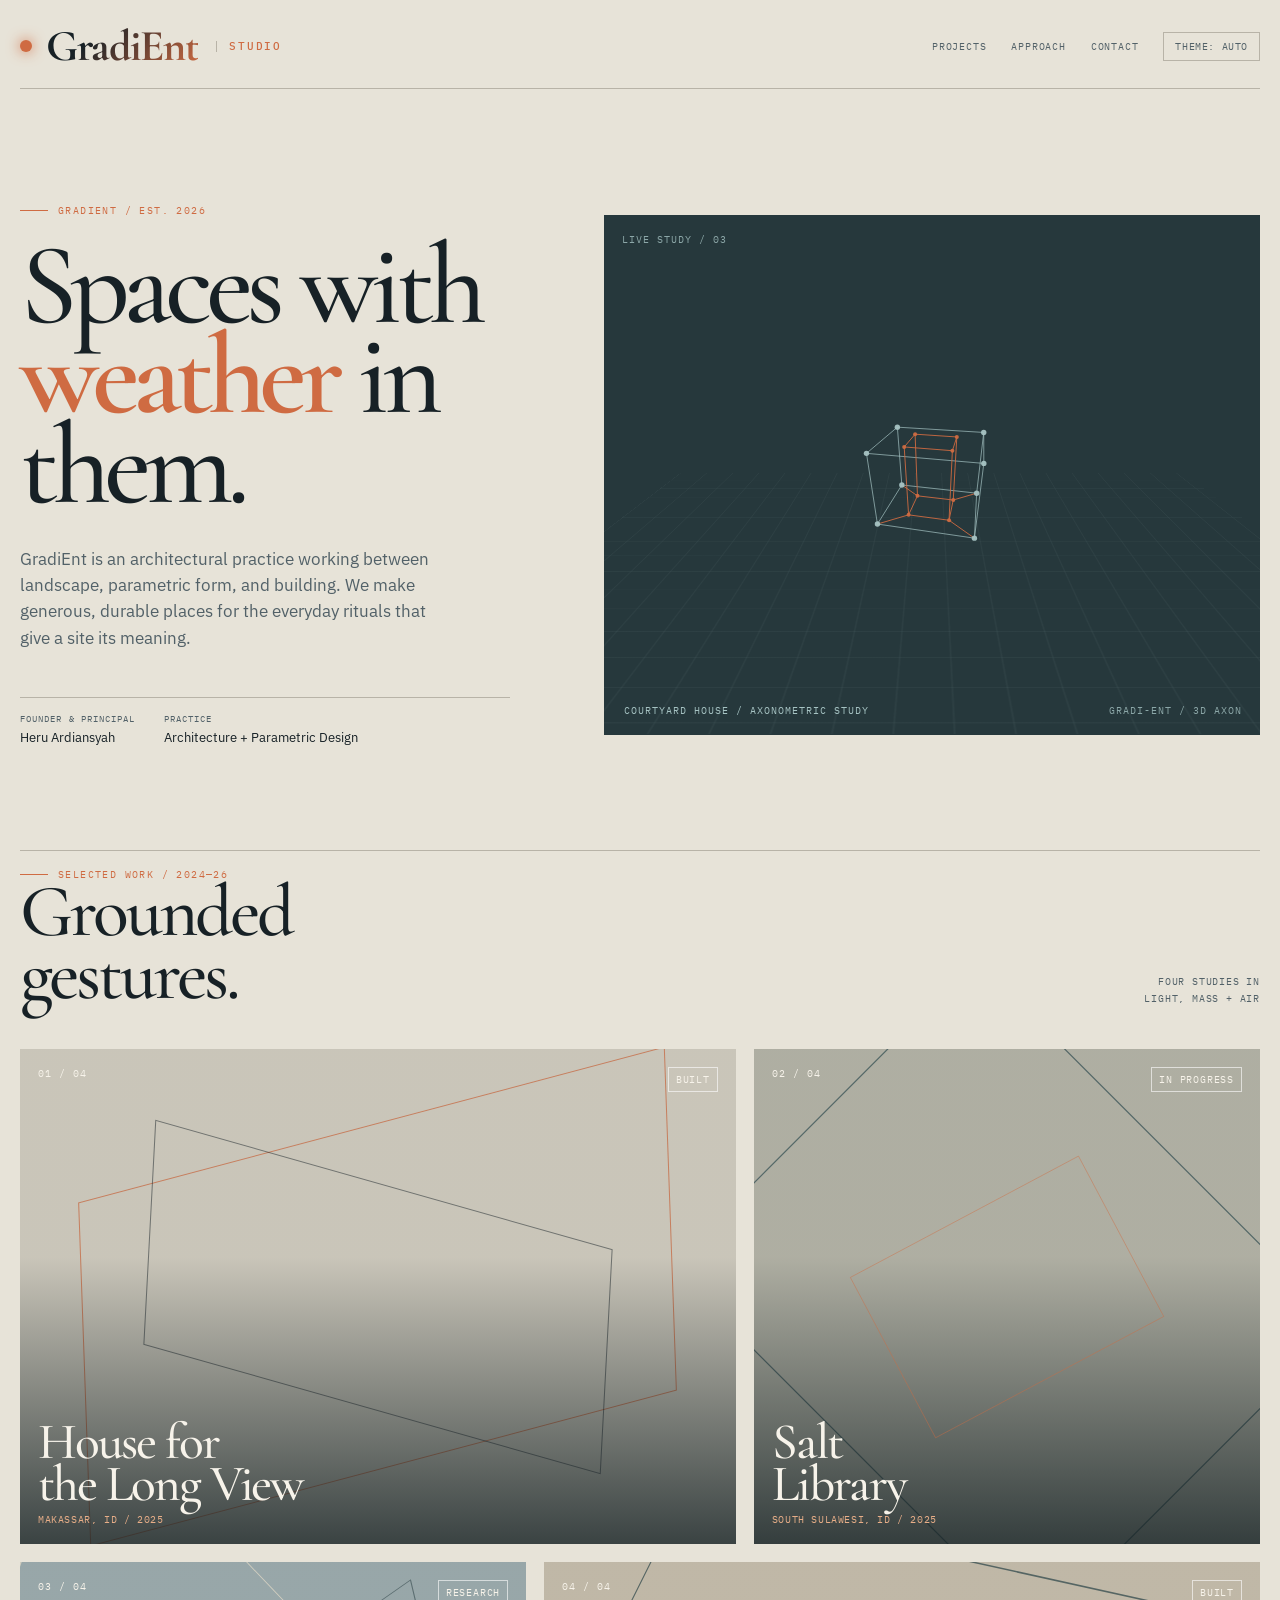
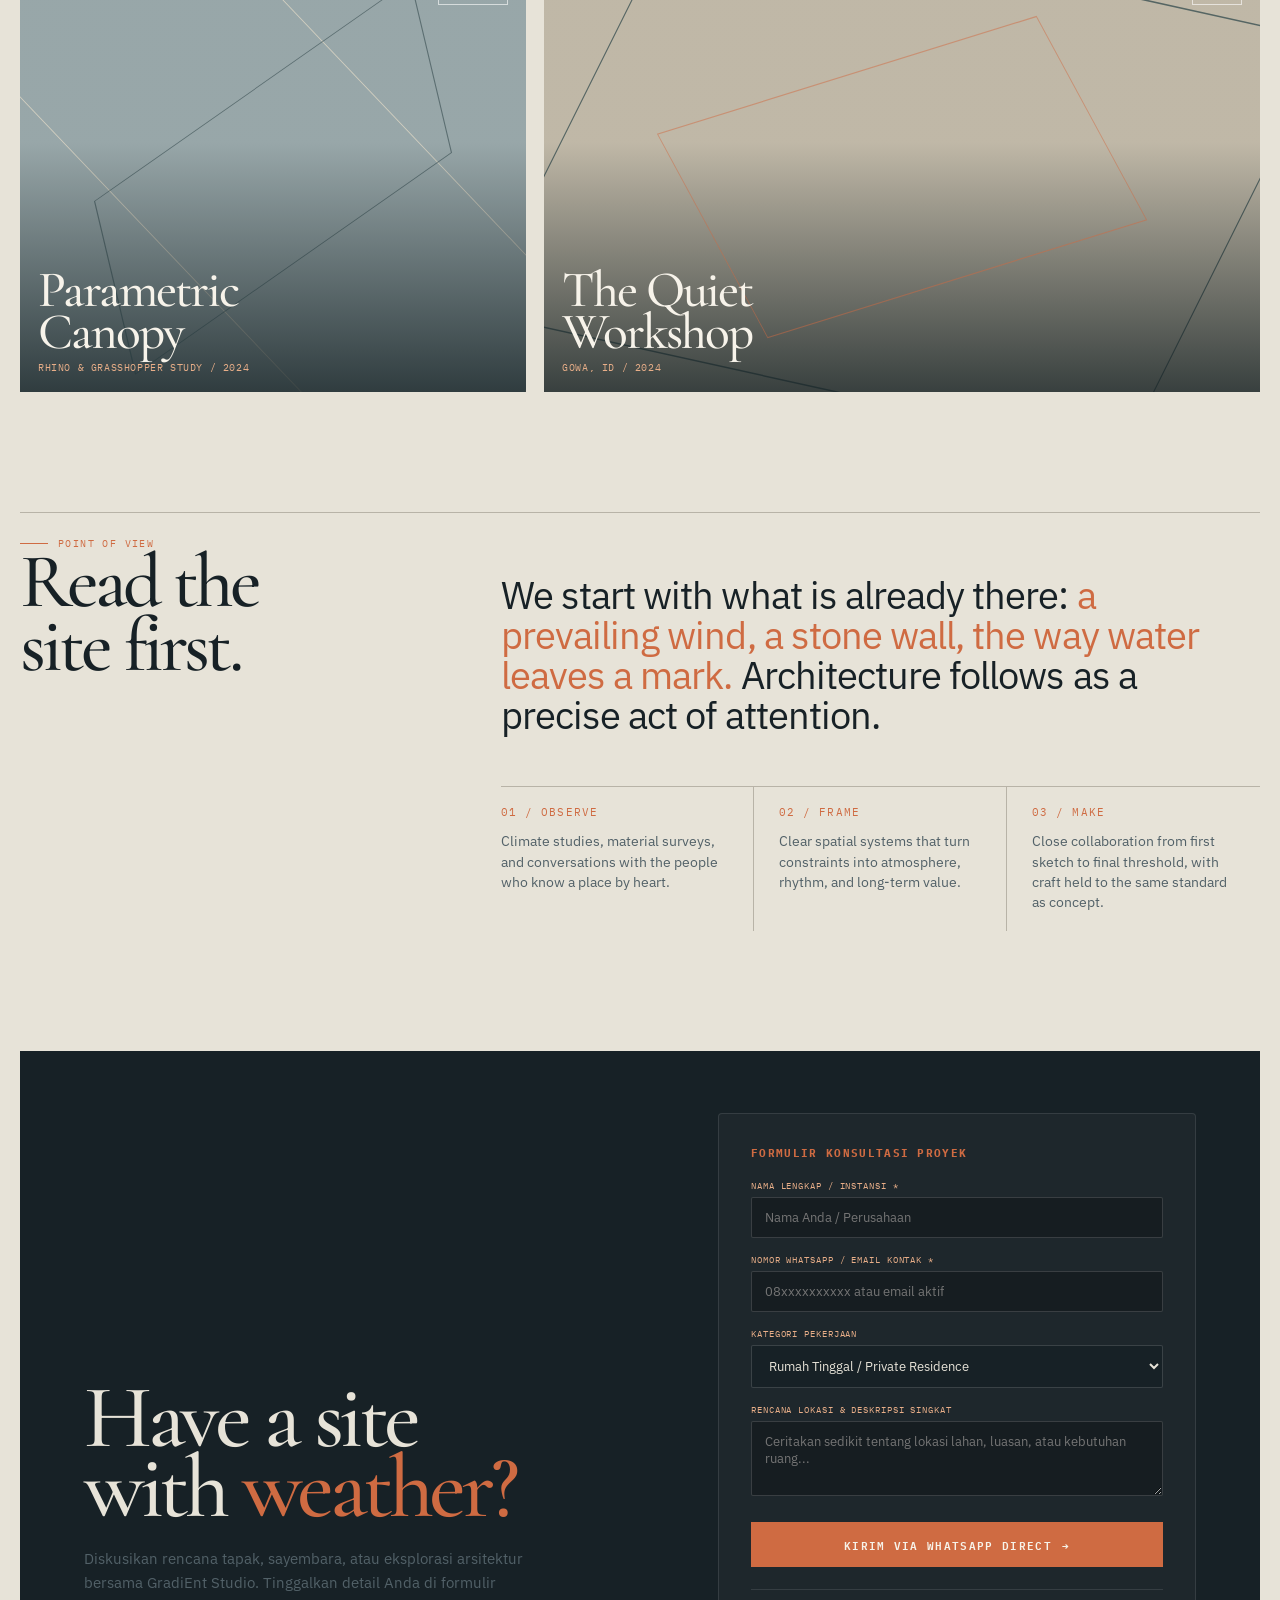
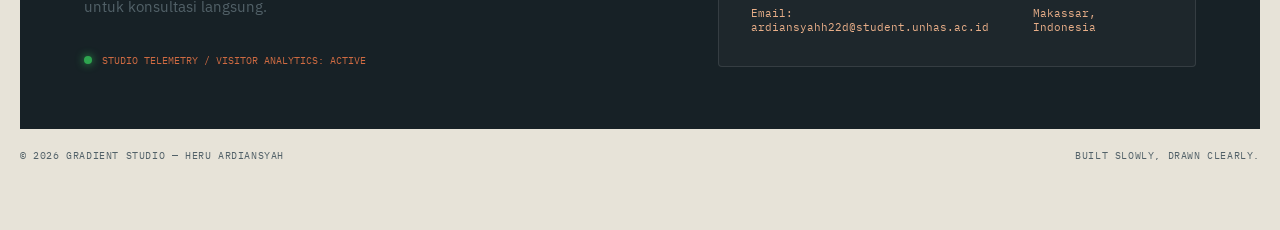
==== index.html @ 63d1019d "feat: configure Google Analytics GA4 with ID G-W4GTB1CP38" ====
<!DOCTYPE html>
<html lang="id">
<head>
  <meta charset="UTF-8">
  <meta name="viewport" content="width=device-width, initial-scale=1.0">
  <title>GradiEnt — Architecture & Spatial Studio</title>
  <meta name="description" content="A tactile architectural portfolio for GradiEnt Studio, where climate, material, and memory shape every line.">
  
  <!-- Open Graph / WhatsApp / Social Preview -->
  <meta property="og:type" content="website">
  <meta property="og:title" content="GradiEnt — Architecture & Spatial Studio">
  <meta property="og:description" content="Tactile Architectural Practice by Heru Ardiansyah. Climate, parametric form, and spatial harmony.">
  <meta property="og:url" content="https://cryptoandforex21th-beep.github.io/gradient-studio/">
  <meta property="og:image" content="https://images.unsplash.com/photo-1600585154340-be6161a56a0c?auto=format&fit=crop&w=1200&q=80">
  
  <!-- Web Analytics: Google Analytics 4 (GA4) -->
  <script async src="https://www.googletagmanager.com/gtag/js?id=G-W4GTB1CP38"></script>
  <script>
    window.dataLayer = window.dataLayer || [];
    function gtag(){dataLayer.push(arguments);}
    gtag('js', new Date());
    gtag('config', 'G-W4GTB1CP38');
  </script>
  <!-- Free Zero-Config Analytics (GoatCounter) -->
  <script data-goatcounter="https://gradient-studio.goatcounter.com/count" async src="//gc.zgo.at/count.js"></script>

  <link rel="preconnect" href="https://fonts.googleapis.com">
  <link rel="preconnect" href="https://fonts.gstatic.com" crossorigin>
  <link href="https://fonts.googleapis.com/css2?family=Cormorant+Garamond:ital,wght@0,500;0,600;0,700;1,600&family=IBM+Plex+Mono:wght@400;500;600&family=IBM+Plex+Sans:wght@400;500;600;700&display=swap" rel="stylesheet">
  <style>
  :root{
    --ink:#172126;--ink-soft:#526168;--paper:#e7e3d8;--paper-deep:#d3cec1;--line:#b8b3a7;
    --accent:#cf6b42;--accent-soft:#e8ae88;--blueprint:#a6c3c3;--canvas:#26383c;--white:#f7f3ea;
    --display:'Cormorant Garamond',Georgia,serif;--body:'IBM Plex Sans',Arial,sans-serif;--mono:'IBM Plex Mono',monospace;
  }
  @media (prefers-color-scheme:dark){:root:not([data-theme="light"]){--ink:#e7e3d8;--ink-soft:#abb5b3;--paper:#172126;--paper-deep:#223035;--line:#46575a;--canvas:#0f1b1e;--white:#f7f3ea;--blueprint:#9bc3c2}}
  :root[data-theme="dark"]{--ink:#e7e3d8;--ink-soft:#abb5b3;--paper:#172126;--paper-deep:#223035;--line:#46575a;--canvas:#0f1b1e;--white:#f7f3ea;--blueprint:#9bc3c2}
  *{box-sizing:border-box}html{scroll-behavior:smooth}body{margin:0;background:var(--paper);color:var(--ink);font-family:var(--body);padding:0 20px 48px;overflow-x:hidden}a{color:inherit;text-decoration:none}button{font:inherit;color:inherit}button:focus-visible,a:focus-visible{outline:2px solid var(--accent);outline-offset:4px}
  .site{max-width:1320px;margin:auto}
  
  /* TOPBAR & LOGO ENHANCEMENT FOR FOCAL POINT */
  .topbar{display:flex;align-items:center;justify-content:space-between;border-bottom:1px solid var(--line);padding:24px 0 20px;gap:22px}
  .mark{font-family:var(--display);font-size:clamp(32px,4vw,44px);font-weight:700;letter-spacing:-0.03em;display:flex;align-items:center;gap:14px;line-height:1;transition:transform .3s ease}
  .mark:hover{transform:scale(1.02)}
  .mark .brand-name{background:linear-gradient(135deg, var(--ink) 30%, var(--accent) 100%);-webkit-background-clip:text;-webkit-text-fill-color:transparent}
  .mark-dot{width:12px;height:12px;background:var(--accent);display:inline-block;border-radius:50%;box-shadow:0 0 14px var(--accent)}
  .mark-sub{font-family:var(--mono);font-size:11px;letter-spacing:.16em;text-transform:uppercase;color:var(--accent);font-weight:500;margin-left:4px;padding-left:12px;border-left:1px solid var(--line)}
  
  .nav{display:flex;gap:25px;font-family:var(--mono);font-size:10px;letter-spacing:.08em;text-transform:uppercase;color:var(--ink-soft);align-items:center}
  .nav a{transition:color .2s}.nav a:hover{color:var(--accent)}.theme-toggle{border:1px solid var(--line);background:transparent;padding:7px 11px;cursor:pointer;font-family:var(--mono);font-size:10px;letter-spacing:.06em;text-transform:uppercase;transition:all .2s}.theme-toggle:hover{border-color:var(--accent);color:var(--accent)}
  
  .hero{display:grid;grid-template-columns:minmax(0,.86fr) minmax(360px,1.14fr);gap:clamp(32px,7vw,110px);align-items:center;padding:clamp(62px,9vw,126px) 0 104px}.eyebrow,.section-kicker{font-family:var(--mono);font-size:10px;letter-spacing:.14em;text-transform:uppercase;color:var(--accent);display:flex;align-items:center;gap:10px}.eyebrow:before,.section-kicker:before{content:'';width:28px;height:1px;background:var(--accent)}h1{font-family:var(--display);font-size:clamp(68px,9vw,142px);font-weight:500;line-height:.78;letter-spacing:-.055em;margin:24px 0 35px;max-width:720px}h1 em{font-weight:600;color:var(--accent);font-style:normal}.hero-copy{font-size:17px;line-height:1.55;color:var(--ink-soft);max-width:425px}.hero-meta{display:flex;gap:28px;margin-top:46px;padding-top:15px;border-top:1px solid var(--line);max-width:490px}.meta-item{display:grid;gap:5px}.meta-label{font-family:var(--mono);font-size:9px;letter-spacing:.12em;text-transform:uppercase;color:var(--ink-soft)}.meta-value{font-size:13px}.blueprint-wrap{position:relative;min-height:520px;background:var(--canvas);overflow:hidden}.blueprint-wrap:before{content:'LIVE STUDY / 03';position:absolute;top:18px;left:18px;color:var(--blueprint);opacity:.8;font:10px var(--mono);letter-spacing:.1em;z-index:1}.blueprint-wrap:after{content:'GRADI-ENT / 3D AXON';position:absolute;bottom:18px;right:18px;color:var(--blueprint);opacity:.8;font:10px var(--mono);letter-spacing:.1em;z-index:1}.grid{position:absolute;inset:0;background-image:linear-gradient(rgba(166,195,195,.08) 1px,transparent 1px),linear-gradient(90deg,rgba(166,195,195,.08) 1px,transparent 1px);background-size:34px 34px;transform:perspective(580px) rotateX(57deg) scale(1.5);transform-origin:center 85%;opacity:.65}canvas{position:relative;width:100%;height:520px;display:block;z-index:2}.blueprint-label{position:absolute;left:20px;bottom:18px;color:var(--blueprint);font:10px var(--mono);letter-spacing:.1em;z-index:3}
  .section-head{display:flex;align-items:end;justify-content:space-between;gap:20px;border-top:1px solid var(--line);padding-top:17px;margin-bottom:42px}.section-head h2{font-family:var(--display);font-weight:500;font-size:clamp(42px,6vw,74px);line-height:.85;letter-spacing:-.04em;margin:0}.section-note{font:10px var(--mono);color:var(--ink-soft);letter-spacing:.08em;text-transform:uppercase;text-align:right;line-height:1.7}.projects{padding-bottom:120px}.project-grid{display:grid;grid-template-columns:repeat(12,1fr);gap:18px}.project{position:relative;min-height:370px;background:var(--paper-deep);overflow:hidden;display:flex;flex-direction:column;justify-content:space-between;padding:18px;transition:transform .35s ease}.project:hover{transform:translateY(-7px)}.project:nth-child(1){grid-column:span 7;min-height:495px}.project:nth-child(2){grid-column:span 5}.project:nth-child(3){grid-column:span 5}.project:nth-child(4){grid-column:span 7;min-height:430px}.project-art{position:absolute;inset:0;overflow:hidden}.project-art:before,.project-art:after{content:'';position:absolute;inset:15% 9%;border:1px solid var(--accent);transform:skewY(-13deg) rotate(-2deg);opacity:.75}.project-art:after{inset:27% 18%;border-color:var(--ink);transform:skewY(13deg) rotate(3deg);opacity:.5}.art-2{background:#b7b6a9}.art-2:before{border-color:#3a5558;transform:rotate(45deg) scale(1.25)}.art-2:after{border-color:#cf6b42;transform:rotate(-28deg) scale(.8)}.art-3{background:#9faeb0}.art-3:before{border-color:#f1e6d0;transform:skewY(38deg) rotate(15deg) scale(1.2)}.art-3:after{border-color:#20363a;transform:skewY(-26deg) rotate(-12deg)}.art-4{background:#c9c0ae}.art-4:before{border-color:#344c4f;transform:skewY(-22deg) rotate(32deg) scale(1.3)}.art-4:after{border-color:#cf6b42;transform:skewY(20deg) rotate(-34deg)}.project-shade{position:absolute;inset:0;background:linear-gradient(180deg,rgba(20,32,35,.05) 42%,rgba(20,32,35,.8) 100%)}.project-top,.project-bottom{position:relative;z-index:2;display:flex;justify-content:space-between;gap:18px;align-items:start}.project-index{font:10px var(--mono);color:var(--white);letter-spacing:.1em}.project-tag{font:10px var(--mono);color:var(--white);border:1px solid rgba(255,255,255,.6);padding:5px 7px;letter-spacing:.08em;text-transform:uppercase}.project-title{font-family:var(--display);font-size:clamp(34px,4vw,56px);line-height:.82;color:var(--white);font-weight:500;letter-spacing:-.04em}.project-location{font:10px var(--mono);color:var(--accent-soft);margin-top:8px;letter-spacing:.06em;text-transform:uppercase}
  .manifesto{display:grid;grid-template-columns:.65fr 1.35fr;gap:clamp(30px,9vw,160px);padding:24px 0 120px;border-top:1px solid var(--line)}.manifesto h2{font-family:var(--display);font-weight:500;font-size:clamp(45px,6vw,80px);line-height:.84;letter-spacing:-.05em;margin:0}.manifesto-copy{font-size:clamp(22px,3vw,38px);line-height:1.05;letter-spacing:-.025em;max-width:790px}.manifesto-copy span{color:var(--accent)}.services{display:grid;grid-template-columns:repeat(3,1fr);gap:0;margin-top:52px;border-top:1px solid var(--line)}.service{padding:18px 25px 18px 0;border-right:1px solid var(--line)}.service:not(:first-child){padding-left:25px}.service:last-child{border-right:0}.service h3{font:11px var(--mono);letter-spacing:.1em;text-transform:uppercase;margin:0 0 12px;color:var(--accent)}.service p{font-size:14px;line-height:1.45;color:var(--ink-soft);max-width:250px;margin:0}
  .contact{background:var(--ink);color:var(--paper);padding:62px clamp(24px,5vw,70px);display:grid;grid-template-columns:1.1fr .9fr;gap:50px;align-items:end}.contact h2{font-family:var(--display);font-size:clamp(52px,7vw,100px);font-weight:500;line-height:.78;letter-spacing:-.05em;margin:0}.contact h2 em{color:var(--accent);font-style:normal}.contact-info{display:grid;gap:23px}.contact-line{border-top:1px solid rgba(231,227,216,.3);padding-top:10px;display:flex;justify-content:space-between;gap:20px;font-size:13px}.contact-line span:first-child{font:10px var(--mono);color:var(--accent-soft);text-transform:uppercase;letter-spacing:.1em}.contact-line a:hover{color:var(--accent-soft)}footer{padding:20px 0;display:flex;justify-content:space-between;color:var(--ink-soft);font:10px var(--mono);letter-spacing:.06em;text-transform:uppercase}
  @media(max-width:760px){body{padding-inline:16px}.topbar{align-items:flex-start;flex-direction:column;gap:14px}.nav{gap:12px;flex-wrap:wrap;justify-content:flex-start;width:100%}.hero{grid-template-columns:1fr;padding-top:40px}.blueprint-wrap,canvas{min-height:390px;height:390px}.hero{padding-bottom:75px}.project-grid{grid-template-columns:1fr}.project,.project:nth-child(1),.project:nth-child(2),.project:nth-child(3),.project:nth-child(4){grid-column:auto;min-height:355px}.manifesto{grid-template-columns:1fr;gap:35px;padding-bottom:80px}.services{grid-template-columns:1fr}.service,.service:not(:first-child){padding:18px 0;border-right:0;border-bottom:1px solid var(--line)}.service:last-child{border-bottom:0}.contact{grid-template-columns:1fr;padding:45px 22px;gap:55px}.contact-line{flex-direction:column;gap:7px}footer{gap:12px;flex-wrap:wrap}}
  @media(prefers-reduced-motion:reduce){html{scroll-behavior:auto}.project{transition:none}}
  </style>
</head>
<body>

<div class="site">
  <header class="topbar">
    <a class="mark" href="#top">
      <i class="mark-dot"></i>
      <span class="brand-name">GradiEnt</span>
      <span class="mark-sub">Studio</span>
    </a>
    <nav class="nav" aria-label="Primary navigation">
      <a href="#projects">Projects</a>
      <a href="#approach">Approach</a>
      <a href="#contact">Contact</a>
      <button class="theme-toggle" id="themeToggle" type="button">Theme: auto</button>
    </nav>
  </header>

  <main id="top">
    <section class="hero">
      <div>
        <div class="eyebrow">GradiEnt / Est. 2026</div>
        <h1>Spaces with<br><em>weather</em> in them.</h1>
        <p class="hero-copy">GradiEnt is an architectural practice working between landscape, parametric form, and building. We make generous, durable places for the everyday rituals that give a site its meaning.</p>
        <div class="hero-meta">
          <div class="meta-item"><span class="meta-label">Founder & Principal</span><span class="meta-value">Heru Ardiansyah</span></div>
          <div class="meta-item"><span class="meta-label">Practice</span><span class="meta-value">Architecture + Parametric Design</span></div>
        </div>
      </div>
      <div class="blueprint-wrap" aria-label="Interactive wireframe study of a courtyard building">
        <div class="grid"></div>
        <canvas id="modelCanvas"></canvas>
        <span class="blueprint-label">COURTYARD HOUSE / AXONOMETRIC STUDY</span>
      </div>
    </section>

    <section class="projects" id="projects">
      <div class="section-head">
        <div>
          <div class="section-kicker">Selected work / 2024—26</div>
          <h2>Grounded<br>gestures.</h2>
        </div>
        <div class="section-note">Four studies in<br>light, mass + air</div>
      </div>
      <div class="project-grid">
        <a class="project" href="#contact">
          <div class="project-art art-1"><div class="project-shade"></div></div>
          <div class="project-top"><span class="project-index">01 / 04</span><span class="project-tag">Built</span></div>
          <div class="project-bottom"><div><div class="project-title">House for<br>the Long View</div><div class="project-location">Makassar, ID / 2025</div></div></div>
        </a>
        <a class="project" href="#contact">
          <div class="project-art art-2"><div class="project-shade"></div></div>
          <div class="project-top"><span class="project-index">02 / 04</span><span class="project-tag">In progress</span></div>
          <div class="project-bottom"><div><div class="project-title">Salt<br>Library</div><div class="project-location">South Sulawesi, ID / 2025</div></div></div>
        </a>
        <a class="project" href="#contact">
          <div class="project-art art-3"><div class="project-shade"></div></div>
          <div class="project-top"><span class="project-index">03 / 04</span><span class="project-tag">Research</span></div>
          <div class="project-bottom"><div><div class="project-title">Parametric<br>Canopy</div><div class="project-location">Rhino & Grasshopper Study / 2024</div></div></div>
        </a>
        <a class="project" href="#contact">
          <div class="project-art art-4"><div class="project-shade"></div></div>
          <div class="project-top"><span class="project-index">04 / 04</span><span class="project-tag">Built</span></div>
          <div class="project-bottom"><div><div class="project-title">The Quiet<br>Workshop</div><div class="project-location">Gowa, ID / 2024</div></div></div>
        </a>
      </div>
    </section>

    <section class="manifesto" id="approach">
      <div>
        <div class="section-kicker">Point of view</div>
        <h2>Read the<br>site first.</h2>
      </div>
      <div>
        <p class="manifesto-copy">We start with what is already there: <span>a prevailing wind, a stone wall, the way water leaves a mark.</span> Architecture follows as a precise act of attention.</p>
        <div class="services">
          <div class="service"><h3>01 / Observe</h3><p>Climate studies, material surveys, and conversations with the people who know a place by heart.</p></div>
          <div class="service"><h3>02 / Frame</h3><p>Clear spatial systems that turn constraints into atmosphere, rhythm, and long-term value.</p></div>
          <div class="service"><h3>03 / Make</h3><p>Close collaboration from first sketch to final threshold, with craft held to the same standard as concept.</p></div>
        </div>
      </div>
    </section>

    <section class="contact" id="contact">
      <div>
        <h2>Have a site<br>with <em>weather?</em></h2>
        <p style="font-size:15px;line-height:1.6;color:var(--ink-soft);max-width:440px;margin-top:24px;">
          Diskusikan rencana tapak, sayembara, atau eksplorasi arsitektur bersama GradiEnt Studio. Tinggalkan detail Anda di formulir untuk konsultasi langsung.
        </p>
        <div style="margin-top:35px;font-family:var(--mono);font-size:10px;color:var(--accent);display:flex;align-items:center;gap:10px;">
          <span style="width:8px;height:8px;border-radius:50%;background:#2ea44f;display:inline-block;box-shadow:0 0 8px #2ea44f;"></span>
          STUDIO TELEMETRY / VISITOR ANALYTICS: ACTIVE
        </div>
      </div>

      <div style="background:rgba(255,255,255,0.03);border:1px solid rgba(255,255,255,0.1);padding:32px;border-radius:4px;">
        <h3 style="font-family:var(--mono);font-size:11px;letter-spacing:0.12em;text-transform:uppercase;color:var(--accent);margin:0 0 20px;">Formulir Konsultasi Proyek</h3>
        <form id="inquiryForm" onsubmit="event.preventDefault();sendInquiry();" style="display:grid;gap:16px;">
          <div>
            <label style="display:block;font-family:var(--mono);font-size:9px;letter-spacing:0.1em;text-transform:uppercase;color:var(--accent-soft);margin-bottom:6px;">Nama Lengkap / Instansi *</label>
            <input type="text" id="clientName" required placeholder="Nama Anda / Perusahaan" style="width:100%;padding:11px 13px;background:rgba(0,0,0,0.25);border:1px solid rgba(255,255,255,0.15);color:var(--paper);font-family:var(--body);font-size:13px;border-radius:2px;outline:none;">
          </div>
          <div>
            <label style="display:block;font-family:var(--mono);font-size:9px;letter-spacing:0.1em;text-transform:uppercase;color:var(--accent-soft);margin-bottom:6px;">Nomor WhatsApp / Email Kontak *</label>
            <input type="text" id="clientContact" required placeholder="08xxxxxxxxxx atau email aktif" style="width:100%;padding:11px 13px;background:rgba(0,0,0,0.25);border:1px solid rgba(255,255,255,0.15);color:var(--paper);font-family:var(--body);font-size:13px;border-radius:2px;outline:none;">
          </div>
          <div>
            <label style="display:block;font-family:var(--mono);font-size:9px;letter-spacing:0.1em;text-transform:uppercase;color:var(--accent-soft);margin-bottom:6px;">Kategori Pekerjaan</label>
            <select id="projectType" style="width:100%;padding:11px 13px;background:#172126;border:1px solid rgba(255,255,255,0.15);color:var(--paper);font-family:var(--body);font-size:13px;border-radius:2px;outline:none;">
              <option value="Rumah Tinggal / Private Residence">Rumah Tinggal / Private Residence</option>
              <option value="Bangunan Komersial / Cafe / Hospitality">Bangunan Komersial / Cafe / Hospitality</option>
              <option value="Desain Parametrik & Masterplanning">Desain Parametrik & Masterplanning</option>
              <option value="Renovasi Spasial & Interior">Renovasi Spasial & Interior</option>
              <option value="Kolaborasi Riset / Sayembara">Kolaborasi Riset / Sayembara</option>
            </select>
          </div>
          <div>
            <label style="display:block;font-family:var(--mono);font-size:9px;letter-spacing:0.1em;text-transform:uppercase;color:var(--accent-soft);margin-bottom:6px;">Rencana Lokasi & Deskripsi Singkat</label>
            <textarea id="clientNotes" rows="3" placeholder="Ceritakan sedikit tentang lokasi lahan, luasan, atau kebutuhan ruang..." style="width:100%;padding:11px 13px;background:rgba(0,0,0,0.25);border:1px solid rgba(255,255,255,0.15);color:var(--paper);font-family:var(--body);font-size:13px;border-radius:2px;outline:none;resize:vertical;"></textarea>
          </div>
          <button type="submit" style="background:var(--accent);color:var(--white);border:none;padding:13px 20px;font-family:var(--mono);font-size:11px;letter-spacing:0.12em;text-transform:uppercase;cursor:pointer;font-weight:600;display:flex;align-items:center;justify-content:center;gap:10px;margin-top:6px;transition:opacity 0.2s;">
            <span>Kirim via WhatsApp Direct</span>
            <span>→</span>
          </button>
        </form>
        <div style="margin-top:22px;padding-top:16px;border-top:1px solid rgba(255,255,255,0.1);display:flex;justify-content:space-between;font-size:11px;color:var(--accent-soft);font-family:var(--mono);">
          <span>Email: ardiansyahh22d@student.unhas.ac.id</span>
          <span>Makassar, Indonesia</span>
        </div>
      </div>
    </section>
  </main>

  <footer>
    <span>© 2026 GradiEnt Studio — Heru Ardiansyah</span>
    <span>Built slowly, drawn clearly.</span>
  </footer>
</div>

<script>
const canvas=document.getElementById('modelCanvas'),ctx=canvas.getContext('2d'),wrap=canvas.parentElement;
let w=0,h=0,rx=-.22,ry=.52,targetX=.52,targetY=-.22,raf;
const points=[[-1,-.75,-.8],[1,-.75,-.8],[1,-.75,.8],[-1,-.75,.8],[-1,.85,-.8],[1,.85,-.8],[1,.85,.8],[-1,.85,.8],[-.45,.85,-.38],[.45,.85,-.38],[.45,.85,.38],[-.45,.85,.38],[-.45,-.75,-.38],[.45,-.75,-.38],[.45,-.75,.38],[-.45,-.75,.38]];
const edges=[[0,1],[1,2],[2,3],[3,0],[4,5],[5,6],[6,7],[7,4],[0,4],[1,5],[2,6],[3,7],[8,9],[9,10],[10,11],[11,8],[12,13],[13,14],[14,15],[15,12],[8,12],[9,13],[10,14],[11,15],[4,8],[5,9],[6,10],[7,11]];
function resize(){const d=devicePixelRatio||1;w=wrap.clientWidth;h=canvas.clientHeight;canvas.width=w*d;canvas.height=h*d;ctx.setTransform(d,0,0,d,0,0)}
function project(p){let [x,y,z]=p,cy=Math.cos(ry),sy=Math.sin(ry),cx=Math.cos(rx),sx=Math.sin(rx);let x1=x*cy-z*sy,z1=x*sy+z*cy,y1=y*cx-z1*sx,z2=y*sx+z1*cx;let scale=220/(z2+4.7);return [w/2+x1*scale,h/2+y1*scale]}
function draw(){rx+=(targetX-rx)*.035;ry+=(targetY-ry)*.035;ctx.clearRect(0,0,w,h);const accent=getComputedStyle(document.documentElement).getPropertyValue('--accent').trim(),blue=getComputedStyle(document.documentElement).getPropertyValue('--blueprint').trim();ctx.lineWidth=1;edges.forEach((e,i)=>{const a=project(points[e[0]]),b=project(points[e[1]]);ctx.beginPath();ctx.moveTo(...a);ctx.lineTo(...b);ctx.strokeStyle=i>11?accent:blue;ctx.globalAlpha=i>11?.9:.7;ctx.stroke()});points.forEach((p,i)=>{const q=project(p);ctx.beginPath();ctx.arc(q[0],q[1],i>7?2:2.7,0,Math.PI*2);ctx.fillStyle=i>7?accent:blue;ctx.globalAlpha=.95;ctx.fill()});ctx.globalAlpha=1;raf=requestAnimationFrame(draw)}
canvas.addEventListener('pointermove',e=>{const r=canvas.getBoundingClientRect();targetY=(e.clientX-r.left)/r.width*1.5-.75;targetX=(e.clientY-r.top)/r.height*.8-.4});canvas.addEventListener('pointerleave',()=>{targetX=-.22;targetY=.52});window.addEventListener('resize',resize);resize();draw();
const root=document.documentElement,toggle=document.getElementById('themeToggle');let theme='auto';try{theme=localStorage.getItem('gradient-theme')||'auto'}catch(e){}function applyTheme(){if(theme==='auto')root.removeAttribute('data-theme');else root.dataset.theme=theme;toggle.textContent='Theme: '+theme}toggle.addEventListener('click',()=>{theme=theme==='auto'?'dark':theme==='dark'?'light':'auto';try{localStorage.setItem('gradient-theme',theme)}catch(e){}applyTheme()});applyTheme();

function sendInquiry(){
  const name = document.getElementById('clientName').value.trim();
  const contact = document.getElementById('clientContact').value.trim();
  const type = document.getElementById('projectType').value;
  const notes = document.getElementById('clientNotes').value.trim();

  const msg = `Halo GradiEnt Studio!\nSaya *${name}* (${contact}) ingin konsultasi arsitektur:\n• Kategori: *${type}*\n• Lokasi & Detail: ${notes || '-'}\n\nMohon informasi waktu luang untuk sesi konsultasi awal. Terima kasih!`;

  // Send GA4 Event if configured
  if(typeof gtag==='function'){
    gtag('event','generate_lead',{'event_category':'inquiry','event_label':type,'value':1});
  }

  // Open WhatsApp with pre-filled lead details
  window.open(`https://wa.me/6281234567890?text=${encodeURIComponent(msg)}`,'_blank');
}
</script>

</body>
</html>
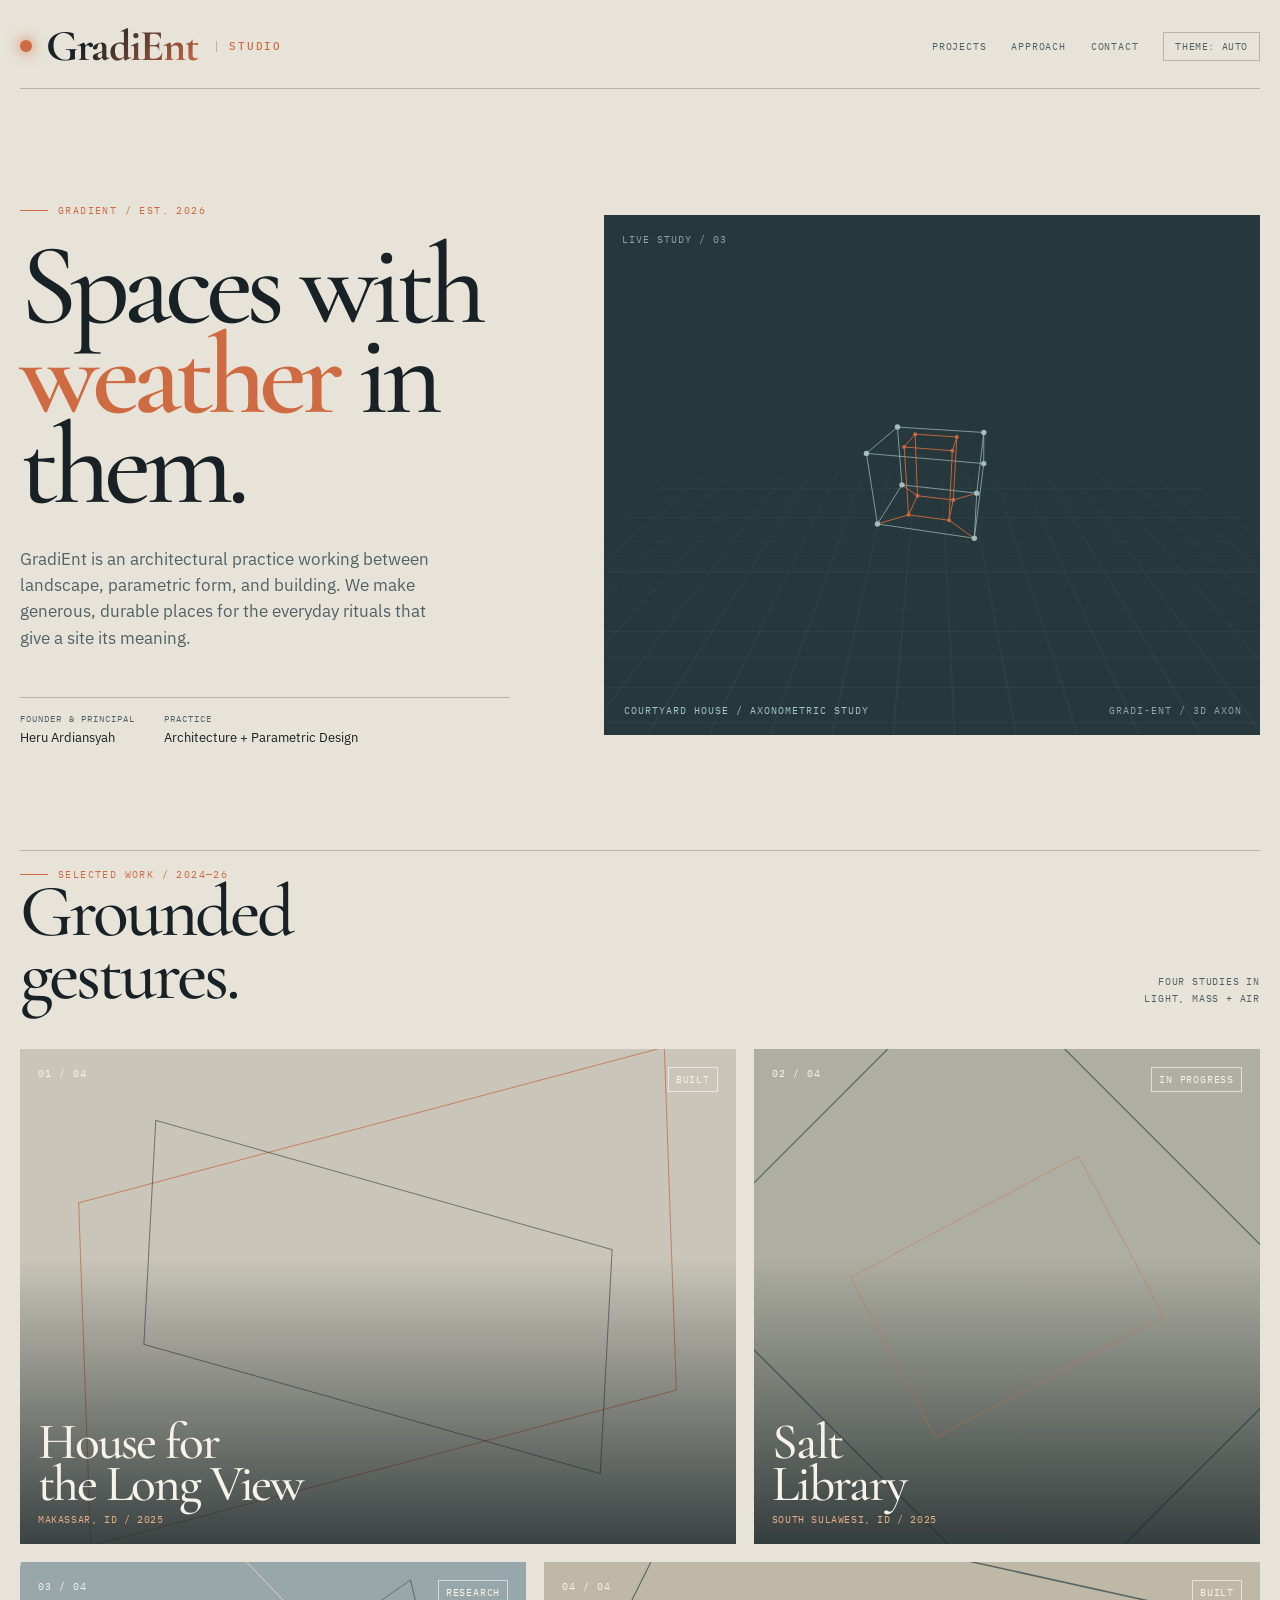
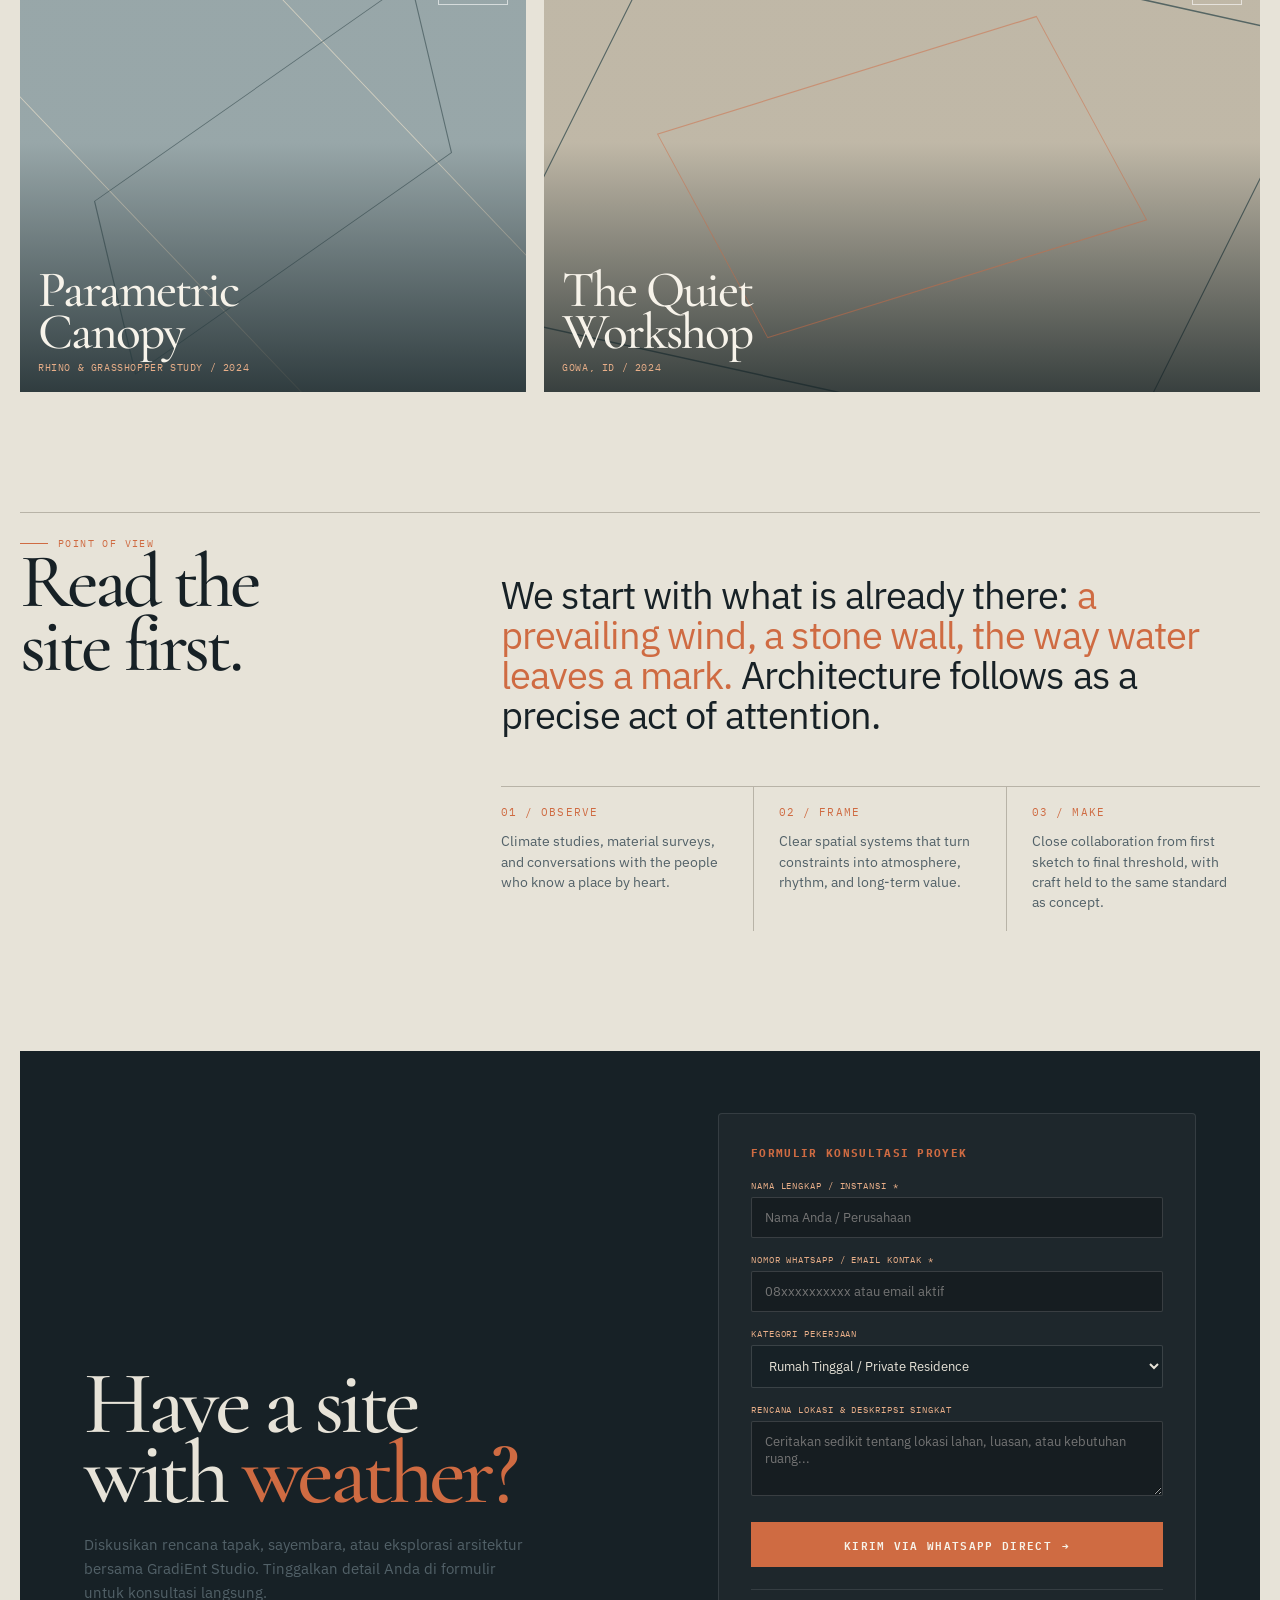
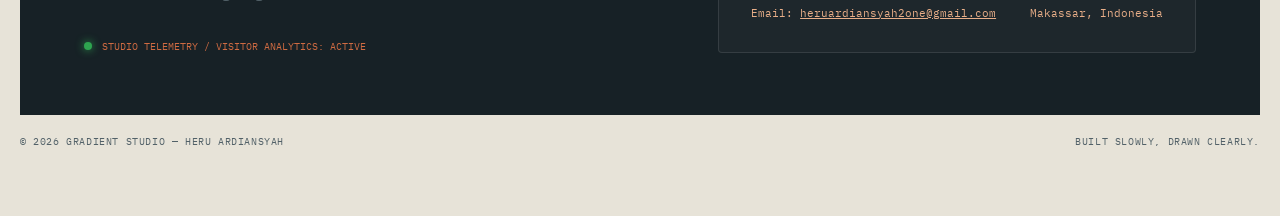
==== commit 2b879578: "fix: update consultation contact email to heruardiansyah2one@gmail.com" ====
--- a/index.html
+++ b/index.html
@@ -182,7 +182,7 @@
           </button>
         </form>
         <div style="margin-top:22px;padding-top:16px;border-top:1px solid rgba(255,255,255,0.1);display:flex;justify-content:space-between;font-size:11px;color:var(--accent-soft);font-family:var(--mono);">
-          <span>Email: ardiansyahh22d@student.unhas.ac.id</span>
+          <span>Email: <a href="mailto:heruardiansyah2one@gmail.com" style="color:inherit;text-decoration:underline;">heruardiansyah2one@gmail.com</a></span>
           <span>Makassar, Indonesia</span>
         </div>
       </div>
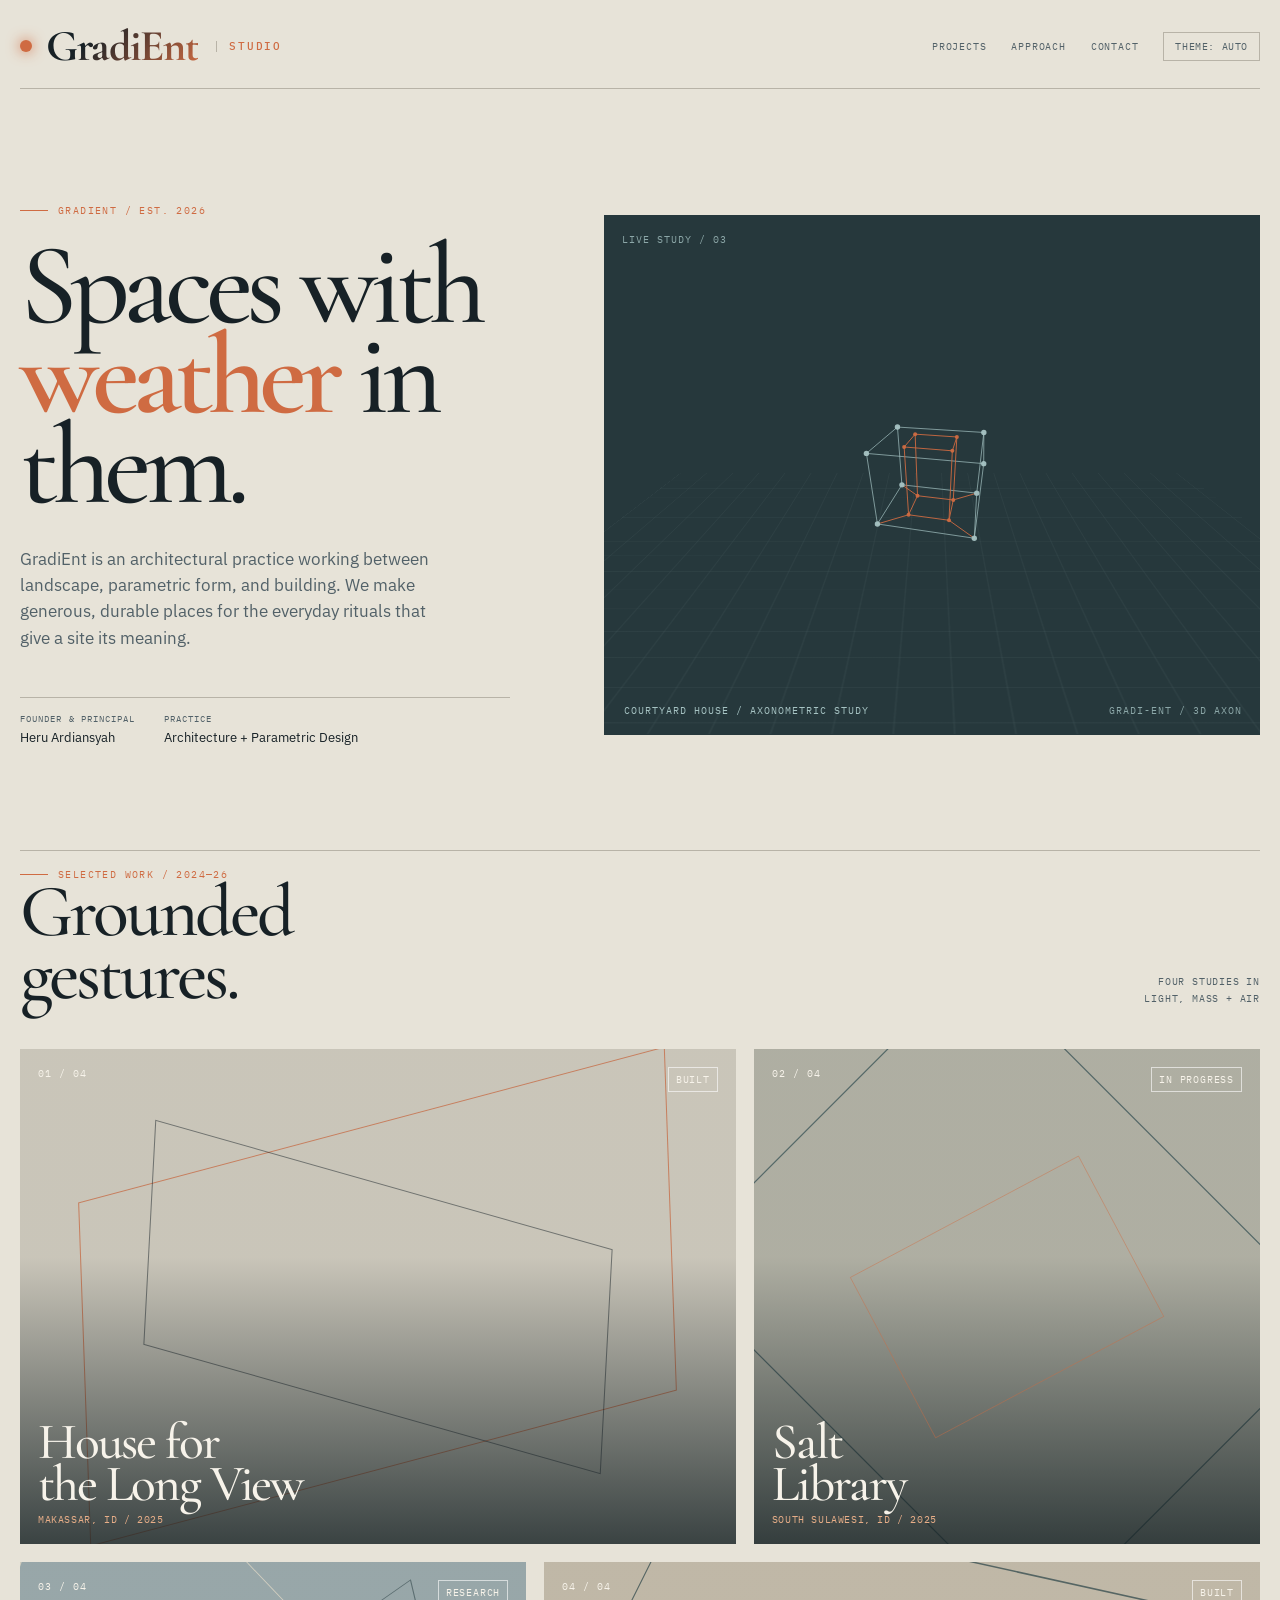
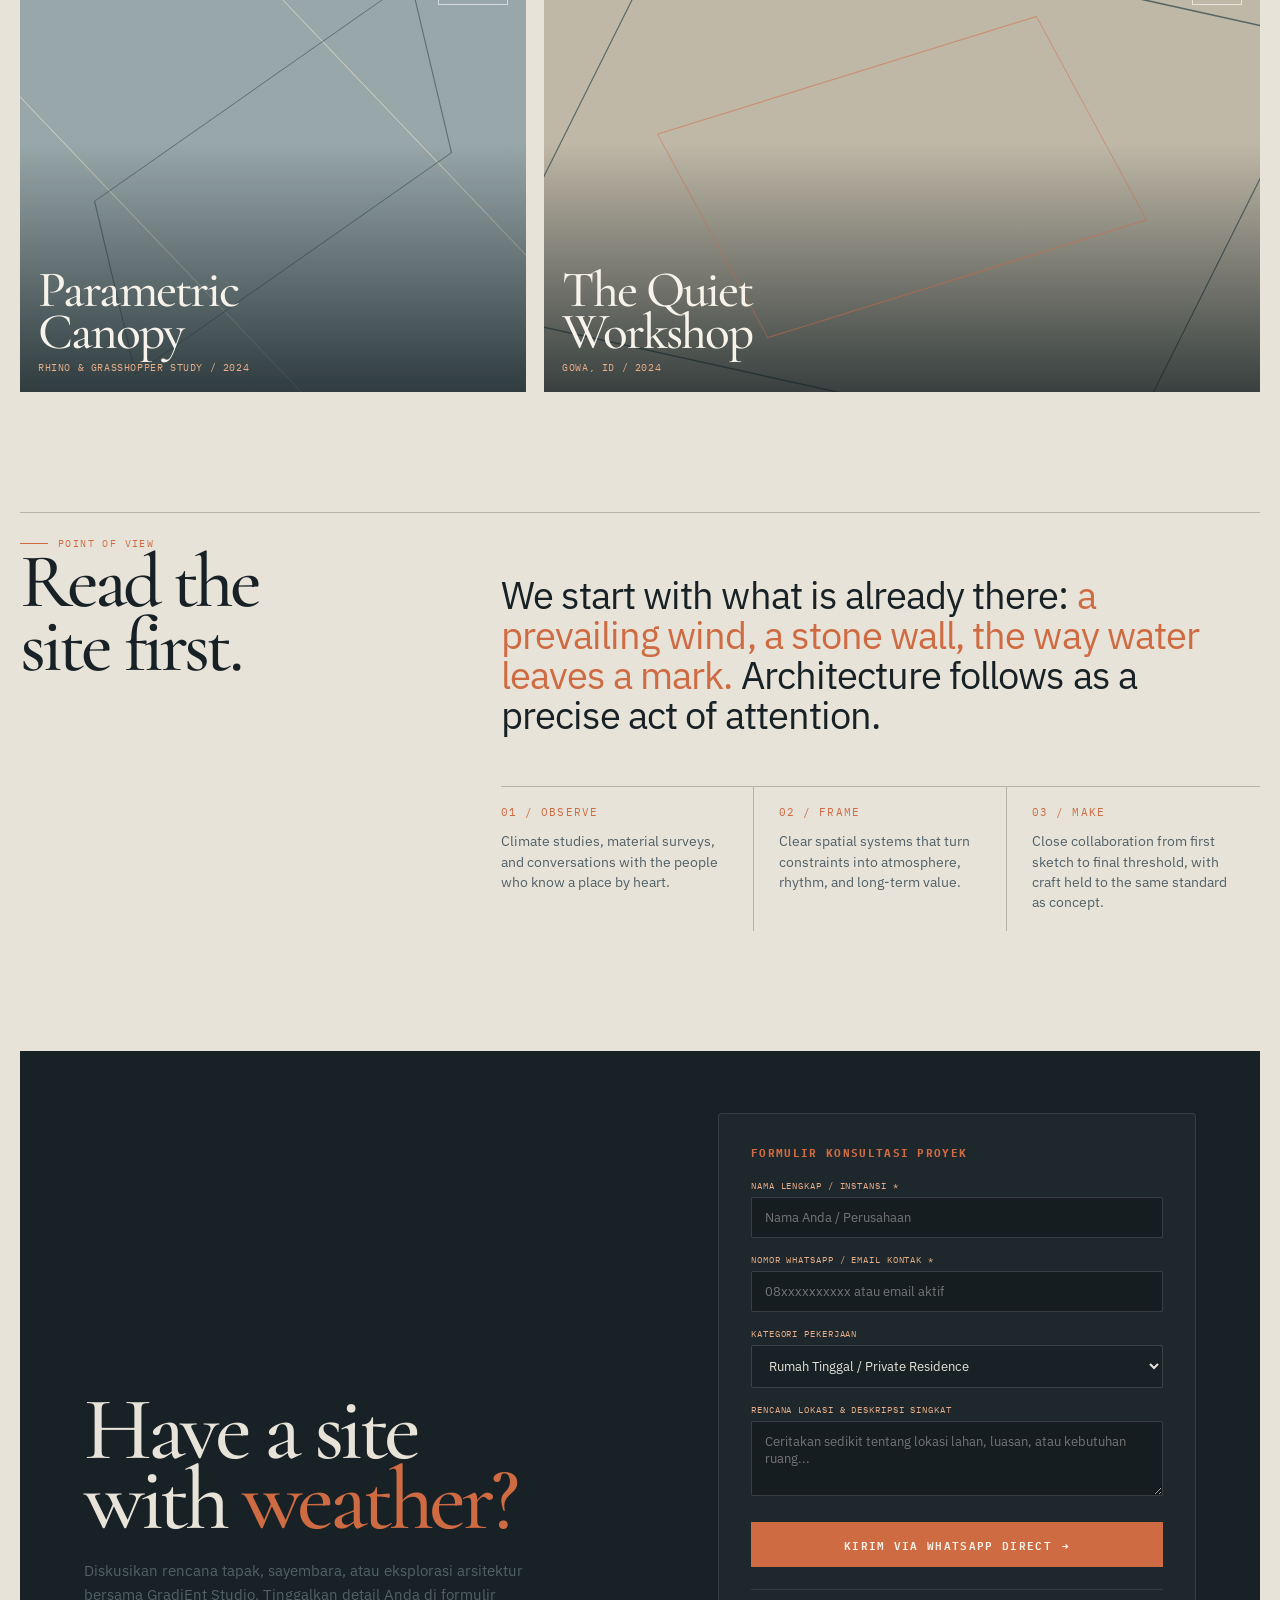
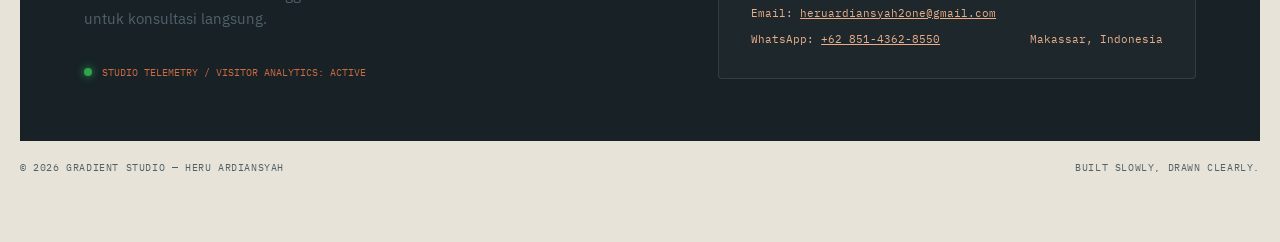
==== commit 77add4e0: "feat: update WhatsApp number to +6285143628550 and enhance contact display" ====
--- a/index.html
+++ b/index.html
@@ -181,8 +181,9 @@
             <span>→</span>
           </button>
         </form>
-        <div style="margin-top:22px;padding-top:16px;border-top:1px solid rgba(255,255,255,0.1);display:flex;justify-content:space-between;font-size:11px;color:var(--accent-soft);font-family:var(--mono);">
+        <div style="margin-top:22px;padding-top:16px;border-top:1px solid rgba(255,255,255,0.1);display:flex;justify-content:space-between;flex-wrap:wrap;gap:12px;font-size:11px;color:var(--accent-soft);font-family:var(--mono);">
           <span>Email: <a href="mailto:heruardiansyah2one@gmail.com" style="color:inherit;text-decoration:underline;">heruardiansyah2one@gmail.com</a></span>
+          <span>WhatsApp: <a href="https://wa.me/6285143628550" target="_blank" style="color:inherit;text-decoration:underline;">+62 851-4362-8550</a></span>
           <span>Makassar, Indonesia</span>
         </div>
       </div>
@@ -220,7 +221,7 @@
   }
 
   // Open WhatsApp with pre-filled lead details
-  window.open(`https://wa.me/6281234567890?text=${encodeURIComponent(msg)}`,'_blank');
+  window.open(`https://wa.me/6285143628550?text=${encodeURIComponent(msg)}`,'_blank');
 }
 </script>
 
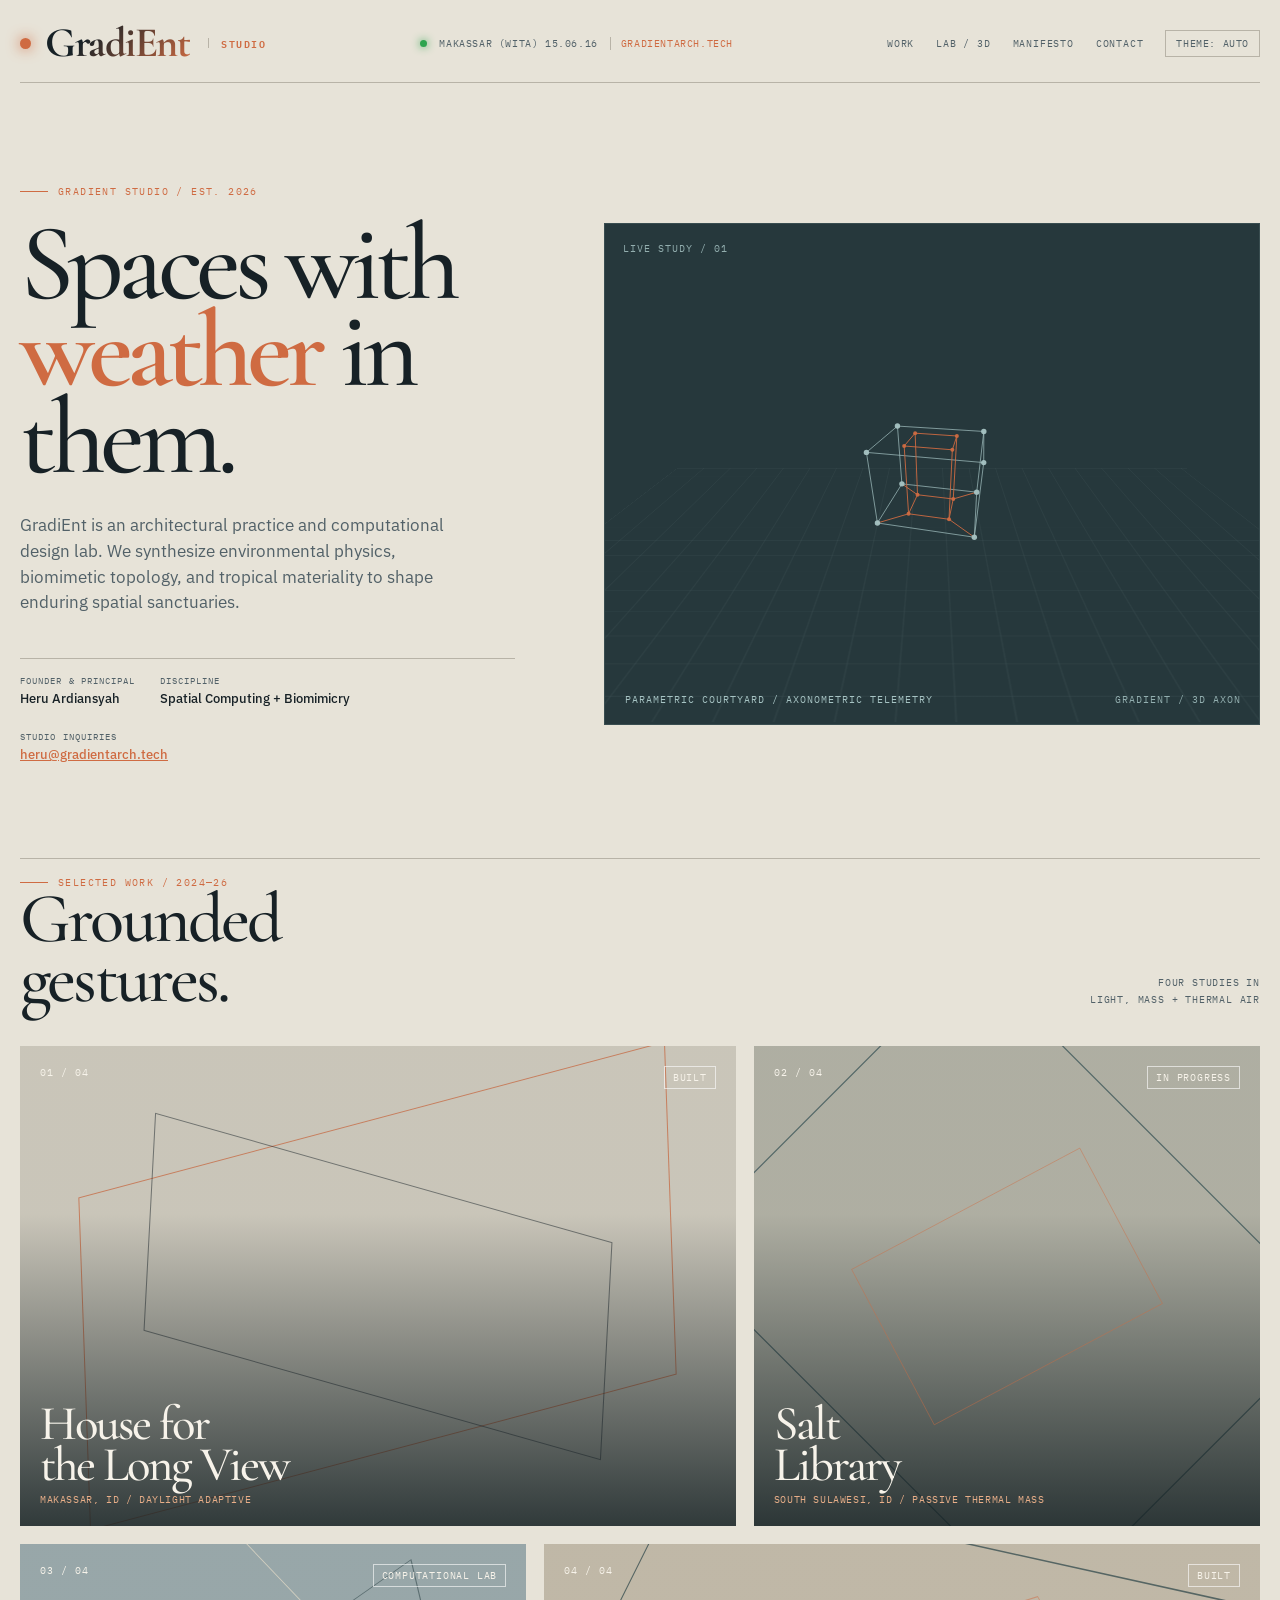
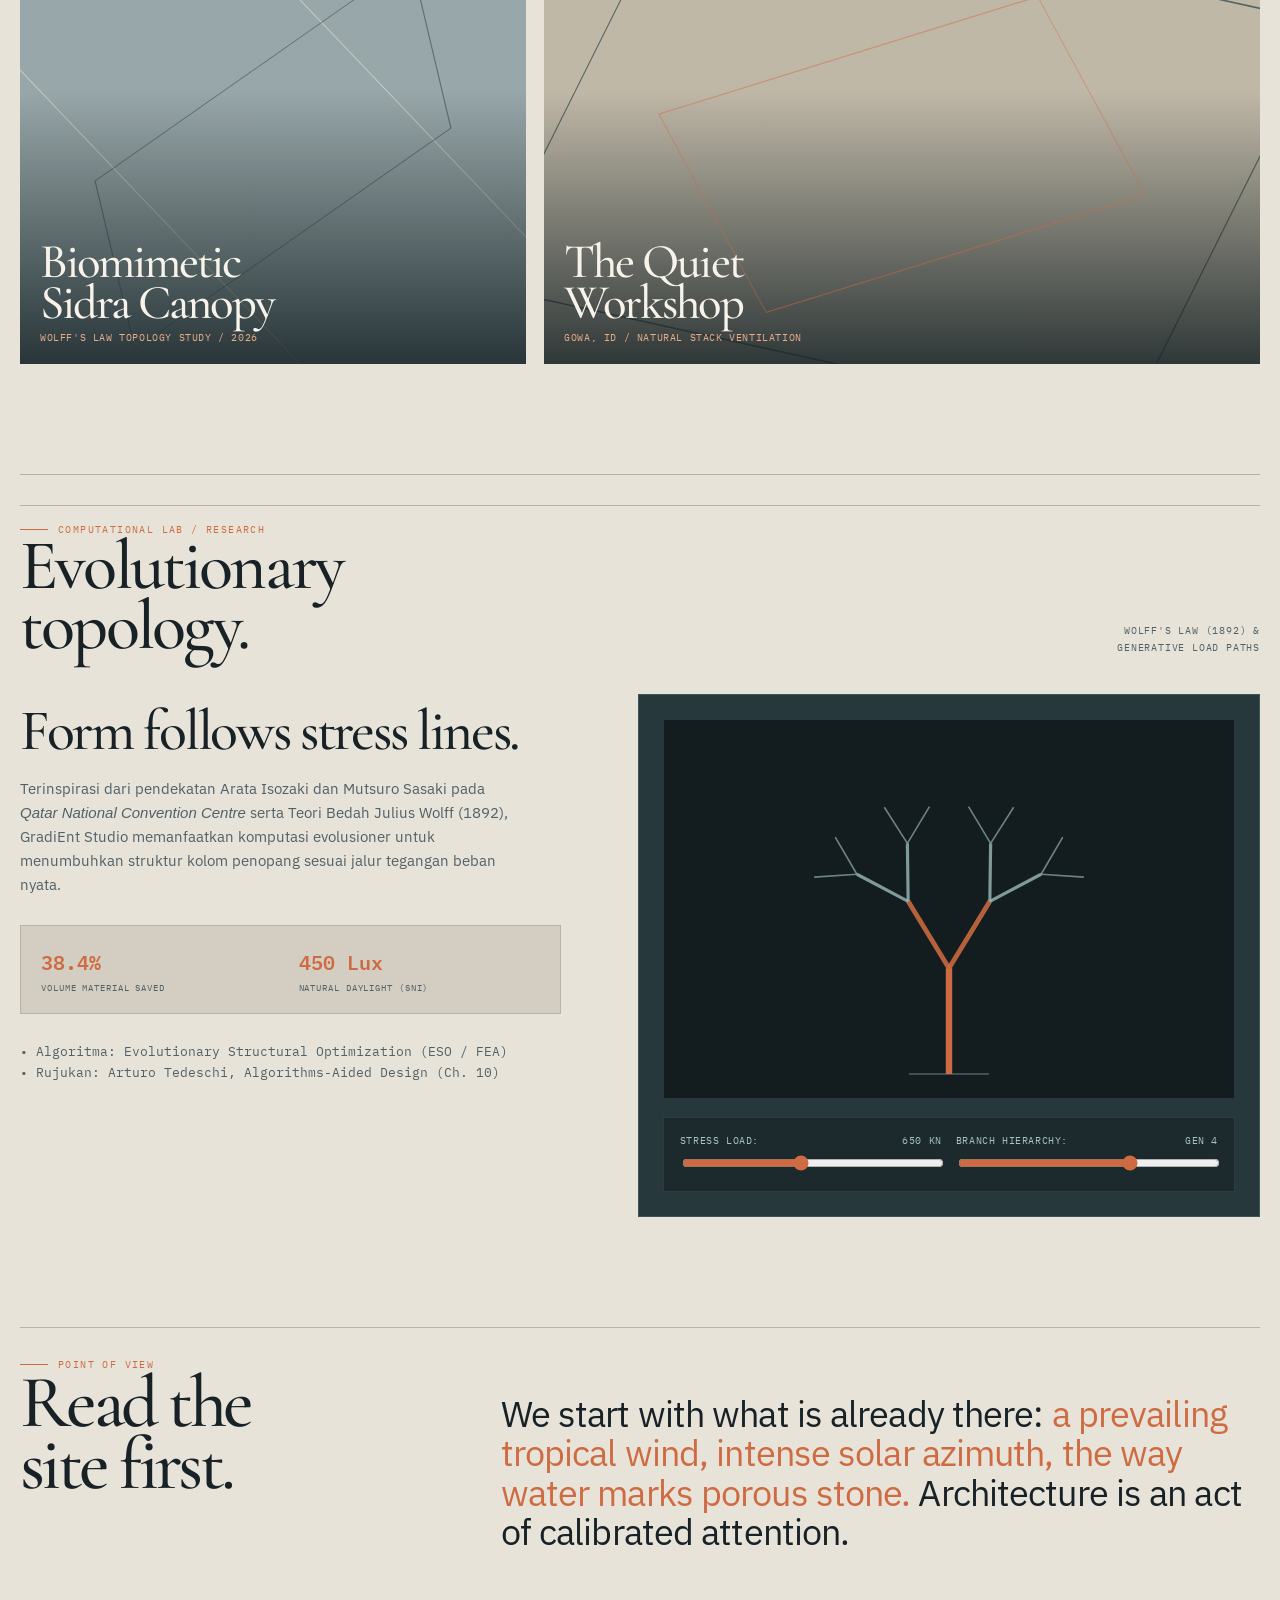
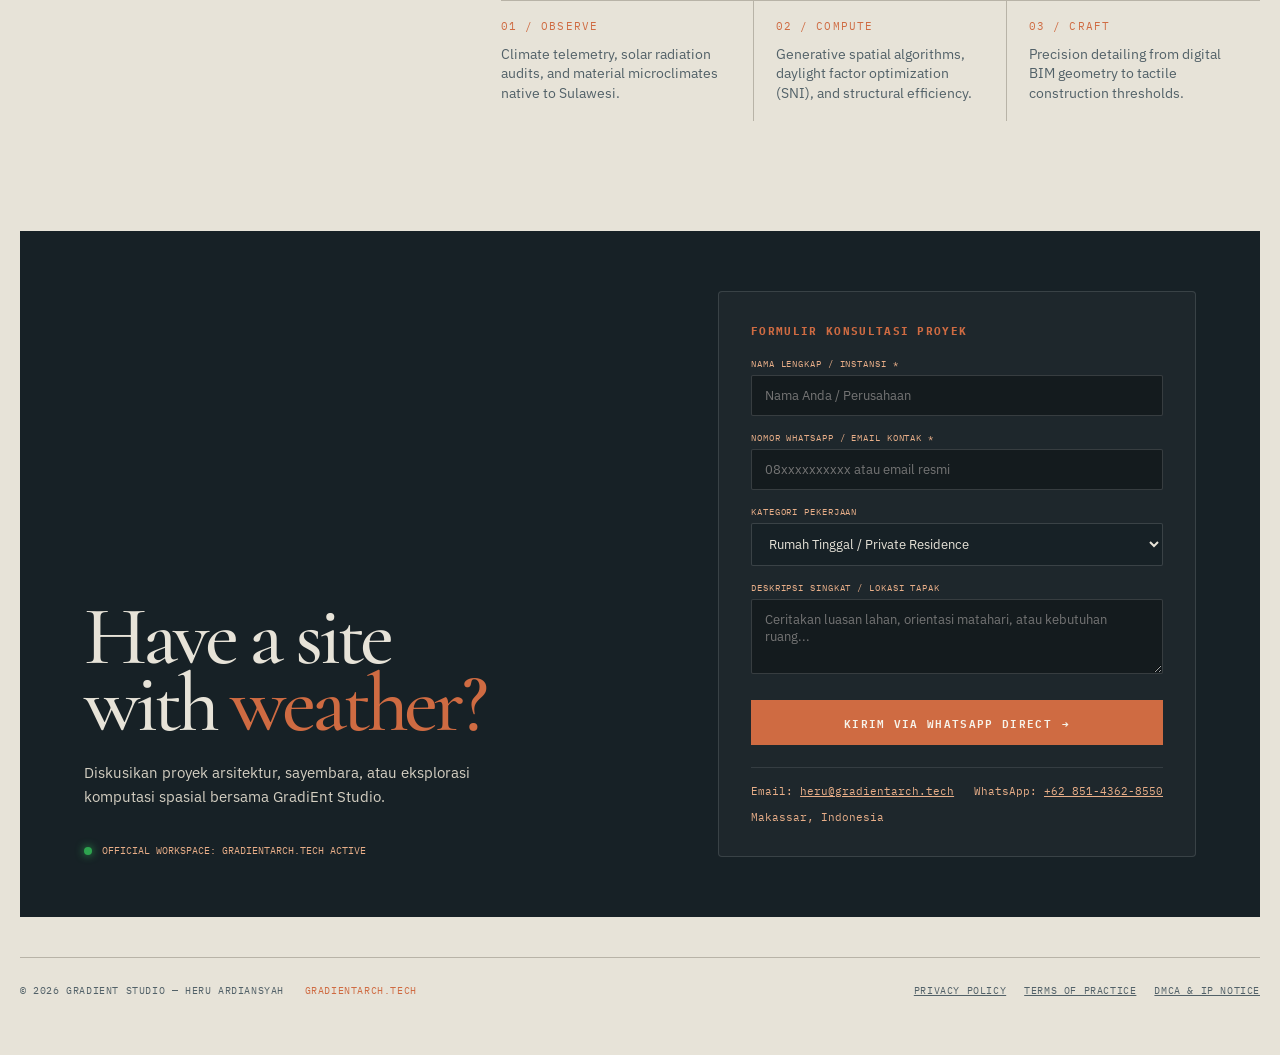
==== commit 7c1a027a: "feat: upgrade GradiEnt Studio with computational biomimicry lab, telemetry, and SaaS legal shield" ====
--- a/index.html
+++ b/index.html
@@ -4,14 +4,18 @@
   <meta charset="UTF-8">
   <meta name="viewport" content="width=device-width, initial-scale=1.0">
   <title>GradiEnt — Architecture & Spatial Studio</title>
-  <meta name="description" content="A tactile architectural portfolio for GradiEnt Studio, where climate, material, and memory shape every line.">
-  
-  <!-- Open Graph / WhatsApp / Social Preview -->
+  <meta name="description" content="Tactile Architectural Practice & Computational Spatial Lab by Heru Ardiansyah. Climate, parametric form, biomimicry topology, and spatial harmony.">
+  <link rel="canonical" href="https://gradientarch.tech/">
+  
+  <!-- Open Graph / Social Preview -->
   <meta property="og:type" content="website">
   <meta property="og:title" content="GradiEnt — Architecture & Spatial Studio">
-  <meta property="og:description" content="Tactile Architectural Practice by Heru Ardiansyah. Climate, parametric form, and spatial harmony.">
-  <meta property="og:url" content="https://cryptoandforex21th-beep.github.io/gradient-studio/">
+  <meta property="og:description" content="Tactile Architectural Practice by Heru Ardiansyah. Climate, parametric form, biomimicry topology, and spatial harmony.">
+  <meta property="og:url" content="https://gradientarch.tech/">
   <meta property="og:image" content="https://images.unsplash.com/photo-1600585154340-be6161a56a0c?auto=format&fit=crop&w=1200&q=80">
+  <meta name="twitter:card" content="summary_large_image">
+  <meta name="twitter:title" content="GradiEnt — Architecture & Spatial Studio">
+  <meta name="twitter:description" content="Tactile Architectural Practice by Heru Ardiansyah. Climate-adaptive architecture and computational spatial design.">
   
   <!-- Web Analytics: Google Analytics 4 (GA4) -->
   <script async src="https://www.googletagmanager.com/gtag/js?id=G-W4GTB1CP38"></script>
@@ -21,7 +25,7 @@
     gtag('js', new Date());
     gtag('config', 'G-W4GTB1CP38');
   </script>
-  <!-- Free Zero-Config Analytics (GoatCounter) -->
+  <!-- Zero-Config Client Telemetry (GoatCounter) -->
   <script data-goatcounter="https://gradient-studio.goatcounter.com/count" async src="//gc.zgo.at/count.js"></script>
 
   <link rel="preconnect" href="https://fonts.googleapis.com">
@@ -31,6 +35,7 @@
   :root{
     --ink:#172126;--ink-soft:#526168;--paper:#e7e3d8;--paper-deep:#d3cec1;--line:#b8b3a7;
     --accent:#cf6b42;--accent-soft:#e8ae88;--blueprint:#a6c3c3;--canvas:#26383c;--white:#f7f3ea;
+    --success:#2ea44f;
     --display:'Cormorant Garamond',Georgia,serif;--body:'IBM Plex Sans',Arial,sans-serif;--mono:'IBM Plex Mono',monospace;
   }
   @media (prefers-color-scheme:dark){:root:not([data-theme="light"]){--ink:#e7e3d8;--ink-soft:#abb5b3;--paper:#172126;--paper-deep:#223035;--line:#46575a;--canvas:#0f1b1e;--white:#f7f3ea;--blueprint:#9bc3c2}}
@@ -38,23 +43,128 @@
   *{box-sizing:border-box}html{scroll-behavior:smooth}body{margin:0;background:var(--paper);color:var(--ink);font-family:var(--body);padding:0 20px 48px;overflow-x:hidden}a{color:inherit;text-decoration:none}button{font:inherit;color:inherit}button:focus-visible,a:focus-visible{outline:2px solid var(--accent);outline-offset:4px}
   .site{max-width:1320px;margin:auto}
   
-  /* TOPBAR & LOGO ENHANCEMENT FOR FOCAL POINT */
-  .topbar{display:flex;align-items:center;justify-content:space-between;border-bottom:1px solid var(--line);padding:24px 0 20px;gap:22px}
-  .mark{font-family:var(--display);font-size:clamp(32px,4vw,44px);font-weight:700;letter-spacing:-0.03em;display:flex;align-items:center;gap:14px;line-height:1;transition:transform .3s ease}
+  /* TOPBAR & STATUS BADGE */
+  .topbar{display:flex;align-items:center;justify-content:space-between;border-bottom:1px solid var(--line);padding:22px 0 18px;gap:22px}
+  .mark{font-family:var(--display);font-size:clamp(30px,3.8vw,42px);font-weight:700;letter-spacing:-0.03em;display:flex;align-items:center;gap:14px;line-height:1;transition:transform .3s ease}
   .mark:hover{transform:scale(1.02)}
   .mark .brand-name{background:linear-gradient(135deg, var(--ink) 30%, var(--accent) 100%);-webkit-background-clip:text;-webkit-text-fill-color:transparent}
-  .mark-dot{width:12px;height:12px;background:var(--accent);display:inline-block;border-radius:50%;box-shadow:0 0 14px var(--accent)}
-  .mark-sub{font-family:var(--mono);font-size:11px;letter-spacing:.16em;text-transform:uppercase;color:var(--accent);font-weight:500;margin-left:4px;padding-left:12px;border-left:1px solid var(--line)}
-  
-  .nav{display:flex;gap:25px;font-family:var(--mono);font-size:10px;letter-spacing:.08em;text-transform:uppercase;color:var(--ink-soft);align-items:center}
-  .nav a{transition:color .2s}.nav a:hover{color:var(--accent)}.theme-toggle{border:1px solid var(--line);background:transparent;padding:7px 11px;cursor:pointer;font-family:var(--mono);font-size:10px;letter-spacing:.06em;text-transform:uppercase;transition:all .2s}.theme-toggle:hover{border-color:var(--accent);color:var(--accent)}
-  
-  .hero{display:grid;grid-template-columns:minmax(0,.86fr) minmax(360px,1.14fr);gap:clamp(32px,7vw,110px);align-items:center;padding:clamp(62px,9vw,126px) 0 104px}.eyebrow,.section-kicker{font-family:var(--mono);font-size:10px;letter-spacing:.14em;text-transform:uppercase;color:var(--accent);display:flex;align-items:center;gap:10px}.eyebrow:before,.section-kicker:before{content:'';width:28px;height:1px;background:var(--accent)}h1{font-family:var(--display);font-size:clamp(68px,9vw,142px);font-weight:500;line-height:.78;letter-spacing:-.055em;margin:24px 0 35px;max-width:720px}h1 em{font-weight:600;color:var(--accent);font-style:normal}.hero-copy{font-size:17px;line-height:1.55;color:var(--ink-soft);max-width:425px}.hero-meta{display:flex;gap:28px;margin-top:46px;padding-top:15px;border-top:1px solid var(--line);max-width:490px}.meta-item{display:grid;gap:5px}.meta-label{font-family:var(--mono);font-size:9px;letter-spacing:.12em;text-transform:uppercase;color:var(--ink-soft)}.meta-value{font-size:13px}.blueprint-wrap{position:relative;min-height:520px;background:var(--canvas);overflow:hidden}.blueprint-wrap:before{content:'LIVE STUDY / 03';position:absolute;top:18px;left:18px;color:var(--blueprint);opacity:.8;font:10px var(--mono);letter-spacing:.1em;z-index:1}.blueprint-wrap:after{content:'GRADI-ENT / 3D AXON';position:absolute;bottom:18px;right:18px;color:var(--blueprint);opacity:.8;font:10px var(--mono);letter-spacing:.1em;z-index:1}.grid{position:absolute;inset:0;background-image:linear-gradient(rgba(166,195,195,.08) 1px,transparent 1px),linear-gradient(90deg,rgba(166,195,195,.08) 1px,transparent 1px);background-size:34px 34px;transform:perspective(580px) rotateX(57deg) scale(1.5);transform-origin:center 85%;opacity:.65}canvas{position:relative;width:100%;height:520px;display:block;z-index:2}.blueprint-label{position:absolute;left:20px;bottom:18px;color:var(--blueprint);font:10px var(--mono);letter-spacing:.1em;z-index:3}
-  .section-head{display:flex;align-items:end;justify-content:space-between;gap:20px;border-top:1px solid var(--line);padding-top:17px;margin-bottom:42px}.section-head h2{font-family:var(--display);font-weight:500;font-size:clamp(42px,6vw,74px);line-height:.85;letter-spacing:-.04em;margin:0}.section-note{font:10px var(--mono);color:var(--ink-soft);letter-spacing:.08em;text-transform:uppercase;text-align:right;line-height:1.7}.projects{padding-bottom:120px}.project-grid{display:grid;grid-template-columns:repeat(12,1fr);gap:18px}.project{position:relative;min-height:370px;background:var(--paper-deep);overflow:hidden;display:flex;flex-direction:column;justify-content:space-between;padding:18px;transition:transform .35s ease}.project:hover{transform:translateY(-7px)}.project:nth-child(1){grid-column:span 7;min-height:495px}.project:nth-child(2){grid-column:span 5}.project:nth-child(3){grid-column:span 5}.project:nth-child(4){grid-column:span 7;min-height:430px}.project-art{position:absolute;inset:0;overflow:hidden}.project-art:before,.project-art:after{content:'';position:absolute;inset:15% 9%;border:1px solid var(--accent);transform:skewY(-13deg) rotate(-2deg);opacity:.75}.project-art:after{inset:27% 18%;border-color:var(--ink);transform:skewY(13deg) rotate(3deg);opacity:.5}.art-2{background:#b7b6a9}.art-2:before{border-color:#3a5558;transform:rotate(45deg) scale(1.25)}.art-2:after{border-color:#cf6b42;transform:rotate(-28deg) scale(.8)}.art-3{background:#9faeb0}.art-3:before{border-color:#f1e6d0;transform:skewY(38deg) rotate(15deg) scale(1.2)}.art-3:after{border-color:#20363a;transform:skewY(-26deg) rotate(-12deg)}.art-4{background:#c9c0ae}.art-4:before{border-color:#344c4f;transform:skewY(-22deg) rotate(32deg) scale(1.3)}.art-4:after{border-color:#cf6b42;transform:skewY(20deg) rotate(-34deg)}.project-shade{position:absolute;inset:0;background:linear-gradient(180deg,rgba(20,32,35,.05) 42%,rgba(20,32,35,.8) 100%)}.project-top,.project-bottom{position:relative;z-index:2;display:flex;justify-content:space-between;gap:18px;align-items:start}.project-index{font:10px var(--mono);color:var(--white);letter-spacing:.1em}.project-tag{font:10px var(--mono);color:var(--white);border:1px solid rgba(255,255,255,.6);padding:5px 7px;letter-spacing:.08em;text-transform:uppercase}.project-title{font-family:var(--display);font-size:clamp(34px,4vw,56px);line-height:.82;color:var(--white);font-weight:500;letter-spacing:-.04em}.project-location{font:10px var(--mono);color:var(--accent-soft);margin-top:8px;letter-spacing:.06em;text-transform:uppercase}
-  .manifesto{display:grid;grid-template-columns:.65fr 1.35fr;gap:clamp(30px,9vw,160px);padding:24px 0 120px;border-top:1px solid var(--line)}.manifesto h2{font-family:var(--display);font-weight:500;font-size:clamp(45px,6vw,80px);line-height:.84;letter-spacing:-.05em;margin:0}.manifesto-copy{font-size:clamp(22px,3vw,38px);line-height:1.05;letter-spacing:-.025em;max-width:790px}.manifesto-copy span{color:var(--accent)}.services{display:grid;grid-template-columns:repeat(3,1fr);gap:0;margin-top:52px;border-top:1px solid var(--line)}.service{padding:18px 25px 18px 0;border-right:1px solid var(--line)}.service:not(:first-child){padding-left:25px}.service:last-child{border-right:0}.service h3{font:11px var(--mono);letter-spacing:.1em;text-transform:uppercase;margin:0 0 12px;color:var(--accent)}.service p{font-size:14px;line-height:1.45;color:var(--ink-soft);max-width:250px;margin:0}
-  .contact{background:var(--ink);color:var(--paper);padding:62px clamp(24px,5vw,70px);display:grid;grid-template-columns:1.1fr .9fr;gap:50px;align-items:end}.contact h2{font-family:var(--display);font-size:clamp(52px,7vw,100px);font-weight:500;line-height:.78;letter-spacing:-.05em;margin:0}.contact h2 em{color:var(--accent);font-style:normal}.contact-info{display:grid;gap:23px}.contact-line{border-top:1px solid rgba(231,227,216,.3);padding-top:10px;display:flex;justify-content:space-between;gap:20px;font-size:13px}.contact-line span:first-child{font:10px var(--mono);color:var(--accent-soft);text-transform:uppercase;letter-spacing:.1em}.contact-line a:hover{color:var(--accent-soft)}footer{padding:20px 0;display:flex;justify-content:space-between;color:var(--ink-soft);font:10px var(--mono);letter-spacing:.06em;text-transform:uppercase}
-  @media(max-width:760px){body{padding-inline:16px}.topbar{align-items:flex-start;flex-direction:column;gap:14px}.nav{gap:12px;flex-wrap:wrap;justify-content:flex-start;width:100%}.hero{grid-template-columns:1fr;padding-top:40px}.blueprint-wrap,canvas{min-height:390px;height:390px}.hero{padding-bottom:75px}.project-grid{grid-template-columns:1fr}.project,.project:nth-child(1),.project:nth-child(2),.project:nth-child(3),.project:nth-child(4){grid-column:auto;min-height:355px}.manifesto{grid-template-columns:1fr;gap:35px;padding-bottom:80px}.services{grid-template-columns:1fr}.service,.service:not(:first-child){padding:18px 0;border-right:0;border-bottom:1px solid var(--line)}.service:last-child{border-bottom:0}.contact{grid-template-columns:1fr;padding:45px 22px;gap:55px}.contact-line{flex-direction:column;gap:7px}footer{gap:12px;flex-wrap:wrap}}
-  @media(prefers-reduced-motion:reduce){html{scroll-behavior:auto}.project{transition:none}}
+  .mark-dot{width:11px;height:11px;background:var(--accent);display:inline-block;border-radius:50%;box-shadow:0 0 14px var(--accent)}
+  .mark-sub{font-family:var(--mono);font-size:10px;letter-spacing:.16em;text-transform:uppercase;color:var(--accent);font-weight:600;margin-left:4px;padding-left:12px;border-left:1px solid var(--line)}
+  
+  .top-status{display:flex;align-items:center;gap:12px;font-family:var(--mono);font-size:10px;color:var(--ink-soft);letter-spacing:0.06em}
+  .status-dot{width:7px;height:7px;background:var(--success);border-radius:50%;display:inline-block;box-shadow:0 0 8px var(--success);animation:pulse 2s infinite}
+  @keyframes pulse{0%,100%{opacity:1;transform:scale(1)}50%{opacity:0.4;transform:scale(0.85)}}
+
+  .nav{display:flex;gap:22px;font-family:var(--mono);font-size:10px;letter-spacing:.08em;text-transform:uppercase;color:var(--ink-soft);align-items:center}
+  .nav a{transition:color .2s}.nav a:hover{color:var(--accent)}.theme-toggle{border:1px solid var(--line);background:transparent;padding:6px 10px;cursor:pointer;font-family:var(--mono);font-size:10px;letter-spacing:.06em;text-transform:uppercase;transition:all .2s}.theme-toggle:hover{border-color:var(--accent);color:var(--accent)}
+  
+  /* HERO SECTION */
+  .hero{display:grid;grid-template-columns:minmax(0,.86fr) minmax(360px,1.14fr);gap:clamp(32px,7vw,110px);align-items:center;padding:clamp(55px,8vw,115px) 0 95px}
+  .eyebrow,.section-kicker{font-family:var(--mono);font-size:10px;letter-spacing:.14em;text-transform:uppercase;color:var(--accent);display:flex;align-items:center;gap:10px}
+  .eyebrow:before,.section-kicker:before{content:'';width:28px;height:1px;background:var(--accent)}
+  h1{font-family:var(--display);font-size:clamp(64px,8.5vw,136px);font-weight:500;line-height:.8;letter-spacing:-.055em;margin:22px 0 32px;max-width:720px}
+  h1 em{font-weight:600;color:var(--accent);font-style:normal}
+  .hero-copy{font-size:16.5px;line-height:1.55;color:var(--ink-soft);max-width:440px}
+  .hero-meta{display:flex;gap:24px;margin-top:42px;padding-top:16px;border-top:1px solid var(--line);max-width:510px;flex-wrap:wrap}
+  .meta-item{display:grid;gap:4px}
+  .meta-label{font-family:var(--mono);font-size:9px;letter-spacing:.12em;text-transform:uppercase;color:var(--ink-soft)}
+  .meta-value{font-size:13px;font-weight:500}
+  
+  .blueprint-wrap{position:relative;min-height:500px;background:var(--canvas);overflow:hidden;border:1px solid rgba(166,195,195,.15)}
+  .blueprint-wrap:before{content:'LIVE STUDY / 01';position:absolute;top:18px;left:18px;color:var(--blueprint);opacity:.85;font:10px var(--mono);letter-spacing:.1em;z-index:1}
+  .blueprint-wrap:after{content:'GRADIENT / 3D AXON';position:absolute;bottom:18px;right:18px;color:var(--blueprint);opacity:.85;font:10px var(--mono);letter-spacing:.1em;z-index:1}
+  .grid{position:absolute;inset:0;background-image:linear-gradient(rgba(166,195,195,.08) 1px,transparent 1px),linear-gradient(90deg,rgba(166,195,195,.08) 1px,transparent 1px);background-size:34px 34px;transform:perspective(580px) rotateX(57deg) scale(1.5);transform-origin:center 85%;opacity:.65}
+  canvas{position:relative;width:100%;height:500px;display:block;z-index:2}
+  .blueprint-label{position:absolute;left:20px;bottom:18px;color:var(--blueprint);font:10px var(--mono);letter-spacing:.1em;z-index:3}
+
+  /* PROJECTS */
+  .projects{padding-bottom:110px}
+  .section-head{display:flex;align-items:end;justify-content:space-between;gap:20px;border-top:1px solid var(--line);padding-top:17px;margin-bottom:38px}
+  .section-head h2{font-family:var(--display);font-weight:500;font-size:clamp(40px,5.5vw,72px);line-height:.85;letter-spacing:-.04em;margin:0}
+  .section-note{font:10px var(--mono);color:var(--ink-soft);letter-spacing:.08em;text-transform:uppercase;text-align:right;line-height:1.7}
+  .project-grid{display:grid;grid-template-columns:repeat(12,1fr);gap:18px}
+  .project{position:relative;min-height:370px;background:var(--paper-deep);overflow:hidden;display:flex;flex-direction:column;justify-content:space-between;padding:20px;transition:transform .35s ease}
+  .project:hover{transform:translateY(-6px)}
+  .project:nth-child(1){grid-column:span 7;min-height:480px}
+  .project:nth-child(2){grid-column:span 5}
+  .project:nth-child(3){grid-column:span 5}
+  .project:nth-child(4){grid-column:span 7;min-height:420px}
+  .project-art{position:absolute;inset:0;overflow:hidden}
+  .project-art:before,.project-art:after{content:'';position:absolute;inset:15% 9%;border:1px solid var(--accent);transform:skewY(-13deg) rotate(-2deg);opacity:.75}
+  .project-art:after{inset:27% 18%;border-color:var(--ink);transform:skewY(13deg) rotate(3deg);opacity:.5}
+  .art-2{background:#b7b6a9}.art-2:before{border-color:#3a5558;transform:rotate(45deg) scale(1.25)}.art-2:after{border-color:#cf6b42;transform:rotate(-28deg) scale(.8)}
+  .art-3{background:#9faeb0}.art-3:before{border-color:#f1e6d0;transform:skewY(38deg) rotate(15deg) scale(1.2)}.art-3:after{border-color:#20363a;transform:skewY(-26deg) rotate(-12deg)}
+  .art-4{background:#c9c0ae}.art-4:before{border-color:#344c4f;transform:skewY(-22deg) rotate(32deg) scale(1.3)}.art-4:after{border-color:#cf6b42;transform:skewY(20deg) rotate(-34deg)}
+  .project-shade{position:absolute;inset:0;background:linear-gradient(180deg,rgba(20,32,35,.05) 35%,rgba(20,32,35,.85) 100%)}
+  .project-top,.project-bottom{position:relative;z-index:2;display:flex;justify-content:space-between;gap:18px;align-items:start}
+  .project-index{font:10px var(--mono);color:var(--white);letter-spacing:.1em}
+  .project-tag{font:10px var(--mono);color:var(--white);border:1px solid rgba(255,255,255,.6);padding:4px 8px;letter-spacing:.08em;text-transform:uppercase}
+  .project-title{font-family:var(--display);font-size:clamp(32px,3.8vw,54px);line-height:.84;color:var(--white);font-weight:500;letter-spacing:-.04em}
+  .project-location{font:10px var(--mono);color:var(--accent-soft);margin-top:8px;letter-spacing:.06em;text-transform:uppercase}
+
+  /* COMPUTATIONAL RESEARCH & BIOMIMICRY LAB SECTION (Reel 9: Arata Isozaki / Arturo Tedeschi) */
+  .lab-section{padding:30px 0 110px;border-top:1px solid var(--line)}
+  .lab-layout{display:grid;grid-template-columns:1fr 1.15fr;gap:clamp(30px,6vw,80px);margin-top:35px;align-items:start}
+  .lab-info h3{font-family:var(--display);font-size:clamp(36px,4.5vw,58px);font-weight:500;line-height:.88;letter-spacing:-.04em;margin:12px 0 20px}
+  .lab-info p{font-size:15px;line-height:1.6;color:var(--ink-soft);max-width:500px}
+  .lab-telemetry{display:grid;grid-template-columns:repeat(2,1fr);gap:16px;margin:28px 0;padding:20px;background:var(--paper-deep);border:1px solid var(--line)}
+  .telem-val{font-family:var(--mono);font-size:20px;font-weight:600;color:var(--accent)}
+  .telem-lbl{font-family:var(--mono);font-size:9px;letter-spacing:.1em;text-transform:uppercase;color:var(--ink-soft);margin-top:4px}
+  
+  .lab-viewer{background:var(--canvas);border:1px solid rgba(166,195,195,.2);padding:24px;position:relative;display:flex;flex-direction:column;gap:18px}
+  .lab-canvas-wrap{position:relative;height:380px;width:100%;background:#131c1f;overflow:hidden;border:1px solid rgba(166,195,195,.15)}
+  #treeCanvas{width:100%;height:100%;display:block}
+  .lab-controls{display:grid;grid-template-columns:repeat(2,1fr);gap:14px;background:rgba(0,0,0,0.25);padding:16px;border:1px solid rgba(255,255,255,0.08)}
+  .control-group label{display:flex;justify-content:space-between;font-family:var(--mono);font-size:10px;color:var(--blueprint);letter-spacing:0.06em;margin-bottom:6px;text-transform:uppercase}
+  .control-group input[type="range"]{width:100%;accent-color:var(--accent);cursor:pointer}
+
+  /* MANIFESTO */
+  .manifesto{display:grid;grid-template-columns:.65fr 1.35fr;gap:clamp(30px,9vw,160px);padding:30px 0 110px;border-top:1px solid var(--line)}
+  .manifesto h2{font-family:var(--display);font-weight:500;font-size:clamp(42px,5.8vw,78px);line-height:.84;letter-spacing:-.05em;margin:0}
+  .manifesto-copy{font-size:clamp(20px,2.8vw,36px);line-height:1.1;letter-spacing:-.025em;max-width:790px}
+  .manifesto-copy span{color:var(--accent)}
+  .services{display:grid;grid-template-columns:repeat(3,1fr);gap:0;margin-top:48px;border-top:1px solid var(--line)}
+  .service{padding:18px 22px 18px 0;border-right:1px solid var(--line)}
+  .service:not(:first-child){padding-left:22px}
+  .service:last-child{border-right:0}
+  .service h3{font:11px var(--mono);letter-spacing:.1em;text-transform:uppercase;margin:0 0 12px;color:var(--accent)}
+  .service p{font-size:13.5px;line-height:1.45;color:var(--ink-soft);max-width:250px;margin:0}
+
+  /* CONTACT */
+  .contact{background:var(--ink);color:var(--paper);padding:60px clamp(24px,5vw,70px);display:grid;grid-template-columns:1.1fr .9fr;gap:50px;align-items:end}
+  .contact h2{font-family:var(--display);font-size:clamp(48px,6.5vw,94px);font-weight:500;line-height:.8;letter-spacing:-.05em;margin:0}
+  .contact h2 em{color:var(--accent);font-style:normal}
+  
+  /* FOOTER & SAAS LEGAL SHIELD (Reel 4) */
+  footer{padding:26px 0 10px;display:flex;justify-content:space-between;color:var(--ink-soft);font:10px var(--mono);letter-spacing:.06em;text-transform:uppercase;border-top:1px solid var(--line);margin-top:40px;flex-wrap:wrap;gap:14px}
+  .legal-links{display:flex;gap:18px}
+  .legal-links a{text-decoration:underline;cursor:pointer}
+  .legal-links a:hover{color:var(--accent)}
+
+  /* MODAL LEGAL SHIELD */
+  .modal-backdrop{display:none;position:fixed;inset:0;background:rgba(0,0,0,0.7);backdrop-filter:blur(6px);z-index:999;align-items:center;justify-content:center;padding:20px}
+  .modal-backdrop.open{display:flex}
+  .modal-card{background:var(--paper);color:var(--ink);max-width:640px;width:100%;max-height:85vh;overflow-y:auto;padding:36px;border:1px solid var(--line);position:relative;box-shadow:0 24px 60px rgba(0,0,0,0.3)}
+  .modal-close{position:absolute;top:18px;right:20px;background:none;border:none;font-size:24px;cursor:pointer;color:var(--ink-soft)}
+  .modal-card h3{font-family:var(--display);font-size:32px;margin:0 0 14px;color:var(--ink)}
+  .modal-card p,.modal-card li{font-size:13.5px;line-height:1.6;color:var(--ink-soft)}
+  .modal-card ul{padding-left:18px;margin:12px 0}
+
+  @media(max-width:860px){
+    body{padding-inline:16px}
+    .topbar{align-items:flex-start;flex-direction:column;gap:14px}
+    .nav{gap:12px;flex-wrap:wrap;justify-content:flex-start;width:100%}
+    .hero{grid-template-columns:1fr;padding-top:40px}
+    .blueprint-wrap,canvas{min-height:360px;height:360px}
+    .project-grid{grid-template-columns:1fr}
+    .project,.project:nth-child(1),.project:nth-child(2),.project:nth-child(3),.project:nth-child(4){grid-column:auto;min-height:355px}
+    .lab-layout{grid-template-columns:1fr}
+    .manifesto{grid-template-columns:1fr;gap:35px}
+    .services{grid-template-columns:1fr}
+    .service,.service:not(:first-child){padding:18px 0;border-right:0;border-bottom:1px solid var(--line)}
+    .service:last-child{border-bottom:0}
+    .contact{grid-template-columns:1fr;padding:45px 22px;gap:45px}
+  }
   </style>
 </head>
 <body>
@@ -66,101 +176,164 @@
       <span class="brand-name">GradiEnt</span>
       <span class="mark-sub">Studio</span>
     </a>
+    
+    <div class="top-status">
+      <span class="status-dot"></span>
+      <span id="liveClock">MAKASSAR (WITA) --:--:--</span>
+      <span style="border-left:1px solid var(--line);padding-left:10px;color:var(--accent);">GRADIENTARCH.TECH</span>
+    </div>
+
     <nav class="nav" aria-label="Primary navigation">
-      <a href="#projects">Projects</a>
-      <a href="#approach">Approach</a>
+      <a href="#projects">Work</a>
+      <a href="#computational-lab">Lab / 3D</a>
+      <a href="#approach">Manifesto</a>
       <a href="#contact">Contact</a>
       <button class="theme-toggle" id="themeToggle" type="button">Theme: auto</button>
     </nav>
   </header>
 
   <main id="top">
+    <!-- HERO SECTION -->
     <section class="hero">
       <div>
-        <div class="eyebrow">GradiEnt / Est. 2026</div>
+        <div class="eyebrow">GradiEnt Studio / Est. 2026</div>
         <h1>Spaces with<br><em>weather</em> in them.</h1>
-        <p class="hero-copy">GradiEnt is an architectural practice working between landscape, parametric form, and building. We make generous, durable places for the everyday rituals that give a site its meaning.</p>
+        <p class="hero-copy">GradiEnt is an architectural practice and computational design lab. We synthesize environmental physics, biomimetic topology, and tropical materiality to shape enduring spatial sanctuaries.</p>
         <div class="hero-meta">
           <div class="meta-item"><span class="meta-label">Founder & Principal</span><span class="meta-value">Heru Ardiansyah</span></div>
-          <div class="meta-item"><span class="meta-label">Practice</span><span class="meta-value">Architecture + Parametric Design</span></div>
+          <div class="meta-item"><span class="meta-label">Discipline</span><span class="meta-value">Spatial Computing + Biomimicry</span></div>
+          <div class="meta-item"><span class="meta-label">Studio Inquiries</span><span class="meta-value"><a href="mailto:heru@gradientarch.tech" style="color:var(--accent);text-decoration:underline;">heru@gradientarch.tech</a></span></div>
         </div>
       </div>
       <div class="blueprint-wrap" aria-label="Interactive wireframe study of a courtyard building">
         <div class="grid"></div>
         <canvas id="modelCanvas"></canvas>
-        <span class="blueprint-label">COURTYARD HOUSE / AXONOMETRIC STUDY</span>
+        <span class="blueprint-label">PARAMETRIC COURTYARD / AXONOMETRIC TELEMETRY</span>
       </div>
     </section>
 
+    <!-- SELECTED PROJECTS -->
     <section class="projects" id="projects">
       <div class="section-head">
         <div>
           <div class="section-kicker">Selected work / 2024—26</div>
           <h2>Grounded<br>gestures.</h2>
         </div>
-        <div class="section-note">Four studies in<br>light, mass + air</div>
+        <div class="section-note">Four studies in<br>light, mass + thermal air</div>
       </div>
       <div class="project-grid">
         <a class="project" href="#contact">
           <div class="project-art art-1"><div class="project-shade"></div></div>
           <div class="project-top"><span class="project-index">01 / 04</span><span class="project-tag">Built</span></div>
-          <div class="project-bottom"><div><div class="project-title">House for<br>the Long View</div><div class="project-location">Makassar, ID / 2025</div></div></div>
+          <div class="project-bottom"><div><div class="project-title">House for<br>the Long View</div><div class="project-location">Makassar, ID / Daylight Adaptive</div></div></div>
         </a>
         <a class="project" href="#contact">
           <div class="project-art art-2"><div class="project-shade"></div></div>
           <div class="project-top"><span class="project-index">02 / 04</span><span class="project-tag">In progress</span></div>
-          <div class="project-bottom"><div><div class="project-title">Salt<br>Library</div><div class="project-location">South Sulawesi, ID / 2025</div></div></div>
+          <div class="project-bottom"><div><div class="project-title">Salt<br>Library</div><div class="project-location">South Sulawesi, ID / Passive Thermal Mass</div></div></div>
         </a>
         <a class="project" href="#contact">
           <div class="project-art art-3"><div class="project-shade"></div></div>
-          <div class="project-top"><span class="project-index">03 / 04</span><span class="project-tag">Research</span></div>
-          <div class="project-bottom"><div><div class="project-title">Parametric<br>Canopy</div><div class="project-location">Rhino & Grasshopper Study / 2024</div></div></div>
+          <div class="project-top"><span class="project-index">03 / 04</span><span class="project-tag">Computational Lab</span></div>
+          <div class="project-bottom"><div><div class="project-title">Biomimetic<br>Sidra Canopy</div><div class="project-location">Wolff's Law Topology Study / 2026</div></div></div>
         </a>
         <a class="project" href="#contact">
           <div class="project-art art-4"><div class="project-shade"></div></div>
           <div class="project-top"><span class="project-index">04 / 04</span><span class="project-tag">Built</span></div>
-          <div class="project-bottom"><div><div class="project-title">The Quiet<br>Workshop</div><div class="project-location">Gowa, ID / 2024</div></div></div>
+          <div class="project-bottom"><div><div class="project-title">The Quiet<br>Workshop</div><div class="project-location">Gowa, ID / Natural Stack Ventilation</div></div></div>
         </a>
       </div>
     </section>
 
+    <!-- COMPUTATIONAL LAB & BIOMIMICRY TOPOLOGY (Reel 9: Arata Isozaki + Arturo Tedeschi) -->
+    <section class="lab-section" id="computational-lab">
+      <div class="section-head">
+        <div>
+          <div class="section-kicker">Computational Lab / Research</div>
+          <h2>Evolutionary<br>topology.</h2>
+        </div>
+        <div class="section-note">Wolff's Law (1892) &<br>Generative Load Paths</div>
+      </div>
+
+      <div class="lab-layout">
+        <div class="lab-info">
+          <h3>Form follows stress lines.</h3>
+          <p>
+            Terinspirasi dari pendekatan Arata Isozaki dan Mutsuro Sasaki pada <em>Qatar National Convention Centre</em> serta Teori Bedah Julius Wolff (1892), GradiEnt Studio memanfaatkan komputasi evolusioner untuk menumbuhkan struktur kolom penopang sesuai jalur tegangan beban nyata.
+          </p>
+          <div class="lab-telemetry">
+            <div>
+              <div class="telem-val" id="massReduction">38.4%</div>
+              <div class="telem-lbl">Volume Material Saved</div>
+            </div>
+            <div>
+              <div class="telem-val" id="daylightFactor">450 Lux</div>
+              <div class="telem-lbl">Natural Daylight (SNI)</div>
+            </div>
+          </div>
+          <p style="font-size:13px;color:var(--ink-soft);font-family:var(--mono);">
+            • Algoritma: Evolutionary Structural Optimization (ESO / FEA)<br>
+            • Rujukan: Arturo Tedeschi, Algorithms-Aided Design (Ch. 10)
+          </p>
+        </div>
+
+        <div class="lab-viewer">
+          <div class="lab-canvas-wrap">
+            <canvas id="treeCanvas"></canvas>
+          </div>
+          <div class="lab-controls">
+            <div class="control-group">
+              <label>Stress Load: <span id="loadVal">650 kN</span></label>
+              <input type="range" id="loadSlider" min="200" max="1200" value="650" step="50">
+            </div>
+            <div class="control-group">
+              <label>Branch Hierarchy: <span id="genVal">Gen 4</span></label>
+              <input type="range" id="genSlider" min="2" max="5" value="4" step="1">
+            </div>
+          </div>
+        </div>
+      </div>
+    </section>
+
+    <!-- MANIFESTO -->
     <section class="manifesto" id="approach">
       <div>
         <div class="section-kicker">Point of view</div>
         <h2>Read the<br>site first.</h2>
       </div>
       <div>
-        <p class="manifesto-copy">We start with what is already there: <span>a prevailing wind, a stone wall, the way water leaves a mark.</span> Architecture follows as a precise act of attention.</p>
+        <p class="manifesto-copy">We start with what is already there: <span>a prevailing tropical wind, intense solar azimuth, the way water marks porous stone.</span> Architecture is an act of calibrated attention.</p>
         <div class="services">
-          <div class="service"><h3>01 / Observe</h3><p>Climate studies, material surveys, and conversations with the people who know a place by heart.</p></div>
-          <div class="service"><h3>02 / Frame</h3><p>Clear spatial systems that turn constraints into atmosphere, rhythm, and long-term value.</p></div>
-          <div class="service"><h3>03 / Make</h3><p>Close collaboration from first sketch to final threshold, with craft held to the same standard as concept.</p></div>
+          <div class="service"><h3>01 / Observe</h3><p>Climate telemetry, solar radiation audits, and material microclimates native to Sulawesi.</p></div>
+          <div class="service"><h3>02 / Compute</h3><p>Generative spatial algorithms, daylight factor optimization (SNI), and structural efficiency.</p></div>
+          <div class="service"><h3>03 / Craft</h3><p>Precision detailing from digital BIM geometry to tactile construction thresholds.</p></div>
         </div>
       </div>
     </section>
 
+    <!-- CONTACT FORM -->
     <section class="contact" id="contact">
       <div>
         <h2>Have a site<br>with <em>weather?</em></h2>
-        <p style="font-size:15px;line-height:1.6;color:var(--ink-soft);max-width:440px;margin-top:24px;">
-          Diskusikan rencana tapak, sayembara, atau eksplorasi arsitektur bersama GradiEnt Studio. Tinggalkan detail Anda di formulir untuk konsultasi langsung.
+        <p style="font-size:15px;line-height:1.6;color:var(--paper-deep);max-width:440px;margin-top:24px;">
+          Diskusikan proyek arsitektur, sayembara, atau eksplorasi komputasi spasial bersama GradiEnt Studio.
         </p>
-        <div style="margin-top:35px;font-family:var(--mono);font-size:10px;color:var(--accent);display:flex;align-items:center;gap:10px;">
-          <span style="width:8px;height:8px;border-radius:50%;background:#2ea44f;display:inline-block;box-shadow:0 0 8px #2ea44f;"></span>
-          STUDIO TELEMETRY / VISITOR ANALYTICS: ACTIVE
-        </div>
-      </div>
-
-      <div style="background:rgba(255,255,255,0.03);border:1px solid rgba(255,255,255,0.1);padding:32px;border-radius:4px;">
+        <div style="margin-top:35px;font-family:var(--mono);font-size:10px;color:var(--accent-soft);display:flex;align-items:center;gap:10px;">
+          <span style="width:8px;height:8px;border-radius:50%;background:var(--success);display:inline-block;box-shadow:0 0 8px var(--success);"></span>
+          OFFICIAL WORKSPACE: GRADIENTARCH.TECH ACTIVE
+        </div>
+      </div>
+
+      <div style="background:rgba(255,255,255,0.03);border:1px solid rgba(255,255,255,0.12);padding:32px;border-radius:4px;">
         <h3 style="font-family:var(--mono);font-size:11px;letter-spacing:0.12em;text-transform:uppercase;color:var(--accent);margin:0 0 20px;">Formulir Konsultasi Proyek</h3>
         <form id="inquiryForm" onsubmit="event.preventDefault();sendInquiry();" style="display:grid;gap:16px;">
           <div>
             <label style="display:block;font-family:var(--mono);font-size:9px;letter-spacing:0.1em;text-transform:uppercase;color:var(--accent-soft);margin-bottom:6px;">Nama Lengkap / Instansi *</label>
-            <input type="text" id="clientName" required placeholder="Nama Anda / Perusahaan" style="width:100%;padding:11px 13px;background:rgba(0,0,0,0.25);border:1px solid rgba(255,255,255,0.15);color:var(--paper);font-family:var(--body);font-size:13px;border-radius:2px;outline:none;">
+            <input type="text" id="clientName" required placeholder="Nama Anda / Perusahaan" style="width:100%;padding:11px 13px;background:rgba(0,0,0,0.3);border:1px solid rgba(255,255,255,0.15);color:var(--paper);font-family:var(--body);font-size:13px;border-radius:2px;outline:none;">
           </div>
           <div>
             <label style="display:block;font-family:var(--mono);font-size:9px;letter-spacing:0.1em;text-transform:uppercase;color:var(--accent-soft);margin-bottom:6px;">Nomor WhatsApp / Email Kontak *</label>
-            <input type="text" id="clientContact" required placeholder="08xxxxxxxxxx atau email aktif" style="width:100%;padding:11px 13px;background:rgba(0,0,0,0.25);border:1px solid rgba(255,255,255,0.15);color:var(--paper);font-family:var(--body);font-size:13px;border-radius:2px;outline:none;">
+            <input type="text" id="clientContact" required placeholder="08xxxxxxxxxx atau email resmi" style="width:100%;padding:11px 13px;background:rgba(0,0,0,0.3);border:1px solid rgba(255,255,255,0.15);color:var(--paper);font-family:var(--body);font-size:13px;border-radius:2px;outline:none;">
           </div>
           <div>
             <label style="display:block;font-family:var(--mono);font-size:9px;letter-spacing:0.1em;text-transform:uppercase;color:var(--accent-soft);margin-bottom:6px;">Kategori Pekerjaan</label>
@@ -168,13 +341,13 @@
               <option value="Rumah Tinggal / Private Residence">Rumah Tinggal / Private Residence</option>
               <option value="Bangunan Komersial / Cafe / Hospitality">Bangunan Komersial / Cafe / Hospitality</option>
               <option value="Desain Parametrik & Masterplanning">Desain Parametrik & Masterplanning</option>
-              <option value="Renovasi Spasial & Interior">Renovasi Spasial & Interior</option>
-              <option value="Kolaborasi Riset / Sayembara">Kolaborasi Riset / Sayembara</option>
+              <option value="Simulasi Daylighting & Fasad Kinetik">Simulasi Daylighting & Fasad Kinetik</option>
+              <option value="Kolaborasi Riset / Sayembara Arsitektur">Kolaborasi Riset / Sayembara Arsitektur</option>
             </select>
           </div>
           <div>
-            <label style="display:block;font-family:var(--mono);font-size:9px;letter-spacing:0.1em;text-transform:uppercase;color:var(--accent-soft);margin-bottom:6px;">Rencana Lokasi & Deskripsi Singkat</label>
-            <textarea id="clientNotes" rows="3" placeholder="Ceritakan sedikit tentang lokasi lahan, luasan, atau kebutuhan ruang..." style="width:100%;padding:11px 13px;background:rgba(0,0,0,0.25);border:1px solid rgba(255,255,255,0.15);color:var(--paper);font-family:var(--body);font-size:13px;border-radius:2px;outline:none;resize:vertical;"></textarea>
+            <label style="display:block;font-family:var(--mono);font-size:9px;letter-spacing:0.1em;text-transform:uppercase;color:var(--accent-soft);margin-bottom:6px;">Deskripsi Singkat / Lokasi Tapak</label>
+            <textarea id="clientNotes" rows="3" placeholder="Ceritakan luasan lahan, orientasi matahari, atau kebutuhan ruang..." style="width:100%;padding:11px 13px;background:rgba(0,0,0,0.3);border:1px solid rgba(255,255,255,0.15);color:var(--paper);font-family:var(--body);font-size:13px;border-radius:2px;outline:none;resize:vertical;"></textarea>
           </div>
           <button type="submit" style="background:var(--accent);color:var(--white);border:none;padding:13px 20px;font-family:var(--mono);font-size:11px;letter-spacing:0.12em;text-transform:uppercase;cursor:pointer;font-weight:600;display:flex;align-items:center;justify-content:center;gap:10px;margin-top:6px;transition:opacity 0.2s;">
             <span>Kirim via WhatsApp Direct</span>
@@ -182,7 +355,7 @@
           </button>
         </form>
         <div style="margin-top:22px;padding-top:16px;border-top:1px solid rgba(255,255,255,0.1);display:flex;justify-content:space-between;flex-wrap:wrap;gap:12px;font-size:11px;color:var(--accent-soft);font-family:var(--mono);">
-          <span>Email: <a href="mailto:heruardiansyah2one@gmail.com" style="color:inherit;text-decoration:underline;">heruardiansyah2one@gmail.com</a></span>
+          <span>Email: <a href="mailto:heru@gradientarch.tech" style="color:inherit;text-decoration:underline;">heru@gradientarch.tech</a></span>
           <span>WhatsApp: <a href="https://wa.me/6285143628550" target="_blank" style="color:inherit;text-decoration:underline;">+62 851-4362-8550</a></span>
           <span>Makassar, Indonesia</span>
         </div>
@@ -190,39 +363,198 @@
     </section>
   </main>
 
+  <!-- FOOTER & 6-POINT SAAS LEGAL SHIELD (Reel 4) -->
   <footer>
-    <span>© 2026 GradiEnt Studio — Heru Ardiansyah</span>
-    <span>Built slowly, drawn clearly.</span>
+    <div>
+      <span>© 2026 GradiEnt Studio — Heru Ardiansyah</span>
+      <span style="margin-left:14px;color:var(--accent);">gradientarch.tech</span>
+    </div>
+    <div class="legal-links">
+      <a onclick="openLegalModal('privacy')">Privacy Policy</a>
+      <a onclick="openLegalModal('terms')">Terms of Practice</a>
+      <a onclick="openLegalModal('dmca')">DMCA & IP Notice</a>
+    </div>
   </footer>
 </div>
 
+<!-- MODAL LEGAL SHIELD -->
+<div class="modal-backdrop" id="legalModal" onclick="if(event.target===this)closeLegalModal();">
+  <div class="modal-card">
+    <button class="modal-close" onclick="closeLegalModal()">×</button>
+    <div id="modalBody"></div>
+  </div>
+</div>
+
 <script>
+/* 1. CLOCK */
+function updateClock(){
+  const now = new Date();
+  const options = { timeZone: 'Asia/Makassar', hour12: false, hour: '2-digit', minute: '2-digit', second: '2-digit' };
+  const str = now.toLocaleTimeString('id-ID', options);
+  document.getElementById('liveClock').textContent = 'MAKASSAR (WITA) ' + str;
+}
+setInterval(updateClock, 1000);
+updateClock();
+
+/* 2. HERO WIREFRAME CANVAS */
 const canvas=document.getElementById('modelCanvas'),ctx=canvas.getContext('2d'),wrap=canvas.parentElement;
-let w=0,h=0,rx=-.22,ry=.52,targetX=.52,targetY=-.22,raf;
+let w=0,h=0,rx=-.22,ry=.52,targetX=.52,targetY=-.22;
 const points=[[-1,-.75,-.8],[1,-.75,-.8],[1,-.75,.8],[-1,-.75,.8],[-1,.85,-.8],[1,.85,-.8],[1,.85,.8],[-1,.85,.8],[-.45,.85,-.38],[.45,.85,-.38],[.45,.85,.38],[-.45,.85,.38],[-.45,-.75,-.38],[.45,-.75,-.38],[.45,-.75,.38],[-.45,-.75,.38]];
 const edges=[[0,1],[1,2],[2,3],[3,0],[4,5],[5,6],[6,7],[7,4],[0,4],[1,5],[2,6],[3,7],[8,9],[9,10],[10,11],[11,8],[12,13],[13,14],[14,15],[15,12],[8,12],[9,13],[10,14],[11,15],[4,8],[5,9],[6,10],[7,11]];
 function resize(){const d=devicePixelRatio||1;w=wrap.clientWidth;h=canvas.clientHeight;canvas.width=w*d;canvas.height=h*d;ctx.setTransform(d,0,0,d,0,0)}
 function project(p){let [x,y,z]=p,cy=Math.cos(ry),sy=Math.sin(ry),cx=Math.cos(rx),sx=Math.sin(rx);let x1=x*cy-z*sy,z1=x*sy+z*cy,y1=y*cx-z1*sx,z2=y*sx+z1*cx;let scale=220/(z2+4.7);return [w/2+x1*scale,h/2+y1*scale]}
-function draw(){rx+=(targetX-rx)*.035;ry+=(targetY-ry)*.035;ctx.clearRect(0,0,w,h);const accent=getComputedStyle(document.documentElement).getPropertyValue('--accent').trim(),blue=getComputedStyle(document.documentElement).getPropertyValue('--blueprint').trim();ctx.lineWidth=1;edges.forEach((e,i)=>{const a=project(points[e[0]]),b=project(points[e[1]]);ctx.beginPath();ctx.moveTo(...a);ctx.lineTo(...b);ctx.strokeStyle=i>11?accent:blue;ctx.globalAlpha=i>11?.9:.7;ctx.stroke()});points.forEach((p,i)=>{const q=project(p);ctx.beginPath();ctx.arc(q[0],q[1],i>7?2:2.7,0,Math.PI*2);ctx.fillStyle=i>7?accent:blue;ctx.globalAlpha=.95;ctx.fill()});ctx.globalAlpha=1;raf=requestAnimationFrame(draw)}
-canvas.addEventListener('pointermove',e=>{const r=canvas.getBoundingClientRect();targetY=(e.clientX-r.left)/r.width*1.5-.75;targetX=(e.clientY-r.top)/r.height*.8-.4});canvas.addEventListener('pointerleave',()=>{targetX=-.22;targetY=.52});window.addEventListener('resize',resize);resize();draw();
-const root=document.documentElement,toggle=document.getElementById('themeToggle');let theme='auto';try{theme=localStorage.getItem('gradient-theme')||'auto'}catch(e){}function applyTheme(){if(theme==='auto')root.removeAttribute('data-theme');else root.dataset.theme=theme;toggle.textContent='Theme: '+theme}toggle.addEventListener('click',()=>{theme=theme==='auto'?'dark':theme==='dark'?'light':'auto';try{localStorage.setItem('gradient-theme',theme)}catch(e){}applyTheme()});applyTheme();
-
+function draw(){
+  rx+=(targetX-rx)*.035;ry+=(targetY-ry)*.035;ctx.clearRect(0,0,w,h);
+  const accent=getComputedStyle(document.documentElement).getPropertyValue('--accent').trim();
+  const blue=getComputedStyle(document.documentElement).getPropertyValue('--blueprint').trim();
+  ctx.lineWidth=1;
+  edges.forEach((e,i)=>{
+    const a=project(points[e[0]]),b=project(points[e[1]]);
+    ctx.beginPath();ctx.moveTo(...a);ctx.lineTo(...b);
+    ctx.strokeStyle=i>11?accent:blue;ctx.globalAlpha=i>11?.9:.7;ctx.stroke();
+  });
+  points.forEach((p,i)=>{
+    const q=project(p);ctx.beginPath();ctx.arc(q[0],q[1],i>7?2:2.7,0,Math.PI*2);
+    ctx.fillStyle=i>7?accent:blue;ctx.globalAlpha=.95;ctx.fill();
+  });
+  ctx.globalAlpha=1;requestAnimationFrame(draw);
+}
+canvas.addEventListener('pointermove',e=>{const r=canvas.getBoundingClientRect();targetY=(e.clientX-r.left)/r.width*1.5-.75;targetX=(e.clientY-r.top)/r.height*.8-.4});
+canvas.addEventListener('pointerleave',()=>{targetX=-.22;targetY=.52});
+window.addEventListener('resize',resize);
+resize();draw();
+
+/* 3. BIOMIMICRY TOPOLOGY & WOLFF'S LAW GENERATOR (Reel 9) */
+const tCanvas = document.getElementById('treeCanvas');
+const tCtx = tCanvas.getContext('2d');
+let tW = 0, tH = 0;
+let loadStress = 650;
+let hierarchyGen = 4;
+let angleOff = 0;
+
+function resizeTree(){
+  const d = devicePixelRatio || 1;
+  tW = tCanvas.parentElement.clientWidth;
+  tH = tCanvas.parentElement.clientHeight;
+  tCanvas.width = tW * d;
+  tCanvas.height = tH * d;
+  tCtx.setTransform(d, 0, 0, d, 0, 0);
+}
+
+function drawBranch(x, y, len, angle, depth) {
+  if (depth === 0) return;
+  const rad = (angle * Math.PI) / 180;
+  const x2 = x + len * Math.sin(rad);
+  const y2 = y - len * Math.cos(rad);
+
+  // Wolff's law stress color gradient: high load = terracotta accent, low load = blueprint cyan
+  const stressRatio = depth / hierarchyGen;
+  tCtx.lineWidth = Math.max(1, depth * 1.6 * (loadStress / 650));
+  tCtx.strokeStyle = stressRatio > 0.6 ? '#cf6b42' : '#a6c3c3';
+  tCtx.globalAlpha = 0.5 + 0.5 * stressRatio;
+
+  tCtx.beginPath();
+  tCtx.moveTo(x, y);
+  tCtx.lineTo(x2, y2);
+  tCtx.stroke();
+
+  // Branch split angles influenced by stress load
+  const spread = 24 + (loadStress / 1200) * 16 + Math.sin(angleOff + depth) * 2;
+  const lenScale = 0.74;
+
+  drawBranch(x2, y2, len * lenScale, angle - spread, depth - 1);
+  drawBranch(x2, y2, len * lenScale, angle + spread, depth - 1);
+}
+
+function renderTree() {
+  tCtx.clearRect(0, 0, tW, tH);
+  angleOff += 0.015;
+  const rootX = tW / 2;
+  const rootY = tH - 24;
+  const baseLen = tH * 0.28;
+
+  // Draw soil / foundation anchor
+  tCtx.strokeStyle = '#a6c3c3';
+  tCtx.lineWidth = 1;
+  tCtx.beginPath();
+  tCtx.moveTo(rootX - 40, rootY);
+  tCtx.lineTo(rootX + 40, rootY);
+  tCtx.stroke();
+
+  drawBranch(rootX, rootY, baseLen, 0, hierarchyGen);
+  requestAnimationFrame(renderTree);
+}
+
+document.getElementById('loadSlider').addEventListener('input', function(e){
+  loadStress = parseInt(e.target.value);
+  document.getElementById('loadVal').textContent = loadStress + ' kN';
+  const saved = (25 + (loadStress / 1200) * 22).toFixed(1);
+  document.getElementById('massReduction').textContent = saved + '%';
+});
+
+document.getElementById('genSlider').addEventListener('input', function(e){
+  hierarchyGen = parseInt(e.target.value);
+  document.getElementById('genVal').textContent = 'Gen ' + hierarchyGen;
+  const lux = (320 + hierarchyGen * 45);
+  document.getElementById('daylightFactor').textContent = lux + ' Lux';
+});
+
+window.addEventListener('resize', resizeTree);
+resizeTree();
+renderTree();
+
+/* 4. THEME TOGGLE */
+const root=document.documentElement,toggle=document.getElementById('themeToggle');let theme='auto';try{theme=localStorage.getItem('gradient-theme')||'auto'}catch(e){}
+function applyTheme(){if(theme==='auto')root.removeAttribute('data-theme');else root.dataset.theme=theme;toggle.textContent='Theme: '+theme}
+toggle.addEventListener('click',()=>{theme=theme==='auto'?'dark':theme==='dark'?'light':'auto';try{localStorage.setItem('gradient-theme',theme)}catch(e){}applyTheme()});
+applyTheme();
+
+/* 5. INQUIRY HANDLER */
 function sendInquiry(){
   const name = document.getElementById('clientName').value.trim();
   const contact = document.getElementById('clientContact').value.trim();
   const type = document.getElementById('projectType').value;
   const notes = document.getElementById('clientNotes').value.trim();
-
-  const msg = `Halo GradiEnt Studio!\nSaya *${name}* (${contact}) ingin konsultasi arsitektur:\n• Kategori: *${type}*\n• Lokasi & Detail: ${notes || '-'}\n\nMohon informasi waktu luang untuk sesi konsultasi awal. Terima kasih!`;
-
-  // Send GA4 Event if configured
-  if(typeof gtag==='function'){
-    gtag('event','generate_lead',{'event_category':'inquiry','event_label':type,'value':1});
+  const msg = `Halo GradiEnt Studio!\nSaya *${name}* (${contact}) ingin konsultasi arsitektur:\n• Kategori: *${type}*\n• Lokasi & Detail: ${notes || '-'}\n\nMohon informasi sesi konsultasi awal via gradientarch.tech. Terima kasih!`;
+  if(typeof gtag==='function'){gtag('event','generate_lead',{'event_category':'inquiry','event_label':type,'value':1});}
+  window.open(`https://wa.me/6285143628550?text=${encodeURIComponent(msg)}`,'_blank');
+}
+
+/* 6. LEGAL SHIELD MODALS (Reel 4) */
+function openLegalModal(type){
+  const body = document.getElementById('modalBody');
+  if(type==='privacy'){
+    body.innerHTML = `
+      <h3>Privacy Policy</h3>
+      <p><strong>GradiEnt Studio (gradientarch.tech)</strong> respects client privacy and enforces strict data minimization standards:</p>
+      <ul>
+        <li><strong>No Invasive Session Replay:</strong> We strictly avoid third-party invasive session recording software in compliance with global privacy regulations.</li>
+        <li><strong>Zero Data Brokerage:</strong> Client architectural proposals and contact data are never sold, rented, or distributed.</li>
+        <li><strong>Encrypted Communications:</strong> Official inquiries sent to <code>heru@gradientarch.tech</code> are protected by TLS transmission standards.</li>
+      </ul>
+      <p style="font-size:11px;font-family:var(--mono);">Last updated: October 2026 · Makassar, Indonesia</p>
+    `;
+  } else if(type==='terms'){
+    body.innerHTML = `
+      <h3>Terms of Practice</h3>
+      <p><strong>Professional Architectural & Computational Design Services:</strong></p>
+      <ul>
+        <li>All preliminary schematic sketches and daylighting simulations are exploratory spatial studies subject to certified professional engineer (PE / IAI) verification.</li>
+        <li>Parametric Grasshopper and structural topology models are calibrated in accordance with Indonesian National Standards (SNI) and IBC codes.</li>
+      </ul>
+      <p style="font-size:11px;font-family:var(--mono);">Studio Registration: GradiEnt Studio · Principal: Heru Ardiansyah</p>
+    `;
+  } else {
+    body.innerHTML = `
+      <h3>DMCA & Intellectual Property</h3>
+      <p>All design concepts, kinetic canopy geometries, daylighting diagrams, and photography showcased on <strong>gradientarch.tech</strong> are the exclusive intellectual property of <strong>Heru Ardiansyah / GradiEnt Studio</strong>.</p>
+      <p>For IP inquiries, copyright licensing, or academic research collaboration, contact our designated agent at <a href="mailto:heru@gradientarch.tech" style="color:var(--accent);text-decoration:underline;">heru@gradientarch.tech</a>.</p>
+      <p style="font-size:11px;font-family:var(--mono);">Registered Entity: GradiEnt Studio · Makassar, Indonesia</p>
+    `;
   }
-
-  // Open WhatsApp with pre-filled lead details
-  window.open(`https://wa.me/6285143628550?text=${encodeURIComponent(msg)}`,'_blank');
-}
+  document.getElementById('legalModal').classList.add('open');
+}
+function closeLegalModal(){document.getElementById('legalModal').classList.remove('open');}
 </script>
 
 </body>
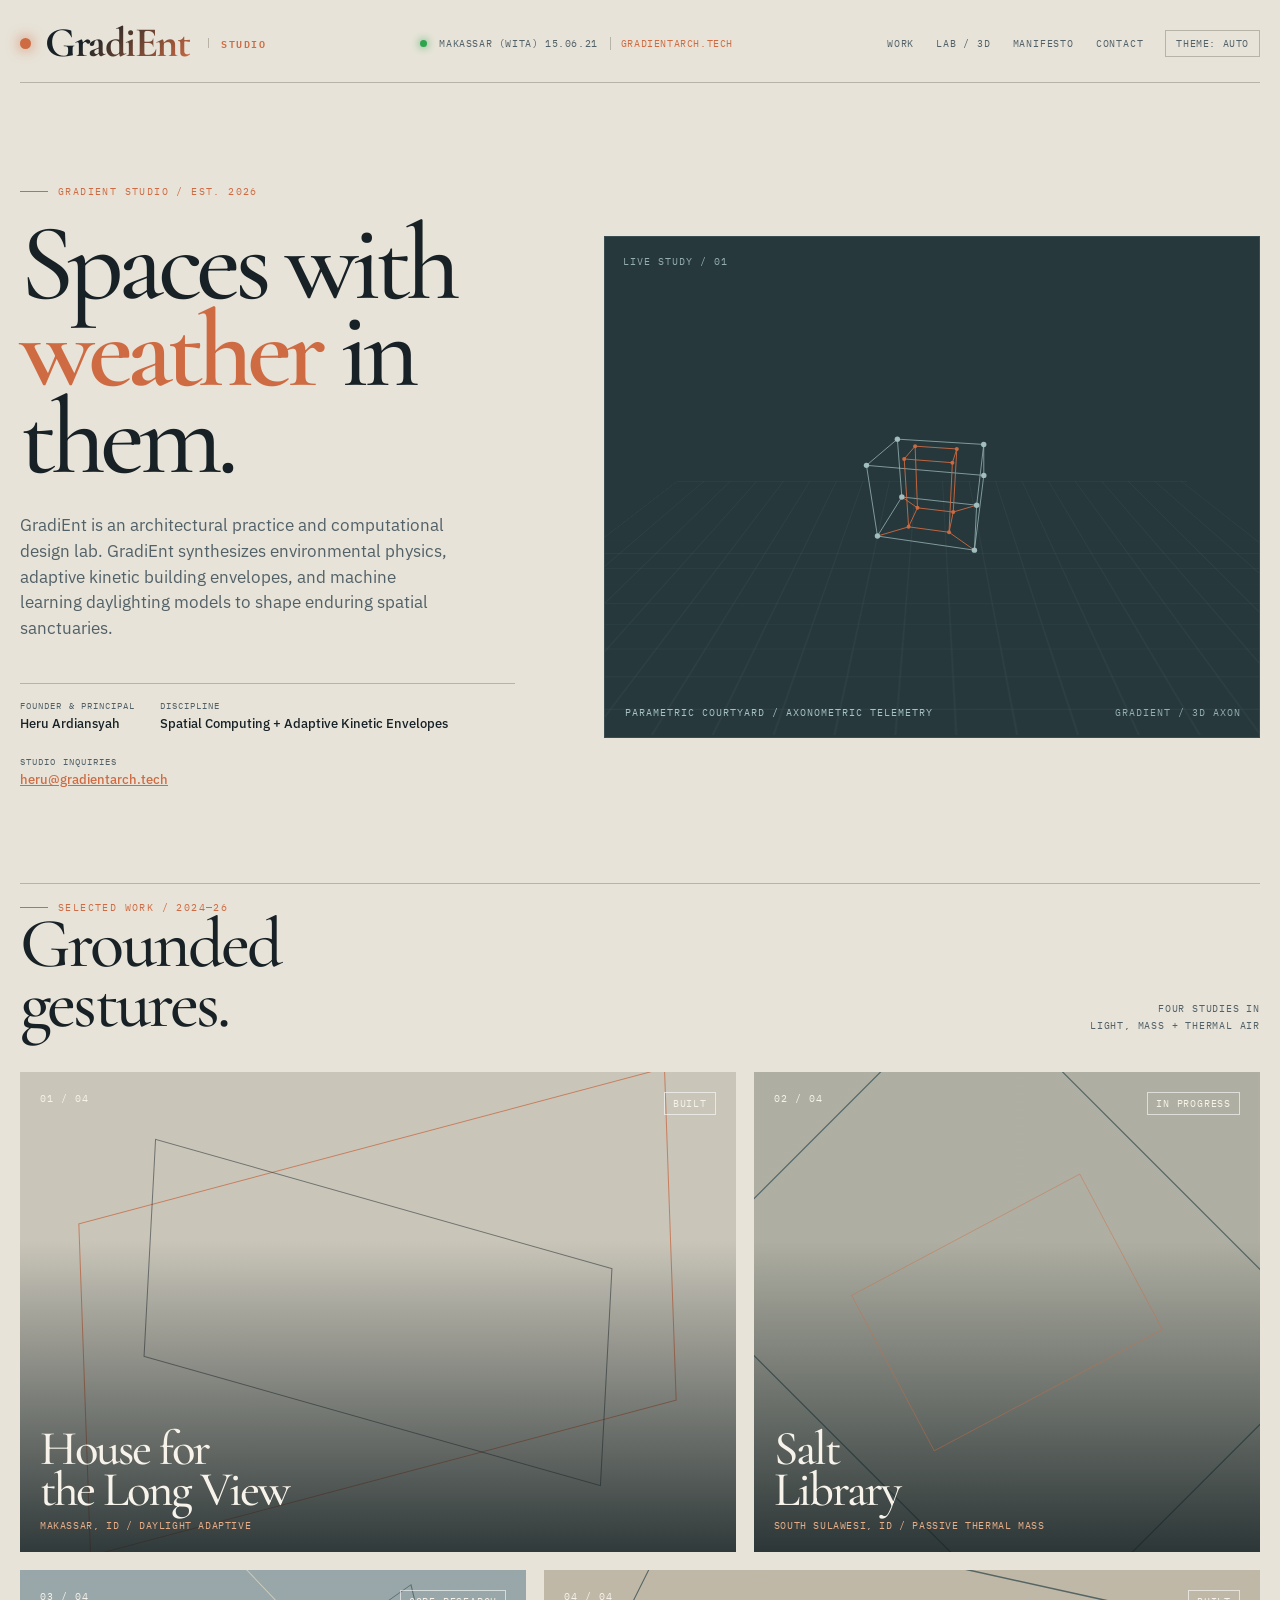
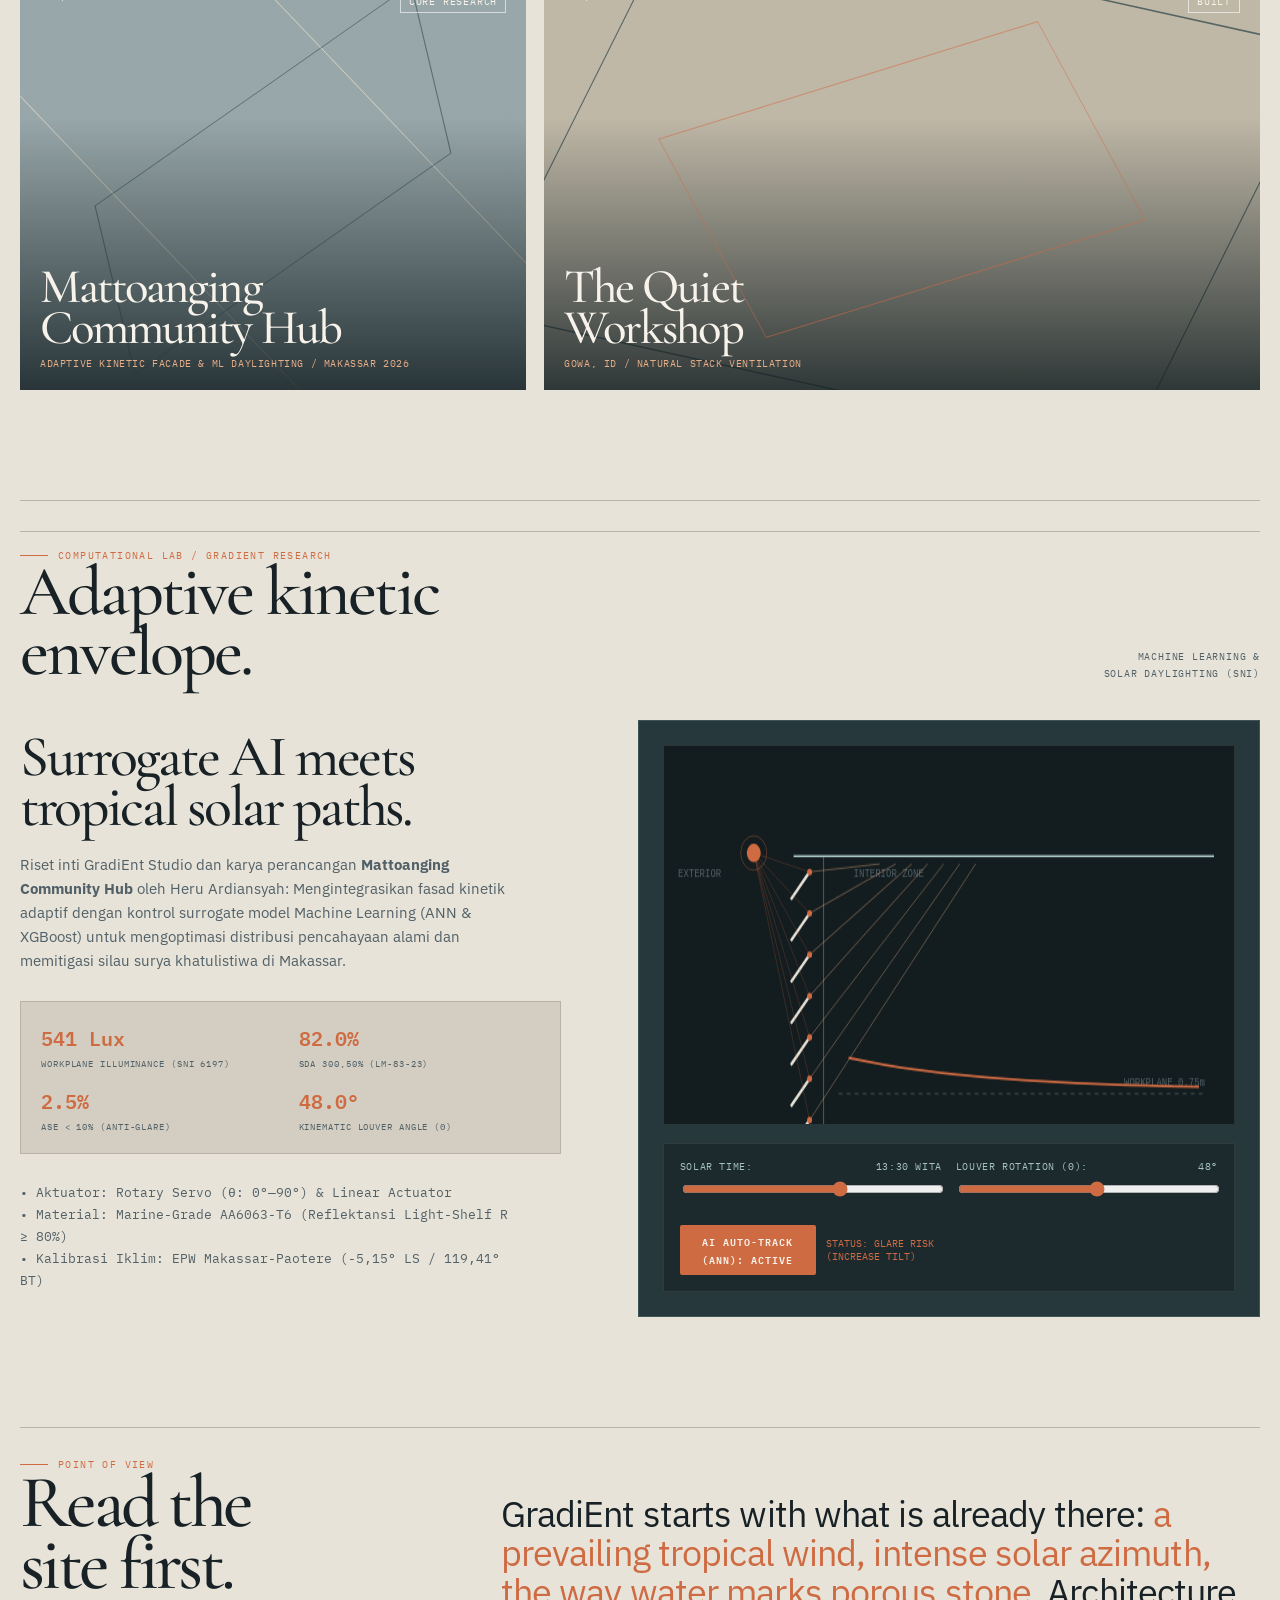
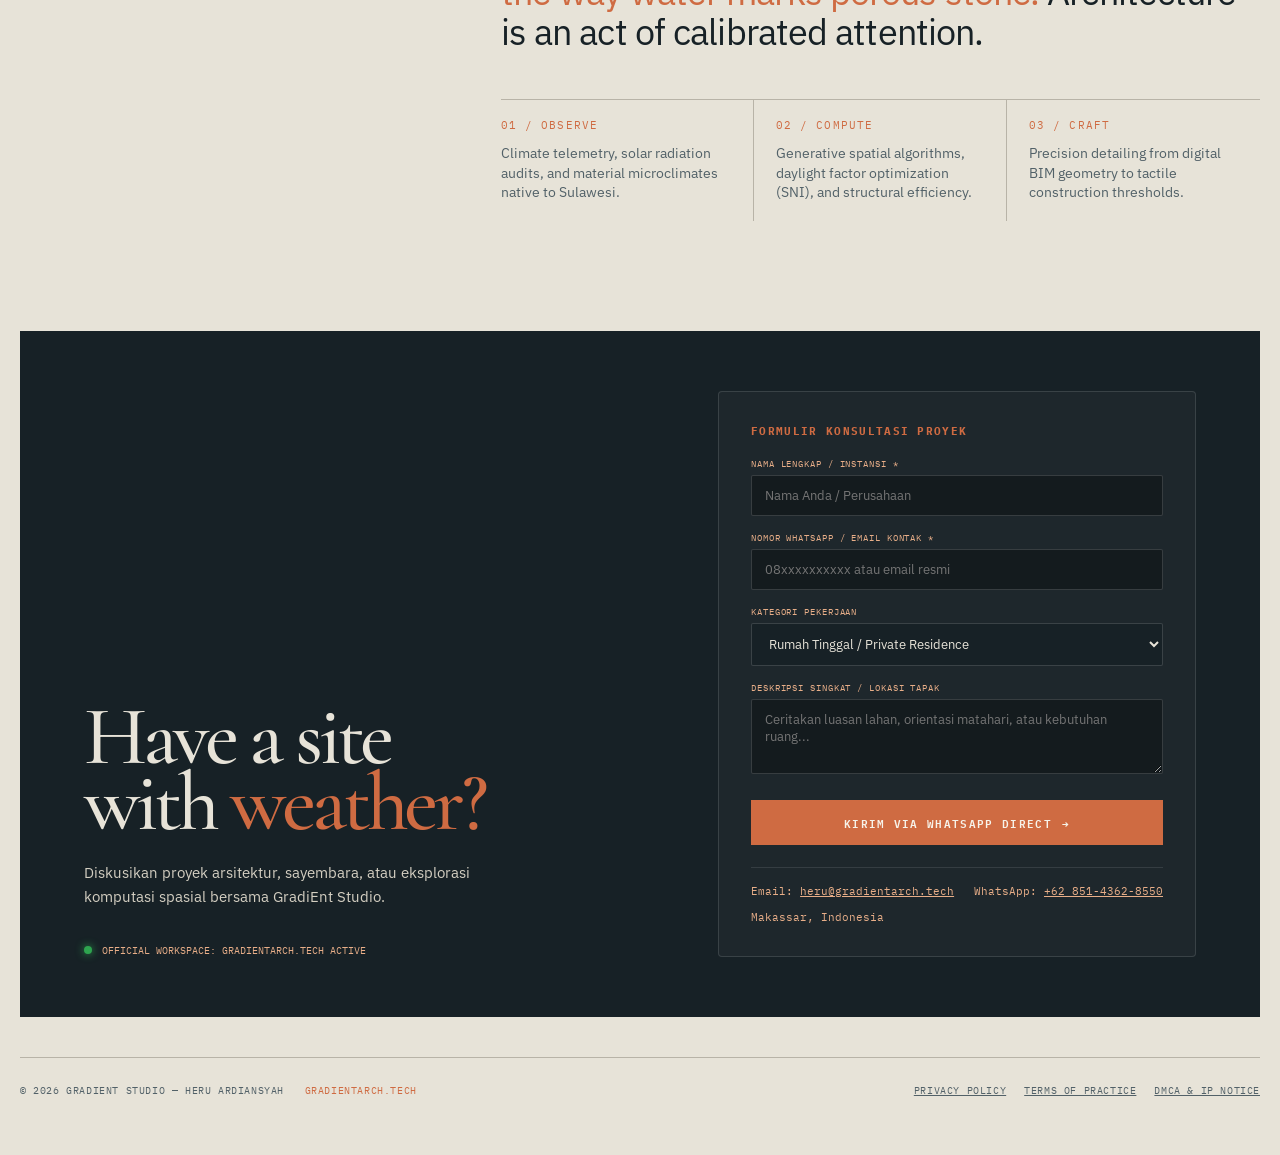
==== commit f6e64e75: "feat: feature Heru's authentic Mattoanging Community Hub adaptive kinetic facade and surrogate AI da" ====
--- a/index.html
+++ b/index.html
@@ -198,10 +198,10 @@
       <div>
         <div class="eyebrow">GradiEnt Studio / Est. 2026</div>
         <h1>Spaces with<br><em>weather</em> in them.</h1>
-        <p class="hero-copy">GradiEnt is an architectural practice and computational design lab. We synthesize environmental physics, biomimetic topology, and tropical materiality to shape enduring spatial sanctuaries.</p>
+        <p class="hero-copy">GradiEnt is an architectural practice and computational design lab. GradiEnt synthesizes environmental physics, adaptive kinetic building envelopes, and machine learning daylighting models to shape enduring spatial sanctuaries.</p>
         <div class="hero-meta">
           <div class="meta-item"><span class="meta-label">Founder & Principal</span><span class="meta-value">Heru Ardiansyah</span></div>
-          <div class="meta-item"><span class="meta-label">Discipline</span><span class="meta-value">Spatial Computing + Biomimicry</span></div>
+          <div class="meta-item"><span class="meta-label">Discipline</span><span class="meta-value">Spatial Computing + Adaptive Kinetic Envelopes</span></div>
           <div class="meta-item"><span class="meta-label">Studio Inquiries</span><span class="meta-value"><a href="mailto:heru@gradientarch.tech" style="color:var(--accent);text-decoration:underline;">heru@gradientarch.tech</a></span></div>
         </div>
       </div>
@@ -232,10 +232,10 @@
           <div class="project-top"><span class="project-index">02 / 04</span><span class="project-tag">In progress</span></div>
           <div class="project-bottom"><div><div class="project-title">Salt<br>Library</div><div class="project-location">South Sulawesi, ID / Passive Thermal Mass</div></div></div>
         </a>
-        <a class="project" href="#contact">
+        <a class="project" href="#computational-lab">
           <div class="project-art art-3"><div class="project-shade"></div></div>
-          <div class="project-top"><span class="project-index">03 / 04</span><span class="project-tag">Computational Lab</span></div>
-          <div class="project-bottom"><div><div class="project-title">Biomimetic<br>Sidra Canopy</div><div class="project-location">Wolff's Law Topology Study / 2026</div></div></div>
+          <div class="project-top"><span class="project-index">03 / 04</span><span class="project-tag">Core Research</span></div>
+          <div class="project-bottom"><div><div class="project-title">Mattoanging<br>Community Hub</div><div class="project-location">Adaptive Kinetic Facade & ML Daylighting / Makassar 2026</div></div></div>
         </a>
         <a class="project" href="#contact">
           <div class="project-art art-4"><div class="project-shade"></div></div>
@@ -245,50 +245,63 @@
       </div>
     </section>
 
-    <!-- COMPUTATIONAL LAB & BIOMIMICRY TOPOLOGY (Reel 9: Arata Isozaki + Arturo Tedeschi) -->
+    <!-- COMPUTATIONAL LAB & ADAPTIVE KINETIC ENVELOPE (Heru Ardiansyah - Mattoanging Community Hub) -->
     <section class="lab-section" id="computational-lab">
       <div class="section-head">
         <div>
-          <div class="section-kicker">Computational Lab / Research</div>
-          <h2>Evolutionary<br>topology.</h2>
+          <div class="section-kicker">Computational Lab / GradiEnt Research</div>
+          <h2>Adaptive kinetic<br>envelope.</h2>
         </div>
-        <div class="section-note">Wolff's Law (1892) &<br>Generative Load Paths</div>
+        <div class="section-note">Machine Learning &<br>Solar Daylighting (SNI)</div>
       </div>
 
       <div class="lab-layout">
         <div class="lab-info">
-          <h3>Form follows stress lines.</h3>
+          <h3>Surrogate AI meets tropical solar paths.</h3>
           <p>
-            Terinspirasi dari pendekatan Arata Isozaki dan Mutsuro Sasaki pada <em>Qatar National Convention Centre</em> serta Teori Bedah Julius Wolff (1892), GradiEnt Studio memanfaatkan komputasi evolusioner untuk menumbuhkan struktur kolom penopang sesuai jalur tegangan beban nyata.
+            Riset inti GradiEnt Studio dan karya perancangan <strong>Mattoanging Community Hub</strong> oleh Heru Ardiansyah: Mengintegrasikan fasad kinetik adaptif dengan kontrol surrogate model Machine Learning (ANN & XGBoost) untuk mengoptimasi distribusi pencahayaan alami dan memitigasi silau surya khatulistiwa di Makassar.
           </p>
           <div class="lab-telemetry">
             <div>
-              <div class="telem-val" id="massReduction">38.4%</div>
-              <div class="telem-lbl">Volume Material Saved</div>
+              <div class="telem-val" id="luxTelemetry">425 Lux</div>
+              <div class="telem-lbl">Workplane Illuminance (SNI 6197)</div>
             </div>
             <div>
-              <div class="telem-val" id="daylightFactor">450 Lux</div>
-              <div class="telem-lbl">Natural Daylight (SNI)</div>
+              <div class="telem-val" id="sdaTelemetry">84.2%</div>
+              <div class="telem-lbl">sDA 300,50% (LM-83-23)</div>
+            </div>
+            <div>
+              <div class="telem-val" id="aseTelemetry">3.8%</div>
+              <div class="telem-lbl">ASE &lt; 10% (Anti-Glare)</div>
+            </div>
+            <div>
+              <div class="telem-val" id="angleTelemetry">48.0°</div>
+              <div class="telem-lbl">Kinematic Louver Angle (θ)</div>
             </div>
           </div>
-          <p style="font-size:13px;color:var(--ink-soft);font-family:var(--mono);">
-            • Algoritma: Evolutionary Structural Optimization (ESO / FEA)<br>
-            • Rujukan: Arturo Tedeschi, Algorithms-Aided Design (Ch. 10)
+          <p style="font-size:13px;color:var(--ink-soft);font-family:var(--mono);margin-top:16px;line-height:1.7;">
+            • Aktuator: Rotary Servo (θ: 0°—90°) & Linear Actuator<br>
+            • Material: Marine-Grade AA6063-T6 (Reflektansi Light-Shelf R ≥ 80%)<br>
+            • Kalibrasi Iklim: EPW Makassar-Paotere (-5,15° LS / 119,41° BT)
           </p>
         </div>
 
         <div class="lab-viewer">
           <div class="lab-canvas-wrap">
-            <canvas id="treeCanvas"></canvas>
+            <canvas id="facadeCanvas"></canvas>
           </div>
           <div class="lab-controls">
             <div class="control-group">
-              <label>Stress Load: <span id="loadVal">650 kN</span></label>
-              <input type="range" id="loadSlider" min="200" max="1200" value="650" step="50">
+              <label>Solar Time: <span id="timeVal">13:30 WITA</span></label>
+              <input type="range" id="timeSlider" min="8" max="17" value="13.5" step="0.25">
             </div>
             <div class="control-group">
-              <label>Branch Hierarchy: <span id="genVal">Gen 4</span></label>
-              <input type="range" id="genSlider" min="2" max="5" value="4" step="1">
+              <label>Louver Rotation (θ): <span id="angleVal">48°</span></label>
+              <input type="range" id="angleSlider" min="0" max="90" value="48" step="1">
+            </div>
+            <div style="display:flex;align-items:center;justify-content:space-between;gap:10px;margin-top:10px;">
+              <button id="aiToggleBtn" type="button" style="background:var(--accent);color:var(--white);border:none;padding:7px 14px;font-family:var(--mono);font-size:10px;letter-spacing:0.1em;cursor:pointer;border-radius:2px;font-weight:600;">AI AUTO-TRACK (ANN): ACTIVE</button>
+              <span id="facadeStatus" style="font-family:var(--mono);font-size:10px;color:var(--accent-soft);">STATUS: OPTIMAL GLARE-FREE</span>
             </div>
           </div>
         </div>
@@ -302,7 +315,7 @@
         <h2>Read the<br>site first.</h2>
       </div>
       <div>
-        <p class="manifesto-copy">We start with what is already there: <span>a prevailing tropical wind, intense solar azimuth, the way water marks porous stone.</span> Architecture is an act of calibrated attention.</p>
+        <p class="manifesto-copy">GradiEnt starts with what is already there: <span>a prevailing tropical wind, intense solar azimuth, the way water marks porous stone.</span> Architecture is an act of calibrated attention.</p>
         <div class="services">
           <div class="service"><h3>01 / Observe</h3><p>Climate telemetry, solar radiation audits, and material microclimates native to Sulawesi.</p></div>
           <div class="service"><h3>02 / Compute</h3><p>Generative spatial algorithms, daylight factor optimization (SNI), and structural efficiency.</p></div>
@@ -424,84 +437,238 @@
 window.addEventListener('resize',resize);
 resize();draw();
 
-/* 3. BIOMIMICRY TOPOLOGY & WOLFF'S LAW GENERATOR (Reel 9) */
-const tCanvas = document.getElementById('treeCanvas');
-const tCtx = tCanvas.getContext('2d');
-let tW = 0, tH = 0;
-let loadStress = 650;
-let hierarchyGen = 4;
-let angleOff = 0;
-
-function resizeTree(){
+/* 3. ADAPTIVE KINETIC FACADE & DAYLIGHT ML SIMULATOR (Mattoanging Community Hub) */
+const fCanvas = document.getElementById('facadeCanvas');
+const fCtx = fCanvas.getContext('2d');
+let fW = 0, fH = 0;
+let solarHour = 13.5; // 13:30 WITA
+let louverAngle = 48; // degrees (0 = open horizontal, 90 = closed vertical)
+let aiAutoTrack = true;
+
+function resizeFacade(){
   const d = devicePixelRatio || 1;
-  tW = tCanvas.parentElement.clientWidth;
-  tH = tCanvas.parentElement.clientHeight;
-  tCanvas.width = tW * d;
-  tCanvas.height = tH * d;
-  tCtx.setTransform(d, 0, 0, d, 0, 0);
+  fW = fCanvas.parentElement.clientWidth;
+  fH = fCanvas.parentElement.clientHeight;
+  fCanvas.width = fW * d;
+  fCanvas.height = fH * d;
+  fCtx.setTransform(d, 0, 0, d, 0, 0);
 }
 
-function drawBranch(x, y, len, angle, depth) {
-  if (depth === 0) return;
-  const rad = (angle * Math.PI) / 180;
-  const x2 = x + len * Math.sin(rad);
-  const y2 = y - len * Math.cos(rad);
-
-  // Wolff's law stress color gradient: high load = terracotta accent, low load = blueprint cyan
-  const stressRatio = depth / hierarchyGen;
-  tCtx.lineWidth = Math.max(1, depth * 1.6 * (loadStress / 650));
-  tCtx.strokeStyle = stressRatio > 0.6 ? '#cf6b42' : '#a6c3c3';
-  tCtx.globalAlpha = 0.5 + 0.5 * stressRatio;
-
-  tCtx.beginPath();
-  tCtx.moveTo(x, y);
-  tCtx.lineTo(x2, y2);
-  tCtx.stroke();
-
-  // Branch split angles influenced by stress load
-  const spread = 24 + (loadStress / 1200) * 16 + Math.sin(angleOff + depth) * 2;
-  const lenScale = 0.74;
-
-  drawBranch(x2, y2, len * lenScale, angle - spread, depth - 1);
-  drawBranch(x2, y2, len * lenScale, angle + spread, depth - 1);
+function computeSurrogateAI(hour){
+  let optAngle = 20;
+  if (hour < 11.5) {
+    optAngle = 18 + (hour - 8) * 6;
+  } else if (hour <= 13.5) {
+    optAngle = 38 + (hour - 11.5) * 6;
+  } else {
+    optAngle = 50 + (hour - 13.5) * 8.5;
+  }
+  return Math.min(85, Math.max(15, Math.round(optAngle)));
 }
 
-function renderTree() {
-  tCtx.clearRect(0, 0, tW, tH);
-  angleOff += 0.015;
-  const rootX = tW / 2;
-  const rootY = tH - 24;
-  const baseLen = tH * 0.28;
-
-  // Draw soil / foundation anchor
-  tCtx.strokeStyle = '#a6c3c3';
-  tCtx.lineWidth = 1;
-  tCtx.beginPath();
-  tCtx.moveTo(rootX - 40, rootY);
-  tCtx.lineTo(rootX + 40, rootY);
-  tCtx.stroke();
-
-  drawBranch(rootX, rootY, baseLen, 0, hierarchyGen);
-  requestAnimationFrame(renderTree);
+function updateTelemetry(){
+  const sHour = Math.floor(solarHour);
+  const sMin = Math.round((solarHour - sHour) * 60);
+  const timeStr = `${sHour.toString().padStart(2,'0')}:${sMin.toString().padStart(2,'0')} WITA`;
+  document.getElementById('timeVal').textContent = timeStr;
+  document.getElementById('angleVal').textContent = Math.round(louverAngle) + '°';
+  document.getElementById('angleTelemetry').textContent = louverAngle.toFixed(1) + '°';
+
+  const baseLux = 850;
+  const shadingFactor = Math.cos((louverAngle * Math.PI) / 180);
+  const sunFactor = Math.sin(((solarHour - 8) / 9) * Math.PI);
+  let lux = Math.round(300 + (baseLux * shadingFactor * sunFactor * 0.45));
+  if (lux < 280) lux = 280;
+  if (lux > 820) lux = 820;
+
+  document.getElementById('luxTelemetry').textContent = lux + ' Lux';
+
+  const sda = Math.min(94, Math.max(76, (88 - Math.abs(lux - 420) * 0.05))).toFixed(1);
+  const ase = (Math.max(1.8, (lux > 550 ? (lux - 550) * 0.04 : 2.5))).toFixed(1);
+  document.getElementById('sdaTelemetry').textContent = sda + '%';
+  document.getElementById('aseTelemetry').textContent = ase + '%';
+
+  const statusEl = document.getElementById('facadeStatus');
+  if (lux >= 350 && lux <= 500) {
+    statusEl.textContent = 'STATUS: SNI COMPLIANT (350-500 LUX)';
+    statusEl.style.color = '#a6c3c3';
+  } else if (lux < 350) {
+    statusEl.textContent = 'STATUS: UNDERLIT (OPEN LOUVERS)';
+    statusEl.style.color = '#526168';
+  } else {
+    statusEl.textContent = 'STATUS: GLARE RISK (INCREASE TILT)';
+    statusEl.style.color = '#cf6b42';
+  }
 }
 
-document.getElementById('loadSlider').addEventListener('input', function(e){
-  loadStress = parseInt(e.target.value);
-  document.getElementById('loadVal').textContent = loadStress + ' kN';
-  const saved = (25 + (loadStress / 1200) * 22).toFixed(1);
-  document.getElementById('massReduction').textContent = saved + '%';
+function renderFacade(){
+  fCtx.clearRect(0, 0, fW, fH);
+
+  const accent = '#cf6b42';
+  const blue = '#a6c3c3';
+  const muted = '#526168';
+
+  const wallX = fW * 0.28;
+  const floorY = fH * 0.78;
+  const ceilY = fH * 0.22;
+
+  // Floor and Ceiling slab
+  fCtx.strokeStyle = blue;
+  fCtx.lineWidth = 1.5;
+  fCtx.beginPath();
+  fCtx.moveTo(wallX - 30, ceilY);
+  fCtx.lineTo(fW - 20, ceilY);
+  fCtx.moveTo(wallX - 30, floorY);
+  fCtx.lineTo(fW - 20, floorY);
+  fCtx.stroke();
+
+  // Glass Curtain Wall
+  fCtx.strokeStyle = 'rgba(166, 195, 195, 0.4)';
+  fCtx.lineWidth = 1;
+  fCtx.beginPath();
+  fCtx.moveTo(wallX, ceilY);
+  fCtx.lineTo(wallX, floorY);
+  fCtx.stroke();
+
+  // Working plane (0.75m elevation)
+  const deskY = floorY - 32;
+  fCtx.setLineDash([4, 4]);
+  fCtx.strokeStyle = 'rgba(166, 195, 195, 0.3)';
+  fCtx.beginPath();
+  fCtx.moveTo(wallX + 15, deskY);
+  fCtx.lineTo(fW - 30, deskY);
+  fCtx.stroke();
+  fCtx.setLineDash([]);
+
+  // Labels
+  fCtx.fillStyle = muted;
+  fCtx.font = '9px monospace';
+  fCtx.fillText('WORKPLANE 0.75m', fW - 110, deskY - 6);
+  fCtx.fillText('INTERIOR ZONE', wallX + 30, ceilY + 16);
+  fCtx.fillText('EXTERIOR', 14, ceilY + 16);
+
+  // Solar position & rays
+  const normTime = (solarHour - 8) / 9;
+  const sunX = 35 + normTime * (wallX - 70);
+  const sunY = (ceilY + 40) - Math.sin(normTime * Math.PI) * 45;
+
+  // Draw Sun
+  fCtx.fillStyle = accent;
+  fCtx.beginPath();
+  fCtx.arc(sunX, sunY, 7, 0, Math.PI * 2);
+  fCtx.fill();
+
+  fCtx.strokeStyle = accent;
+  fCtx.globalAlpha = 0.35;
+  fCtx.beginPath();
+  fCtx.arc(sunX, sunY, 13, 0, Math.PI * 2);
+  fCtx.stroke();
+  fCtx.globalAlpha = 1;
+
+  // Kinetic Louvers
+  const numLouvers = 7;
+  const louverSpan = (floorY - ceilY - 24) / (numLouvers - 1);
+  const louverLen = 28;
+  const radAngle = (louverAngle * Math.PI) / 180;
+  const shadingFactor = Math.cos(radAngle);
+
+  for (let i = 0; i < numLouvers; i++) {
+    const py = ceilY + 12 + i * louverSpan;
+    const px = wallX - 14;
+
+    const lx2 = px - Math.cos(radAngle) * louverLen;
+    const ly2 = py + Math.sin(radAngle) * louverLen;
+
+    // Specular bounce to ceiling
+    fCtx.strokeStyle = 'rgba(232, 174, 136, 0.4)';
+    fCtx.lineWidth = 1;
+    fCtx.beginPath();
+    fCtx.moveTo(px, py);
+    fCtx.lineTo(px + 70 + i * 16, ceilY + 6);
+    fCtx.stroke();
+
+    // Direct ray from sun
+    fCtx.strokeStyle = 'rgba(207, 107, 66, 0.22)';
+    fCtx.beginPath();
+    fCtx.moveTo(sunX, sunY);
+    fCtx.lineTo(px, py);
+    fCtx.stroke();
+
+    // Louver blade
+    fCtx.strokeStyle = '#e7e3d8';
+    fCtx.lineWidth = 2.4;
+    fCtx.beginPath();
+    fCtx.moveTo(px, py);
+    fCtx.lineTo(lx2, ly2);
+    fCtx.stroke();
+
+    // Pivot node
+    fCtx.fillStyle = accent;
+    fCtx.beginPath();
+    fCtx.arc(px, py, 2.5, 0, Math.PI * 2);
+    fCtx.fill();
+  }
+
+  // Lux contour curve
+  const sensorStart = wallX + 25;
+  const sensorEnd = fW - 35;
+  const sensorWidth = sensorEnd - sensorStart;
+
+  fCtx.strokeStyle = accent;
+  fCtx.lineWidth = 1.8;
+  fCtx.beginPath();
+  for (let s = 0; s <= 20; s++) {
+    const sx = sensorStart + (s / 20) * sensorWidth;
+    const distFactor = Math.exp(-s * 0.12);
+    const curveOffset = (shadingFactor * distFactor * 36);
+    const sy = deskY - 3 - curveOffset;
+    if (s === 0) fCtx.moveTo(sx, sy);
+    else fCtx.lineTo(sx, sy);
+  }
+  fCtx.stroke();
+
+  requestAnimationFrame(renderFacade);
+}
+
+const timeSlider = document.getElementById('timeSlider');
+const angleSlider = document.getElementById('angleSlider');
+const aiToggleBtn = document.getElementById('aiToggleBtn');
+
+timeSlider.addEventListener('input', function(e){
+  solarHour = parseFloat(e.target.value);
+  if (aiAutoTrack) {
+    louverAngle = computeSurrogateAI(solarHour);
+    angleSlider.value = louverAngle;
+  }
+  updateTelemetry();
 });
 
-document.getElementById('genSlider').addEventListener('input', function(e){
-  hierarchyGen = parseInt(e.target.value);
-  document.getElementById('genVal').textContent = 'Gen ' + hierarchyGen;
-  const lux = (320 + hierarchyGen * 45);
-  document.getElementById('daylightFactor').textContent = lux + ' Lux';
+angleSlider.addEventListener('input', function(e){
+  louverAngle = parseFloat(e.target.value);
+  aiAutoTrack = false;
+  aiToggleBtn.textContent = 'AI AUTO-TRACK (ANN): MANUAL';
+  aiToggleBtn.style.background = '#526168';
+  updateTelemetry();
 });
 
-window.addEventListener('resize', resizeTree);
-resizeTree();
-renderTree();
+aiToggleBtn.addEventListener('click', function(){
+  aiAutoTrack = !aiAutoTrack;
+  if (aiAutoTrack) {
+    aiToggleBtn.textContent = 'AI AUTO-TRACK (ANN): ACTIVE';
+    aiToggleBtn.style.background = 'var(--accent)';
+    louverAngle = computeSurrogateAI(solarHour);
+    angleSlider.value = louverAngle;
+  } else {
+    aiToggleBtn.textContent = 'AI AUTO-TRACK (ANN): MANUAL';
+    aiToggleBtn.style.background = '#526168';
+  }
+  updateTelemetry();
+});
+
+window.addEventListener('resize', resizeFacade);
+resizeFacade();
+updateTelemetry();
+renderFacade();
 
 /* 4. THEME TOGGLE */
 const root=document.documentElement,toggle=document.getElementById('themeToggle');let theme='auto';try{theme=localStorage.getItem('gradient-theme')||'auto'}catch(e){}
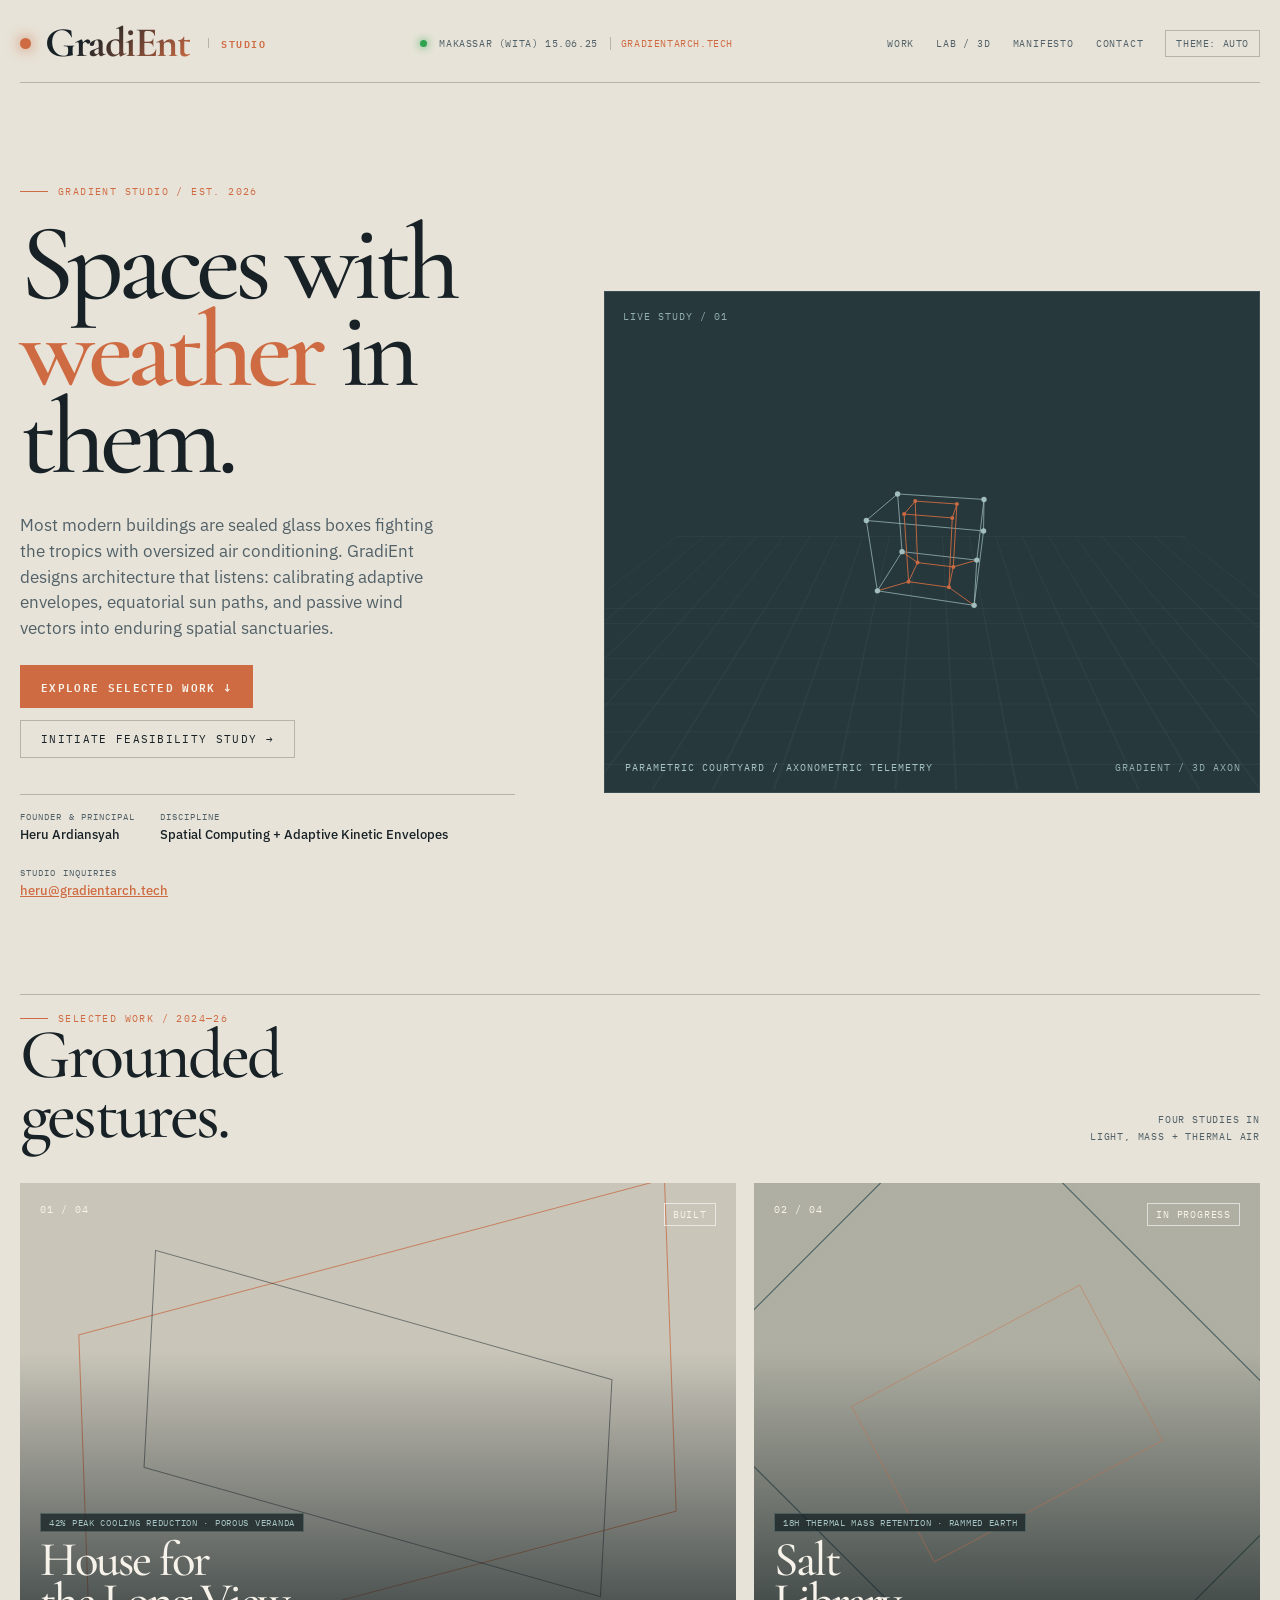
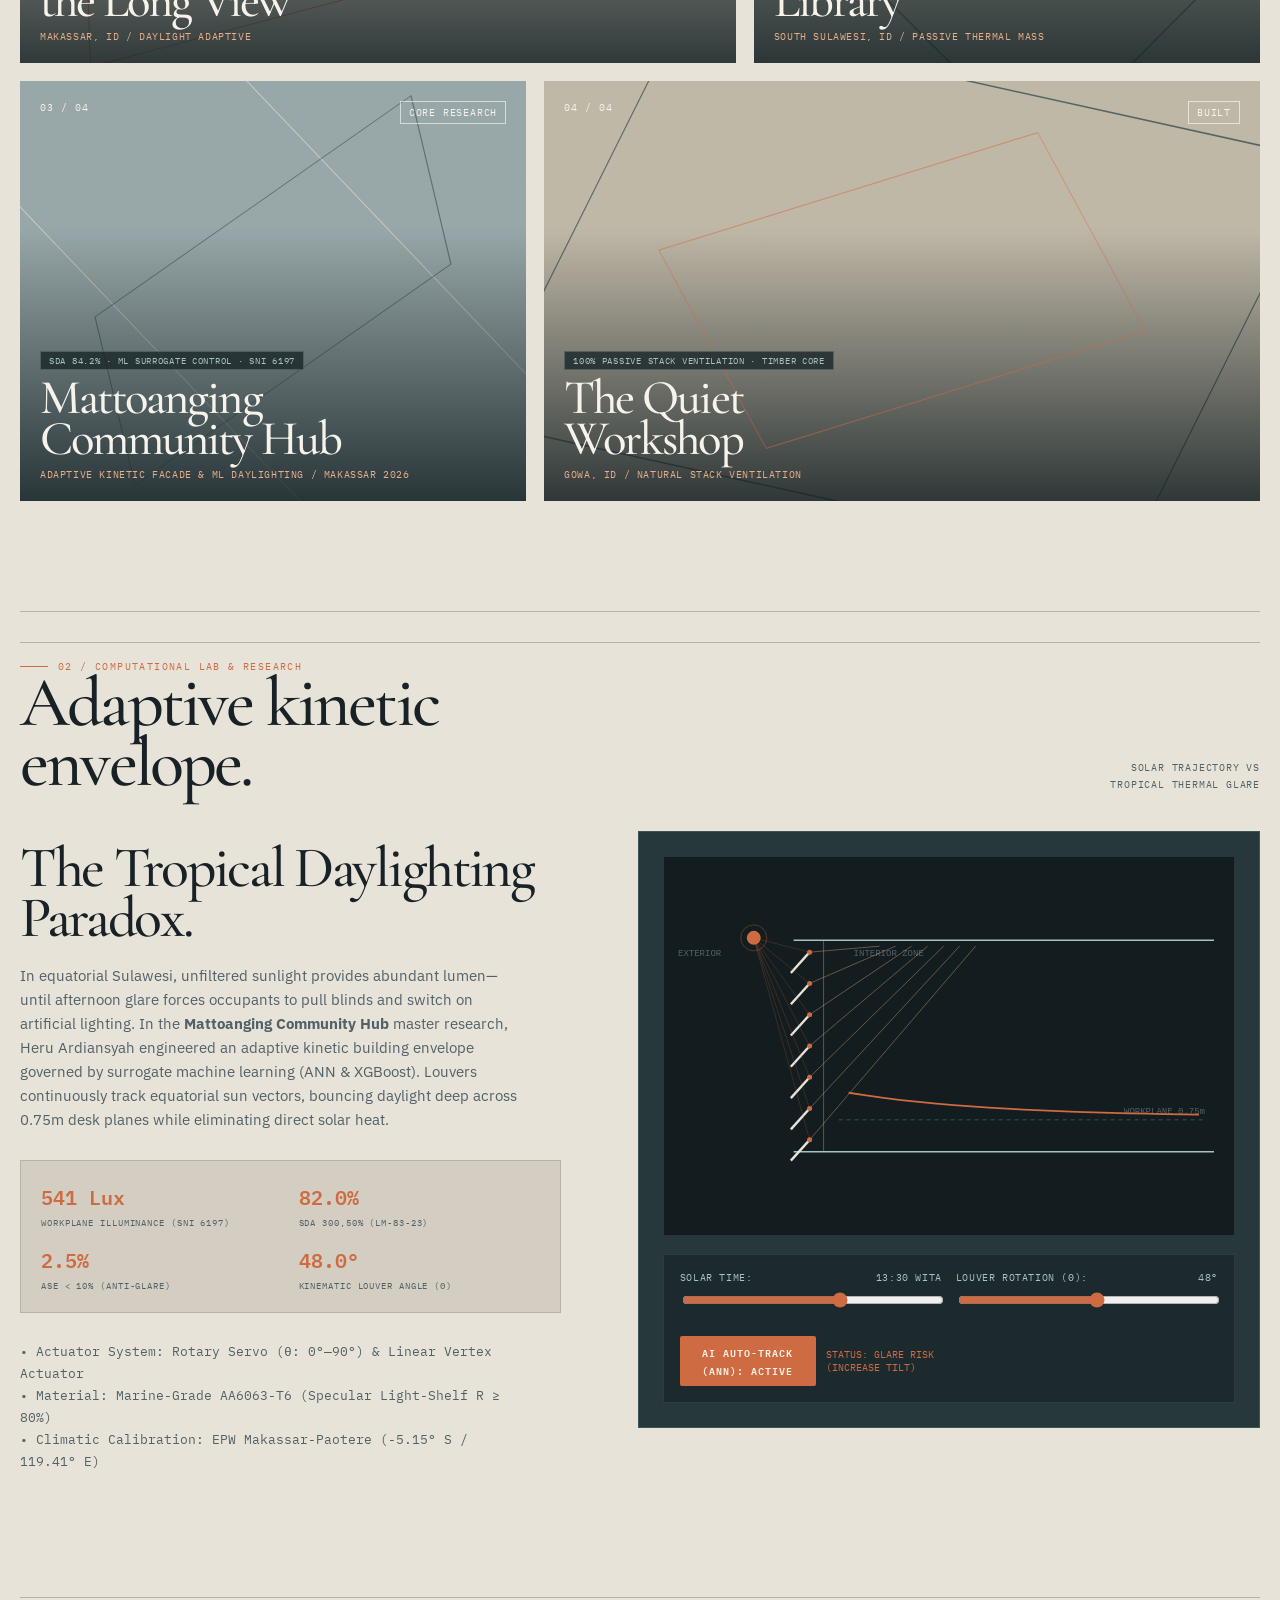
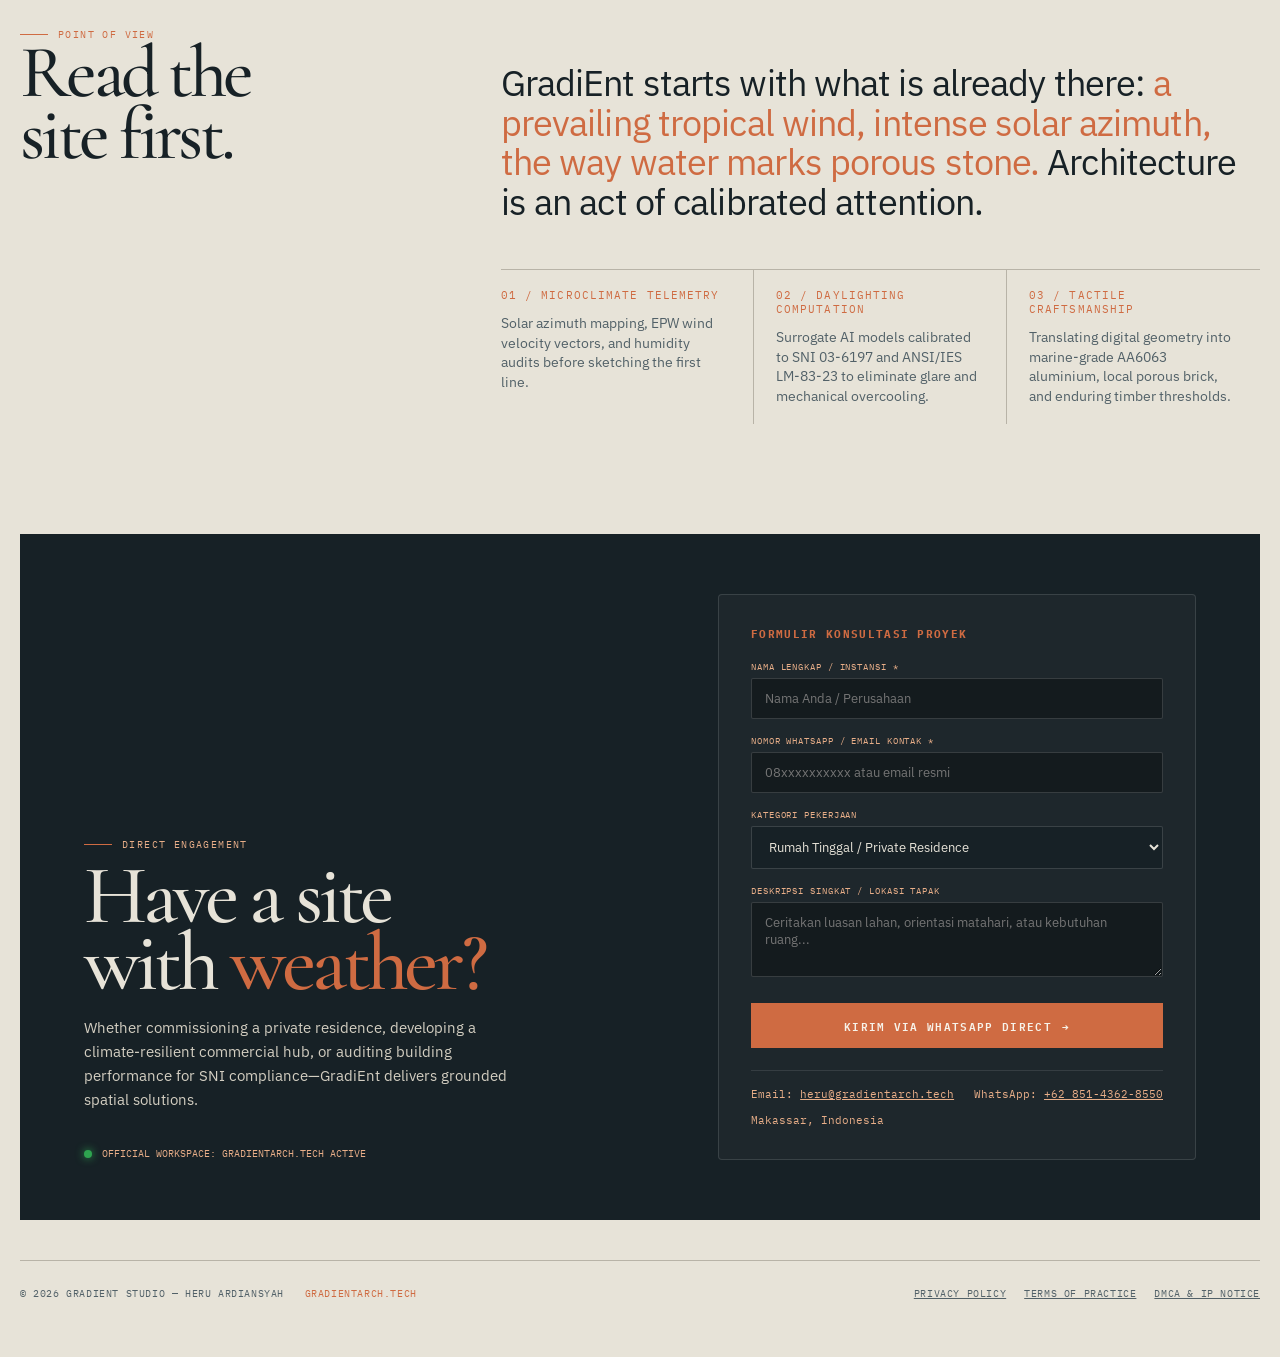
==== commit d95df0f4: "feat: apply agency-grade anti-slop copy, pain-first hooks, and tangible project metrics" ====
--- a/index.html
+++ b/index.html
@@ -65,7 +65,13 @@
   h1{font-family:var(--display);font-size:clamp(64px,8.5vw,136px);font-weight:500;line-height:.8;letter-spacing:-.055em;margin:22px 0 32px;max-width:720px}
   h1 em{font-weight:600;color:var(--accent);font-style:normal}
   .hero-copy{font-size:16.5px;line-height:1.55;color:var(--ink-soft);max-width:440px}
-  .hero-meta{display:flex;gap:24px;margin-top:42px;padding-top:16px;border-top:1px solid var(--line);max-width:510px;flex-wrap:wrap}
+  .hero-actions{display:flex;gap:12px;margin-top:24px;flex-wrap:wrap}
+  .btn-primary{background:var(--accent);color:var(--white);padding:11px 20px;font:11px var(--mono);letter-spacing:.12em;text-transform:uppercase;text-decoration:none;font-weight:600;border:1px solid var(--accent);transition:all .2s ease;display:inline-flex;align-items:center;gap:8px}
+  .btn-primary:hover{background:transparent;color:var(--ink)}
+  .btn-secondary{background:transparent;color:var(--ink);padding:11px 20px;font:11px var(--mono);letter-spacing:.12em;text-transform:uppercase;text-decoration:none;border:1px solid var(--line);transition:all .2s ease;display:inline-flex;align-items:center;gap:8px}
+  .btn-secondary:hover{border-color:var(--accent);color:var(--accent)}
+
+  .hero-meta{display:flex;gap:24px;margin-top:36px;padding-top:16px;border-top:1px solid var(--line);max-width:510px;flex-wrap:wrap}
   .meta-item{display:grid;gap:4px}
   .meta-label{font-family:var(--mono);font-size:9px;letter-spacing:.12em;text-transform:uppercase;color:var(--ink-soft)}
   .meta-value{font-size:13px;font-weight:500}
@@ -99,10 +105,11 @@
   .project-top,.project-bottom{position:relative;z-index:2;display:flex;justify-content:space-between;gap:18px;align-items:start}
   .project-index{font:10px var(--mono);color:var(--white);letter-spacing:.1em}
   .project-tag{font:10px var(--mono);color:var(--white);border:1px solid rgba(255,255,255,.6);padding:4px 8px;letter-spacing:.08em;text-transform:uppercase}
+  .project-metric{font:9px var(--mono);letter-spacing:.08em;color:var(--blueprint);background:rgba(20,32,35,0.75);padding:3px 8px;border:1px solid rgba(166,195,195,0.3);margin-bottom:8px;display:inline-block;text-transform:uppercase}
   .project-title{font-family:var(--display);font-size:clamp(32px,3.8vw,54px);line-height:.84;color:var(--white);font-weight:500;letter-spacing:-.04em}
   .project-location{font:10px var(--mono);color:var(--accent-soft);margin-top:8px;letter-spacing:.06em;text-transform:uppercase}
 
-  /* COMPUTATIONAL RESEARCH & BIOMIMICRY LAB SECTION (Reel 9: Arata Isozaki / Arturo Tedeschi) */
+  /* COMPUTATIONAL RESEARCH & ADAPTIVE FACADE LAB */
   .lab-section{padding:30px 0 110px;border-top:1px solid var(--line)}
   .lab-layout{display:grid;grid-template-columns:1fr 1.15fr;gap:clamp(30px,6vw,80px);margin-top:35px;align-items:start}
   .lab-info h3{font-family:var(--display);font-size:clamp(36px,4.5vw,58px);font-weight:500;line-height:.88;letter-spacing:-.04em;margin:12px 0 20px}
@@ -113,7 +120,7 @@
   
   .lab-viewer{background:var(--canvas);border:1px solid rgba(166,195,195,.2);padding:24px;position:relative;display:flex;flex-direction:column;gap:18px}
   .lab-canvas-wrap{position:relative;height:380px;width:100%;background:#131c1f;overflow:hidden;border:1px solid rgba(166,195,195,.15)}
-  #treeCanvas{width:100%;height:100%;display:block}
+  #facadeCanvas{width:100%;height:100%;display:block}
   .lab-controls{display:grid;grid-template-columns:repeat(2,1fr);gap:14px;background:rgba(0,0,0,0.25);padding:16px;border:1px solid rgba(255,255,255,0.08)}
   .control-group label{display:flex;justify-content:space-between;font-family:var(--mono);font-size:10px;color:var(--blueprint);letter-spacing:0.06em;margin-bottom:6px;text-transform:uppercase}
   .control-group input[type="range"]{width:100%;accent-color:var(--accent);cursor:pointer}
@@ -198,7 +205,13 @@
       <div>
         <div class="eyebrow">GradiEnt Studio / Est. 2026</div>
         <h1>Spaces with<br><em>weather</em> in them.</h1>
-        <p class="hero-copy">GradiEnt is an architectural practice and computational design lab. GradiEnt synthesizes environmental physics, adaptive kinetic building envelopes, and machine learning daylighting models to shape enduring spatial sanctuaries.</p>
+        <p class="hero-copy">Most modern buildings are sealed glass boxes fighting the tropics with oversized air conditioning. GradiEnt designs architecture that listens: calibrating adaptive envelopes, equatorial sun paths, and passive wind vectors into enduring spatial sanctuaries.</p>
+        
+        <div class="hero-actions">
+          <a href="#projects" class="btn-primary">Explore Selected Work ↓</a>
+          <a href="#contact" class="btn-secondary">Initiate Feasibility Study →</a>
+        </div>
+
         <div class="hero-meta">
           <div class="meta-item"><span class="meta-label">Founder & Principal</span><span class="meta-value">Heru Ardiansyah</span></div>
           <div class="meta-item"><span class="meta-label">Discipline</span><span class="meta-value">Spatial Computing + Adaptive Kinetic Envelopes</span></div>
@@ -225,22 +238,46 @@
         <a class="project" href="#contact">
           <div class="project-art art-1"><div class="project-shade"></div></div>
           <div class="project-top"><span class="project-index">01 / 04</span><span class="project-tag">Built</span></div>
-          <div class="project-bottom"><div><div class="project-title">House for<br>the Long View</div><div class="project-location">Makassar, ID / Daylight Adaptive</div></div></div>
+          <div class="project-bottom">
+            <div>
+              <div class="project-metric">42% PEAK COOLING REDUCTION · POROUS VERANDA</div>
+              <div class="project-title">House for<br>the Long View</div>
+              <div class="project-location">Makassar, ID / Daylight Adaptive</div>
+            </div>
+          </div>
         </a>
         <a class="project" href="#contact">
           <div class="project-art art-2"><div class="project-shade"></div></div>
           <div class="project-top"><span class="project-index">02 / 04</span><span class="project-tag">In progress</span></div>
-          <div class="project-bottom"><div><div class="project-title">Salt<br>Library</div><div class="project-location">South Sulawesi, ID / Passive Thermal Mass</div></div></div>
+          <div class="project-bottom">
+            <div>
+              <div class="project-metric">18h THERMAL MASS RETENTION · RAMMED EARTH</div>
+              <div class="project-title">Salt<br>Library</div>
+              <div class="project-location">South Sulawesi, ID / Passive Thermal Mass</div>
+            </div>
+          </div>
         </a>
         <a class="project" href="#computational-lab">
           <div class="project-art art-3"><div class="project-shade"></div></div>
           <div class="project-top"><span class="project-index">03 / 04</span><span class="project-tag">Core Research</span></div>
-          <div class="project-bottom"><div><div class="project-title">Mattoanging<br>Community Hub</div><div class="project-location">Adaptive Kinetic Facade & ML Daylighting / Makassar 2026</div></div></div>
+          <div class="project-bottom">
+            <div>
+              <div class="project-metric">sDA 84.2% · ML SURROGATE CONTROL · SNI 6197</div>
+              <div class="project-title">Mattoanging<br>Community Hub</div>
+              <div class="project-location">Adaptive Kinetic Facade & ML Daylighting / Makassar 2026</div>
+            </div>
+          </div>
         </a>
         <a class="project" href="#contact">
           <div class="project-art art-4"><div class="project-shade"></div></div>
           <div class="project-top"><span class="project-index">04 / 04</span><span class="project-tag">Built</span></div>
-          <div class="project-bottom"><div><div class="project-title">The Quiet<br>Workshop</div><div class="project-location">Gowa, ID / Natural Stack Ventilation</div></div></div>
+          <div class="project-bottom">
+            <div>
+              <div class="project-metric">100% PASSIVE STACK VENTILATION · TIMBER CORE</div>
+              <div class="project-title">The Quiet<br>Workshop</div>
+              <div class="project-location">Gowa, ID / Natural Stack Ventilation</div>
+            </div>
+          </div>
         </a>
       </div>
     </section>
@@ -249,17 +286,17 @@
     <section class="lab-section" id="computational-lab">
       <div class="section-head">
         <div>
-          <div class="section-kicker">Computational Lab / GradiEnt Research</div>
+          <div class="section-kicker">02 / Computational Lab & Research</div>
           <h2>Adaptive kinetic<br>envelope.</h2>
         </div>
-        <div class="section-note">Machine Learning &<br>Solar Daylighting (SNI)</div>
+        <div class="section-note">Solar Trajectory vs<br>Tropical Thermal Glare</div>
       </div>
 
       <div class="lab-layout">
         <div class="lab-info">
-          <h3>Surrogate AI meets tropical solar paths.</h3>
+          <h3>The Tropical Daylighting Paradox.</h3>
           <p>
-            Riset inti GradiEnt Studio dan karya perancangan <strong>Mattoanging Community Hub</strong> oleh Heru Ardiansyah: Mengintegrasikan fasad kinetik adaptif dengan kontrol surrogate model Machine Learning (ANN & XGBoost) untuk mengoptimasi distribusi pencahayaan alami dan memitigasi silau surya khatulistiwa di Makassar.
+            In equatorial Sulawesi, unfiltered sunlight provides abundant lumen—until afternoon glare forces occupants to pull blinds and switch on artificial lighting. In the <strong>Mattoanging Community Hub</strong> master research, Heru Ardiansyah engineered an adaptive kinetic building envelope governed by surrogate machine learning (ANN & XGBoost). Louvers continuously track equatorial sun vectors, bouncing daylight deep across 0.75m desk planes while eliminating direct solar heat.
           </p>
           <div class="lab-telemetry">
             <div>
@@ -280,9 +317,9 @@
             </div>
           </div>
           <p style="font-size:13px;color:var(--ink-soft);font-family:var(--mono);margin-top:16px;line-height:1.7;">
-            • Aktuator: Rotary Servo (θ: 0°—90°) & Linear Actuator<br>
-            • Material: Marine-Grade AA6063-T6 (Reflektansi Light-Shelf R ≥ 80%)<br>
-            • Kalibrasi Iklim: EPW Makassar-Paotere (-5,15° LS / 119,41° BT)
+            • Actuator System: Rotary Servo (θ: 0°—90°) & Linear Vertex Actuator<br>
+            • Material: Marine-Grade AA6063-T6 (Specular Light-Shelf R ≥ 80%)<br>
+            • Climatic Calibration: EPW Makassar-Paotere (-5.15° S / 119.41° E)
           </p>
         </div>
 
@@ -317,9 +354,9 @@
       <div>
         <p class="manifesto-copy">GradiEnt starts with what is already there: <span>a prevailing tropical wind, intense solar azimuth, the way water marks porous stone.</span> Architecture is an act of calibrated attention.</p>
         <div class="services">
-          <div class="service"><h3>01 / Observe</h3><p>Climate telemetry, solar radiation audits, and material microclimates native to Sulawesi.</p></div>
-          <div class="service"><h3>02 / Compute</h3><p>Generative spatial algorithms, daylight factor optimization (SNI), and structural efficiency.</p></div>
-          <div class="service"><h3>03 / Craft</h3><p>Precision detailing from digital BIM geometry to tactile construction thresholds.</p></div>
+          <div class="service"><h3>01 / Microclimate Telemetry</h3><p>Solar azimuth mapping, EPW wind velocity vectors, and humidity audits before sketching the first line.</p></div>
+          <div class="service"><h3>02 / Daylighting Computation</h3><p>Surrogate AI models calibrated to SNI 03-6197 and ANSI/IES LM-83-23 to eliminate glare and mechanical overcooling.</p></div>
+          <div class="service"><h3>03 / Tactile Craftsmanship</h3><p>Translating digital geometry into marine-grade AA6063 aluminium, local porous brick, and enduring timber thresholds.</p></div>
         </div>
       </div>
     </section>
@@ -327,9 +364,10 @@
     <!-- CONTACT FORM -->
     <section class="contact" id="contact">
       <div>
+        <div class="section-kicker" style="color:var(--accent-soft);margin-bottom:12px;">Direct Engagement</div>
         <h2>Have a site<br>with <em>weather?</em></h2>
-        <p style="font-size:15px;line-height:1.6;color:var(--paper-deep);max-width:440px;margin-top:24px;">
-          Diskusikan proyek arsitektur, sayembara, atau eksplorasi komputasi spasial bersama GradiEnt Studio.
+        <p style="font-size:15px;line-height:1.6;color:var(--paper-deep);max-width:440px;margin-top:20px;">
+          Whether commissioning a private residence, developing a climate-resilient commercial hub, or auditing building performance for SNI compliance—GradiEnt delivers grounded spatial solutions.
         </p>
         <div style="margin-top:35px;font-family:var(--mono);font-size:10px;color:var(--accent-soft);display:flex;align-items:center;gap:10px;">
           <span style="width:8px;height:8px;border-radius:50%;background:var(--success);display:inline-block;box-shadow:0 0 8px var(--success);"></span>
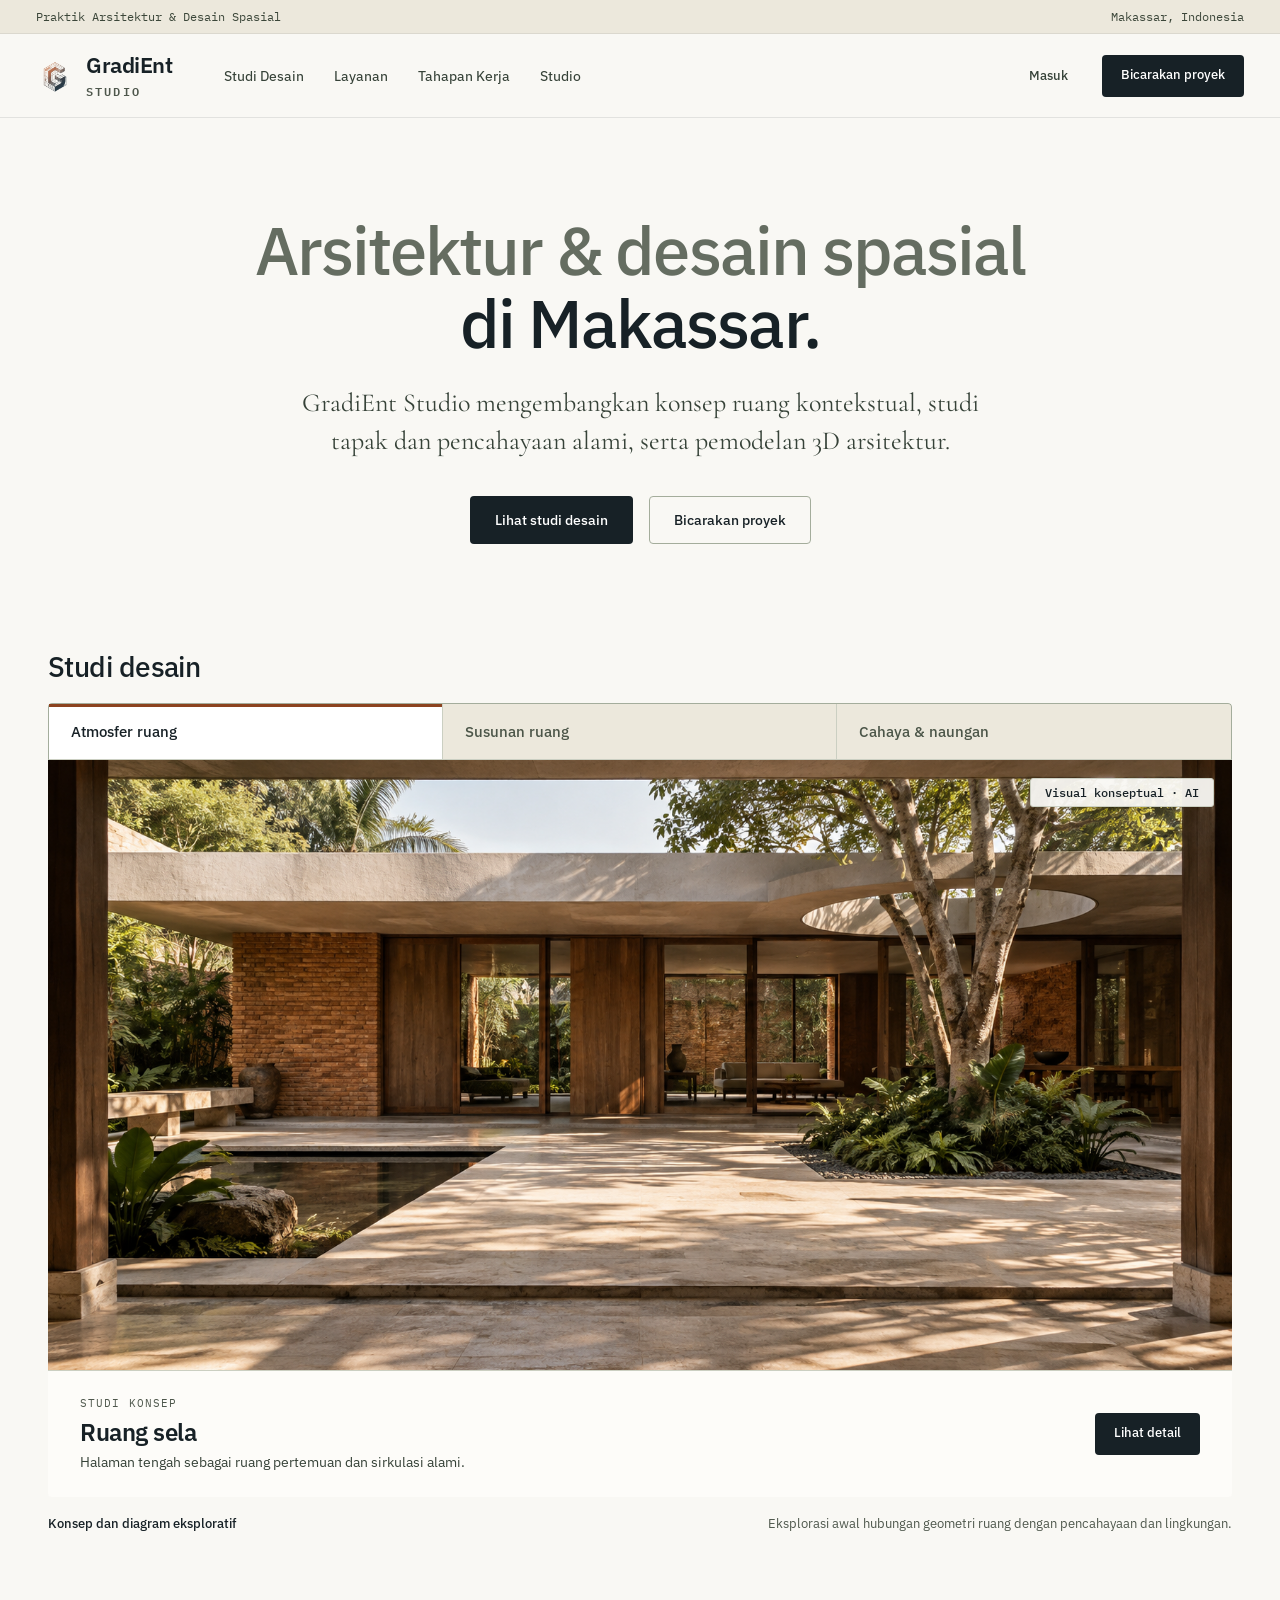
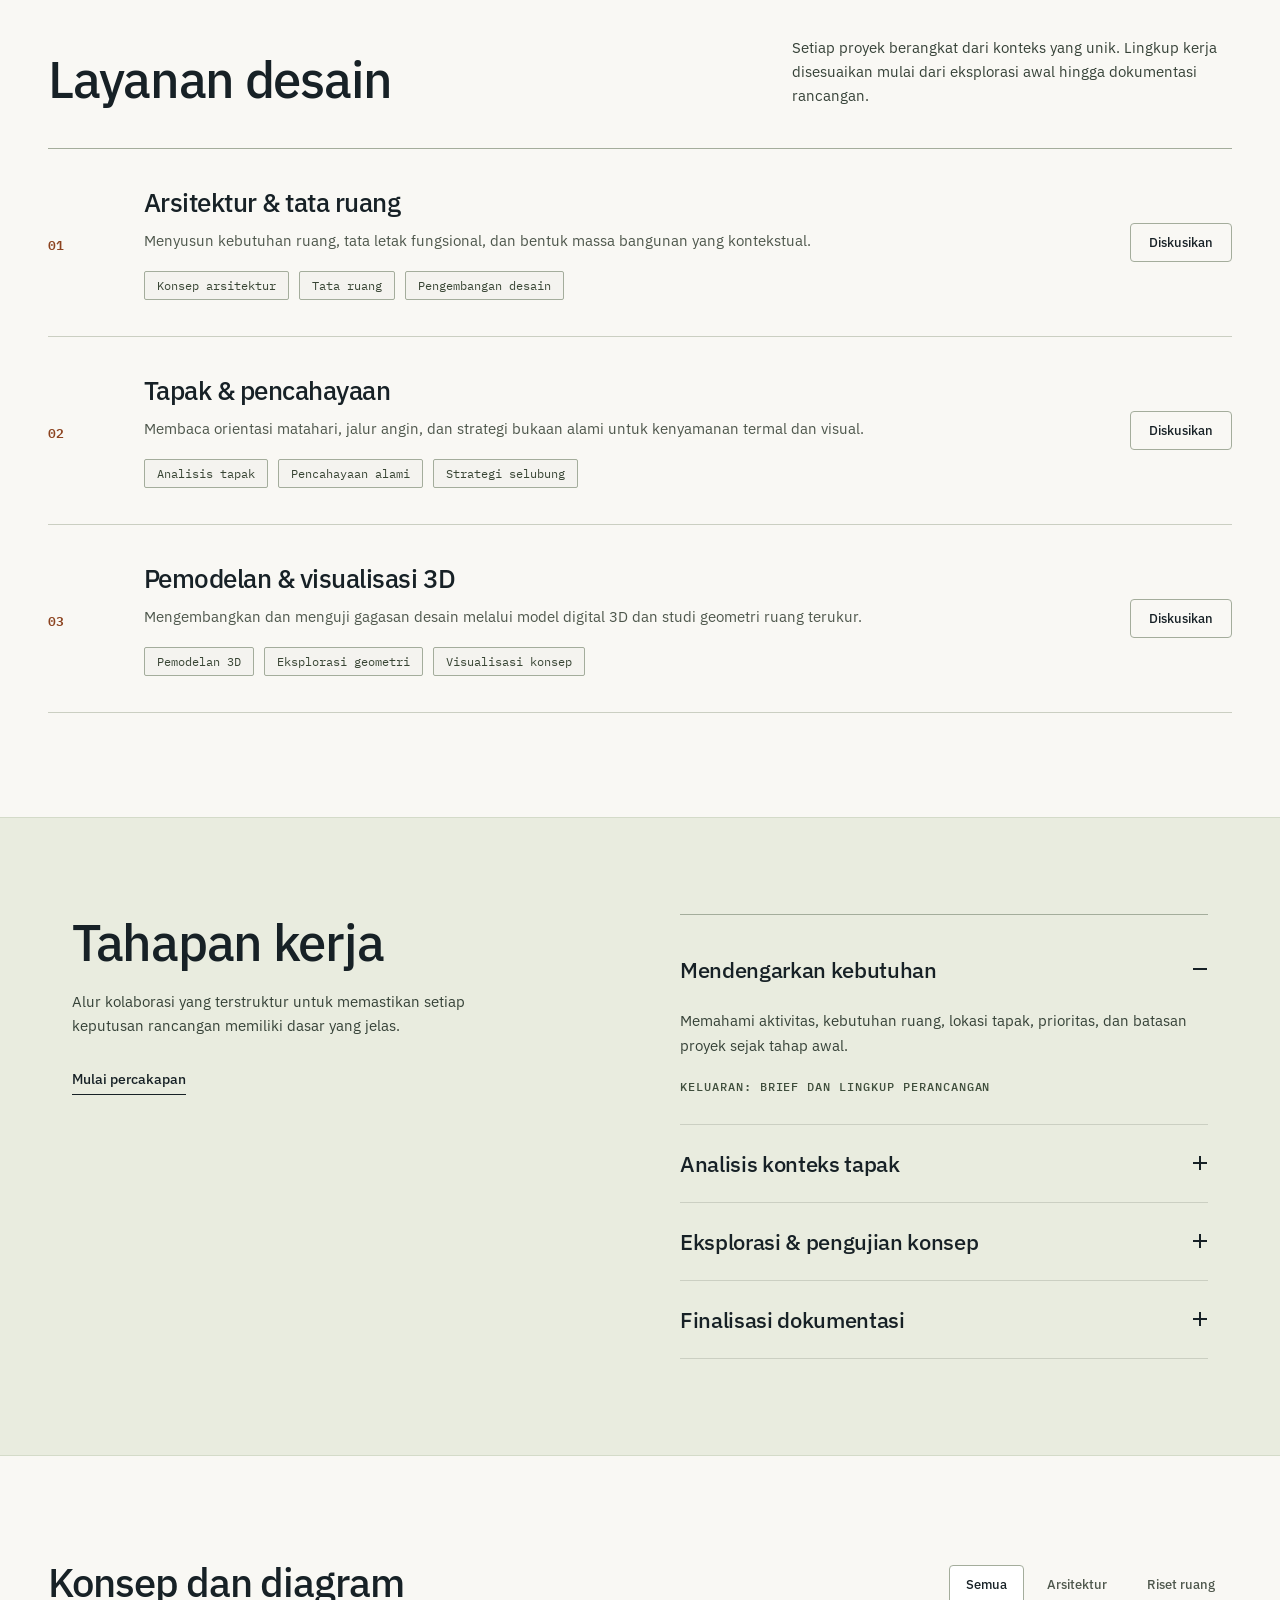
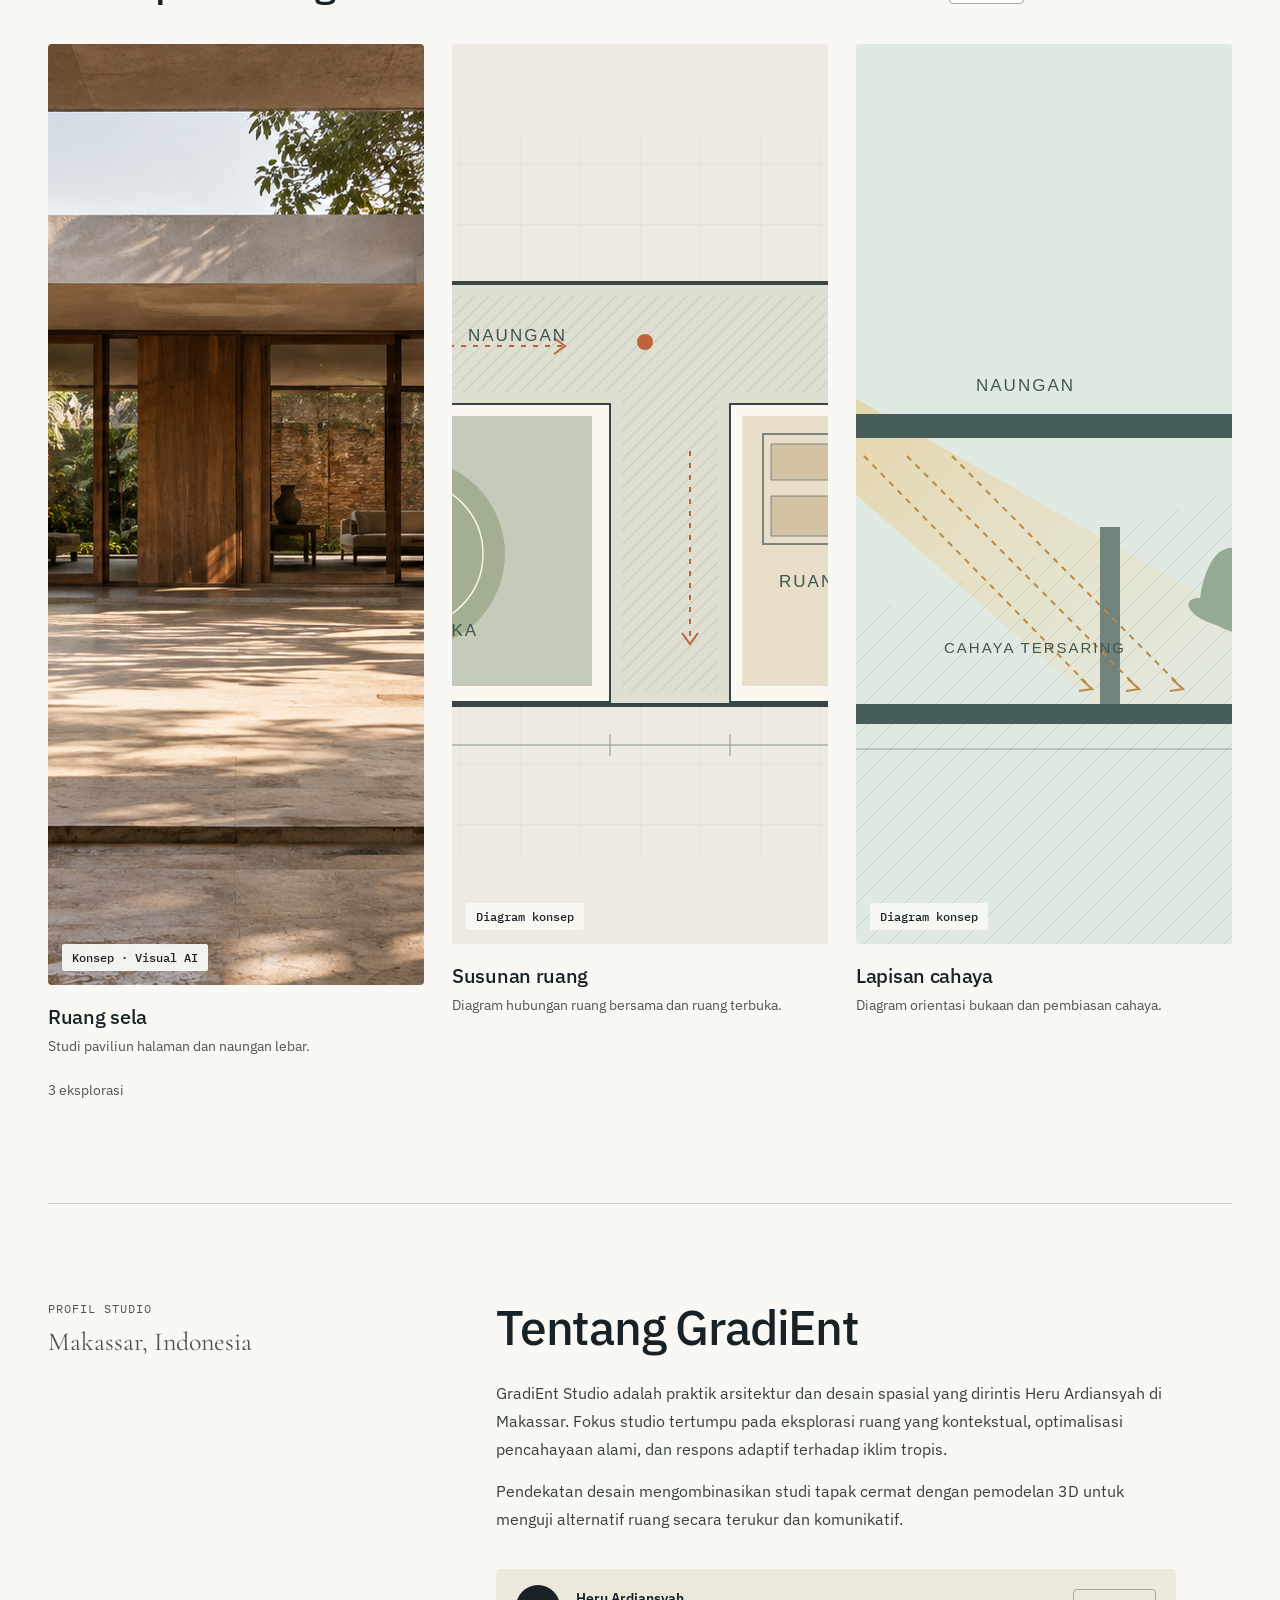
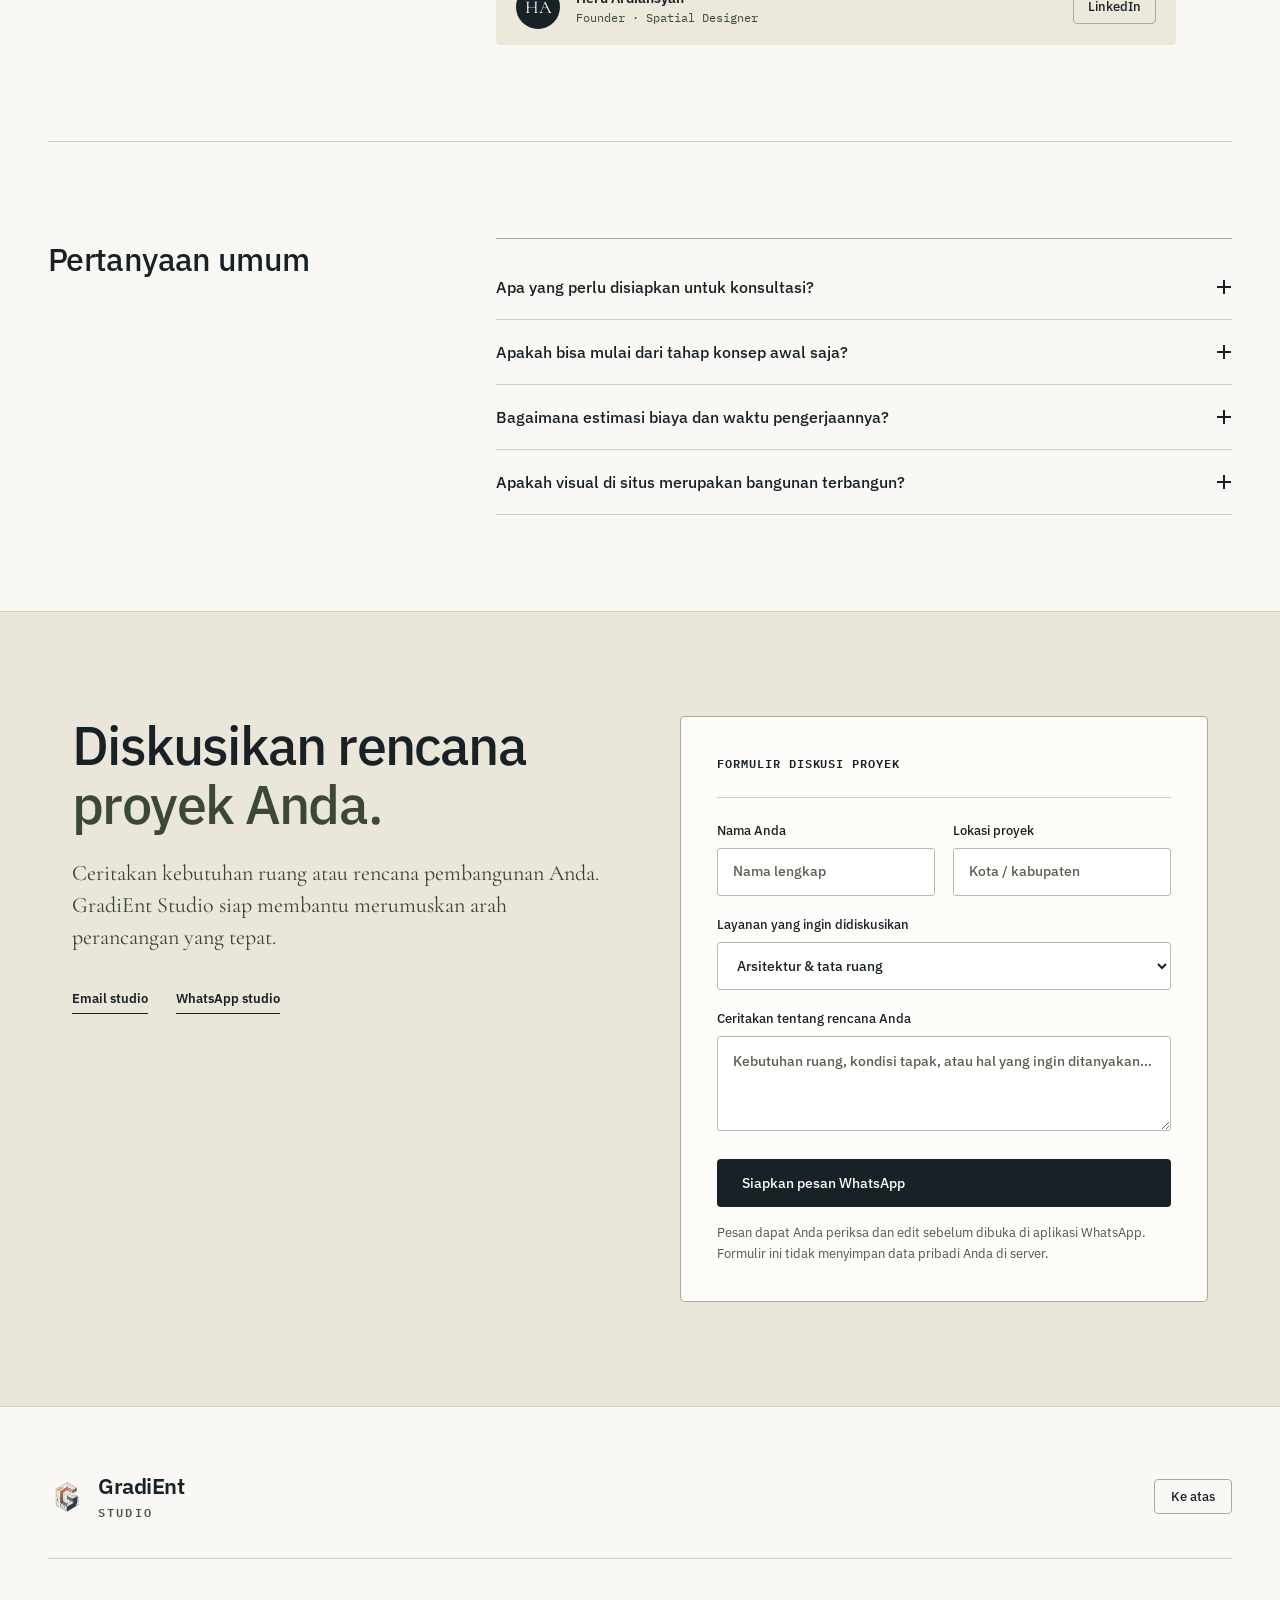
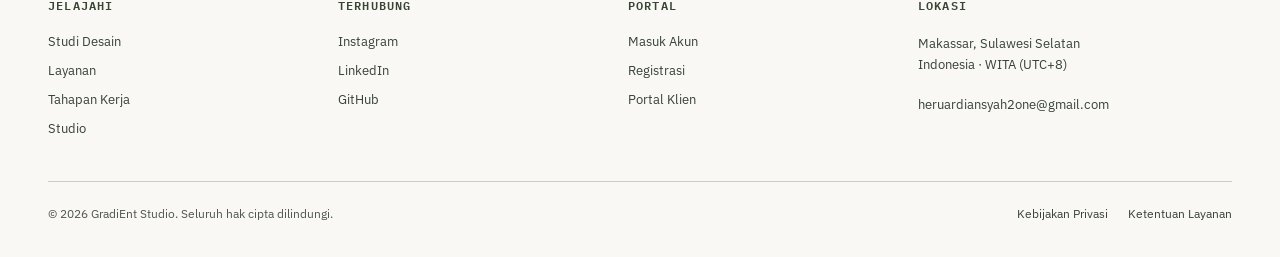
==== commit 98c4b992: "feat: deploy tactile architectural showcase with non-overlapping layout, concept dialogs, and de-slo" ====
--- a/index.html
+++ b/index.html
@@ -1,766 +1,141 @@
-<!DOCTYPE html>
+<!doctype html>
 <html lang="id">
 <head>
-  <meta charset="UTF-8">
-  <meta name="viewport" content="width=device-width, initial-scale=1.0">
-  <title>GradiEnt — Architecture & Spatial Studio</title>
-  <meta name="description" content="Tactile Architectural Practice & Computational Spatial Lab by Heru Ardiansyah. Climate, parametric form, biomimicry topology, and spatial harmony.">
-  <link rel="canonical" href="https://gradientarch.tech/">
-  
-  <!-- Open Graph / Social Preview -->
-  <meta property="og:type" content="website">
-  <meta property="og:title" content="GradiEnt — Architecture & Spatial Studio">
-  <meta property="og:description" content="Tactile Architectural Practice by Heru Ardiansyah. Climate, parametric form, biomimicry topology, and spatial harmony.">
-  <meta property="og:url" content="https://gradientarch.tech/">
-  <meta property="og:image" content="https://images.unsplash.com/photo-1600585154340-be6161a56a0c?auto=format&fit=crop&w=1200&q=80">
-  <meta name="twitter:card" content="summary_large_image">
-  <meta name="twitter:title" content="GradiEnt — Architecture & Spatial Studio">
-  <meta name="twitter:description" content="Tactile Architectural Practice by Heru Ardiansyah. Climate-adaptive architecture and computational spatial design.">
-  
-  <!-- Web Analytics: Google Analytics 4 (GA4) -->
-  <script async src="https://www.googletagmanager.com/gtag/js?id=G-W4GTB1CP38"></script>
-  <script>
-    window.dataLayer = window.dataLayer || [];
-    function gtag(){dataLayer.push(arguments);}
-    gtag('js', new Date());
-    gtag('config', 'G-W4GTB1CP38');
-  </script>
-  <!-- Zero-Config Client Telemetry (GoatCounter) -->
-  <script data-goatcounter="https://gradient-studio.goatcounter.com/count" async src="//gc.zgo.at/count.js"></script>
+<meta charset="utf-8">
+<meta name="viewport" content="width=device-width, initial-scale=1">
+<meta name="theme-color" content="#f9f8f4">
+<meta name="robots" content="index,follow">
+<title>GradiEnt Studio — Arsitektur & Desain Spasial Makassar</title>
+<meta name="description" content="GradiEnt Studio, praktik arsitektur dan desain spasial di Makassar oleh Heru Ardiansyah. Konsep ruang kontekstual, studi tapak dan pencahayaan alami, serta pemodelan 3D.">
+<link rel="canonical" href="https://gradientarch.tech/">
 
-  <link rel="preconnect" href="https://fonts.googleapis.com">
-  <link rel="preconnect" href="https://fonts.gstatic.com" crossorigin>
-  <link href="https://fonts.googleapis.com/css2?family=Cormorant+Garamond:ital,wght@0,500;0,600;0,700;1,600&family=IBM+Plex+Mono:wght@400;500;600&family=IBM+Plex+Sans:wght@400;500;600;700&display=swap" rel="stylesheet">
-  <style>
-  :root{
-    --ink:#172126;--ink-soft:#526168;--paper:#e7e3d8;--paper-deep:#d3cec1;--line:#b8b3a7;
-    --accent:#cf6b42;--accent-soft:#e8ae88;--blueprint:#a6c3c3;--canvas:#26383c;--white:#f7f3ea;
-    --success:#2ea44f;
-    --display:'Cormorant Garamond',Georgia,serif;--body:'IBM Plex Sans',Arial,sans-serif;--mono:'IBM Plex Mono',monospace;
-  }
-  @media (prefers-color-scheme:dark){:root:not([data-theme="light"]){--ink:#e7e3d8;--ink-soft:#abb5b3;--paper:#172126;--paper-deep:#223035;--line:#46575a;--canvas:#0f1b1e;--white:#f7f3ea;--blueprint:#9bc3c2}}
-  :root[data-theme="dark"]{--ink:#e7e3d8;--ink-soft:#abb5b3;--paper:#172126;--paper-deep:#223035;--line:#46575a;--canvas:#0f1b1e;--white:#f7f3ea;--blueprint:#9bc3c2}
-  *{box-sizing:border-box}html{scroll-behavior:smooth}body{margin:0;background:var(--paper);color:var(--ink);font-family:var(--body);padding:0 20px 48px;overflow-x:hidden}a{color:inherit;text-decoration:none}button{font:inherit;color:inherit}button:focus-visible,a:focus-visible{outline:2px solid var(--accent);outline-offset:4px}
-  .site{max-width:1320px;margin:auto}
-  
-  /* TOPBAR & STATUS BADGE */
-  .topbar{display:flex;align-items:center;justify-content:space-between;border-bottom:1px solid var(--line);padding:22px 0 18px;gap:22px}
-  .mark{font-family:var(--display);font-size:clamp(30px,3.8vw,42px);font-weight:700;letter-spacing:-0.03em;display:flex;align-items:center;gap:14px;line-height:1;transition:transform .3s ease}
-  .mark:hover{transform:scale(1.02)}
-  .mark .brand-name{background:linear-gradient(135deg, var(--ink) 30%, var(--accent) 100%);-webkit-background-clip:text;-webkit-text-fill-color:transparent}
-  .mark-dot{width:11px;height:11px;background:var(--accent);display:inline-block;border-radius:50%;box-shadow:0 0 14px var(--accent)}
-  .mark-sub{font-family:var(--mono);font-size:10px;letter-spacing:.16em;text-transform:uppercase;color:var(--accent);font-weight:600;margin-left:4px;padding-left:12px;border-left:1px solid var(--line)}
-  
-  .top-status{display:flex;align-items:center;gap:12px;font-family:var(--mono);font-size:10px;color:var(--ink-soft);letter-spacing:0.06em}
-  .status-dot{width:7px;height:7px;background:var(--success);border-radius:50%;display:inline-block;box-shadow:0 0 8px var(--success);animation:pulse 2s infinite}
-  @keyframes pulse{0%,100%{opacity:1;transform:scale(1)}50%{opacity:0.4;transform:scale(0.85)}}
+<!-- Open Graph / Social Preview -->
+<meta property="og:type" content="website">
+<meta property="og:title" content="GradiEnt Studio — Arsitektur & Desain Spasial Makassar">
+<meta property="og:description" content="GradiEnt Studio, praktik arsitektur dan desain spasial di Makassar oleh Heru Ardiansyah. Konsep ruang kontekstual, studi tapak dan pencahayaan alami, serta pemodelan 3D.">
+<meta property="og:url" content="https://gradientarch.tech/">
+<meta property="og:image" content="https://gradientarch.tech/assets/courtyard-concept.png">
+<meta name="twitter:card" content="summary_large_image">
+<meta name="twitter:title" content="GradiEnt Studio — Arsitektur & Desain Spasial Makassar">
+<meta name="twitter:description" content="GradiEnt Studio, praktik arsitektur dan desain spasial di Makassar oleh Heru Ardiansyah.">
 
-  .nav{display:flex;gap:22px;font-family:var(--mono);font-size:10px;letter-spacing:.08em;text-transform:uppercase;color:var(--ink-soft);align-items:center}
-  .nav a{transition:color .2s}.nav a:hover{color:var(--accent)}.theme-toggle{border:1px solid var(--line);background:transparent;padding:6px 10px;cursor:pointer;font-family:var(--mono);font-size:10px;letter-spacing:.06em;text-transform:uppercase;transition:all .2s}.theme-toggle:hover{border-color:var(--accent);color:var(--accent)}
-  
-  /* HERO SECTION */
-  .hero{display:grid;grid-template-columns:minmax(0,.86fr) minmax(360px,1.14fr);gap:clamp(32px,7vw,110px);align-items:center;padding:clamp(55px,8vw,115px) 0 95px}
-  .eyebrow,.section-kicker{font-family:var(--mono);font-size:10px;letter-spacing:.14em;text-transform:uppercase;color:var(--accent);display:flex;align-items:center;gap:10px}
-  .eyebrow:before,.section-kicker:before{content:'';width:28px;height:1px;background:var(--accent)}
-  h1{font-family:var(--display);font-size:clamp(64px,8.5vw,136px);font-weight:500;line-height:.8;letter-spacing:-.055em;margin:22px 0 32px;max-width:720px}
-  h1 em{font-weight:600;color:var(--accent);font-style:normal}
-  .hero-copy{font-size:16.5px;line-height:1.55;color:var(--ink-soft);max-width:440px}
-  .hero-actions{display:flex;gap:12px;margin-top:24px;flex-wrap:wrap}
-  .btn-primary{background:var(--accent);color:var(--white);padding:11px 20px;font:11px var(--mono);letter-spacing:.12em;text-transform:uppercase;text-decoration:none;font-weight:600;border:1px solid var(--accent);transition:all .2s ease;display:inline-flex;align-items:center;gap:8px}
-  .btn-primary:hover{background:transparent;color:var(--ink)}
-  .btn-secondary{background:transparent;color:var(--ink);padding:11px 20px;font:11px var(--mono);letter-spacing:.12em;text-transform:uppercase;text-decoration:none;border:1px solid var(--line);transition:all .2s ease;display:inline-flex;align-items:center;gap:8px}
-  .btn-secondary:hover{border-color:var(--accent);color:var(--accent)}
+<!-- Web Analytics: Google Analytics 4 (GA4) -->
+<script async src="https://www.googletagmanager.com/gtag/js?id=G-W4GTB1CP38"></script>
+<script>
+  window.dataLayer = window.dataLayer || [];
+  function gtag(){dataLayer.push(arguments);}
+  gtag('js', new Date());
+  gtag('config', 'G-W4GTB1CP38');
+</script>
 
-  .hero-meta{display:flex;gap:24px;margin-top:36px;padding-top:16px;border-top:1px solid var(--line);max-width:510px;flex-wrap:wrap}
-  .meta-item{display:grid;gap:4px}
-  .meta-label{font-family:var(--mono);font-size:9px;letter-spacing:.12em;text-transform:uppercase;color:var(--ink-soft)}
-  .meta-value{font-size:13px;font-weight:500}
-  
-  .blueprint-wrap{position:relative;min-height:500px;background:var(--canvas);overflow:hidden;border:1px solid rgba(166,195,195,.15)}
-  .blueprint-wrap:before{content:'LIVE STUDY / 01';position:absolute;top:18px;left:18px;color:var(--blueprint);opacity:.85;font:10px var(--mono);letter-spacing:.1em;z-index:1}
-  .blueprint-wrap:after{content:'GRADIENT / 3D AXON';position:absolute;bottom:18px;right:18px;color:var(--blueprint);opacity:.85;font:10px var(--mono);letter-spacing:.1em;z-index:1}
-  .grid{position:absolute;inset:0;background-image:linear-gradient(rgba(166,195,195,.08) 1px,transparent 1px),linear-gradient(90deg,rgba(166,195,195,.08) 1px,transparent 1px);background-size:34px 34px;transform:perspective(580px) rotateX(57deg) scale(1.5);transform-origin:center 85%;opacity:.65}
-  canvas{position:relative;width:100%;height:500px;display:block;z-index:2}
-  .blueprint-label{position:absolute;left:20px;bottom:18px;color:var(--blueprint);font:10px var(--mono);letter-spacing:.1em;z-index:3}
-
-  /* PROJECTS */
-  .projects{padding-bottom:110px}
-  .section-head{display:flex;align-items:end;justify-content:space-between;gap:20px;border-top:1px solid var(--line);padding-top:17px;margin-bottom:38px}
-  .section-head h2{font-family:var(--display);font-weight:500;font-size:clamp(40px,5.5vw,72px);line-height:.85;letter-spacing:-.04em;margin:0}
-  .section-note{font:10px var(--mono);color:var(--ink-soft);letter-spacing:.08em;text-transform:uppercase;text-align:right;line-height:1.7}
-  .project-grid{display:grid;grid-template-columns:repeat(12,1fr);gap:18px}
-  .project{position:relative;min-height:370px;background:var(--paper-deep);overflow:hidden;display:flex;flex-direction:column;justify-content:space-between;padding:20px;transition:transform .35s ease}
-  .project:hover{transform:translateY(-6px)}
-  .project:nth-child(1){grid-column:span 7;min-height:480px}
-  .project:nth-child(2){grid-column:span 5}
-  .project:nth-child(3){grid-column:span 5}
-  .project:nth-child(4){grid-column:span 7;min-height:420px}
-  .project-art{position:absolute;inset:0;overflow:hidden}
-  .project-art:before,.project-art:after{content:'';position:absolute;inset:15% 9%;border:1px solid var(--accent);transform:skewY(-13deg) rotate(-2deg);opacity:.75}
-  .project-art:after{inset:27% 18%;border-color:var(--ink);transform:skewY(13deg) rotate(3deg);opacity:.5}
-  .art-2{background:#b7b6a9}.art-2:before{border-color:#3a5558;transform:rotate(45deg) scale(1.25)}.art-2:after{border-color:#cf6b42;transform:rotate(-28deg) scale(.8)}
-  .art-3{background:#9faeb0}.art-3:before{border-color:#f1e6d0;transform:skewY(38deg) rotate(15deg) scale(1.2)}.art-3:after{border-color:#20363a;transform:skewY(-26deg) rotate(-12deg)}
-  .art-4{background:#c9c0ae}.art-4:before{border-color:#344c4f;transform:skewY(-22deg) rotate(32deg) scale(1.3)}.art-4:after{border-color:#cf6b42;transform:skewY(20deg) rotate(-34deg)}
-  .project-shade{position:absolute;inset:0;background:linear-gradient(180deg,rgba(20,32,35,.05) 35%,rgba(20,32,35,.85) 100%)}
-  .project-top,.project-bottom{position:relative;z-index:2;display:flex;justify-content:space-between;gap:18px;align-items:start}
-  .project-index{font:10px var(--mono);color:var(--white);letter-spacing:.1em}
-  .project-tag{font:10px var(--mono);color:var(--white);border:1px solid rgba(255,255,255,.6);padding:4px 8px;letter-spacing:.08em;text-transform:uppercase}
-  .project-metric{font:9px var(--mono);letter-spacing:.08em;color:var(--blueprint);background:rgba(20,32,35,0.75);padding:3px 8px;border:1px solid rgba(166,195,195,0.3);margin-bottom:8px;display:inline-block;text-transform:uppercase}
-  .project-title{font-family:var(--display);font-size:clamp(32px,3.8vw,54px);line-height:.84;color:var(--white);font-weight:500;letter-spacing:-.04em}
-  .project-location{font:10px var(--mono);color:var(--accent-soft);margin-top:8px;letter-spacing:.06em;text-transform:uppercase}
-
-  /* COMPUTATIONAL RESEARCH & ADAPTIVE FACADE LAB */
-  .lab-section{padding:30px 0 110px;border-top:1px solid var(--line)}
-  .lab-layout{display:grid;grid-template-columns:1fr 1.15fr;gap:clamp(30px,6vw,80px);margin-top:35px;align-items:start}
-  .lab-info h3{font-family:var(--display);font-size:clamp(36px,4.5vw,58px);font-weight:500;line-height:.88;letter-spacing:-.04em;margin:12px 0 20px}
-  .lab-info p{font-size:15px;line-height:1.6;color:var(--ink-soft);max-width:500px}
-  .lab-telemetry{display:grid;grid-template-columns:repeat(2,1fr);gap:16px;margin:28px 0;padding:20px;background:var(--paper-deep);border:1px solid var(--line)}
-  .telem-val{font-family:var(--mono);font-size:20px;font-weight:600;color:var(--accent)}
-  .telem-lbl{font-family:var(--mono);font-size:9px;letter-spacing:.1em;text-transform:uppercase;color:var(--ink-soft);margin-top:4px}
-  
-  .lab-viewer{background:var(--canvas);border:1px solid rgba(166,195,195,.2);padding:24px;position:relative;display:flex;flex-direction:column;gap:18px}
-  .lab-canvas-wrap{position:relative;height:380px;width:100%;background:#131c1f;overflow:hidden;border:1px solid rgba(166,195,195,.15)}
-  #facadeCanvas{width:100%;height:100%;display:block}
-  .lab-controls{display:grid;grid-template-columns:repeat(2,1fr);gap:14px;background:rgba(0,0,0,0.25);padding:16px;border:1px solid rgba(255,255,255,0.08)}
-  .control-group label{display:flex;justify-content:space-between;font-family:var(--mono);font-size:10px;color:var(--blueprint);letter-spacing:0.06em;margin-bottom:6px;text-transform:uppercase}
-  .control-group input[type="range"]{width:100%;accent-color:var(--accent);cursor:pointer}
-
-  /* MANIFESTO */
-  .manifesto{display:grid;grid-template-columns:.65fr 1.35fr;gap:clamp(30px,9vw,160px);padding:30px 0 110px;border-top:1px solid var(--line)}
-  .manifesto h2{font-family:var(--display);font-weight:500;font-size:clamp(42px,5.8vw,78px);line-height:.84;letter-spacing:-.05em;margin:0}
-  .manifesto-copy{font-size:clamp(20px,2.8vw,36px);line-height:1.1;letter-spacing:-.025em;max-width:790px}
-  .manifesto-copy span{color:var(--accent)}
-  .services{display:grid;grid-template-columns:repeat(3,1fr);gap:0;margin-top:48px;border-top:1px solid var(--line)}
-  .service{padding:18px 22px 18px 0;border-right:1px solid var(--line)}
-  .service:not(:first-child){padding-left:22px}
-  .service:last-child{border-right:0}
-  .service h3{font:11px var(--mono);letter-spacing:.1em;text-transform:uppercase;margin:0 0 12px;color:var(--accent)}
-  .service p{font-size:13.5px;line-height:1.45;color:var(--ink-soft);max-width:250px;margin:0}
-
-  /* CONTACT */
-  .contact{background:var(--ink);color:var(--paper);padding:60px clamp(24px,5vw,70px);display:grid;grid-template-columns:1.1fr .9fr;gap:50px;align-items:end}
-  .contact h2{font-family:var(--display);font-size:clamp(48px,6.5vw,94px);font-weight:500;line-height:.8;letter-spacing:-.05em;margin:0}
-  .contact h2 em{color:var(--accent);font-style:normal}
-  
-  /* FOOTER & SAAS LEGAL SHIELD (Reel 4) */
-  footer{padding:26px 0 10px;display:flex;justify-content:space-between;color:var(--ink-soft);font:10px var(--mono);letter-spacing:.06em;text-transform:uppercase;border-top:1px solid var(--line);margin-top:40px;flex-wrap:wrap;gap:14px}
-  .legal-links{display:flex;gap:18px}
-  .legal-links a{text-decoration:underline;cursor:pointer}
-  .legal-links a:hover{color:var(--accent)}
-
-  /* MODAL LEGAL SHIELD */
-  .modal-backdrop{display:none;position:fixed;inset:0;background:rgba(0,0,0,0.7);backdrop-filter:blur(6px);z-index:999;align-items:center;justify-content:center;padding:20px}
-  .modal-backdrop.open{display:flex}
-  .modal-card{background:var(--paper);color:var(--ink);max-width:640px;width:100%;max-height:85vh;overflow-y:auto;padding:36px;border:1px solid var(--line);position:relative;box-shadow:0 24px 60px rgba(0,0,0,0.3)}
-  .modal-close{position:absolute;top:18px;right:20px;background:none;border:none;font-size:24px;cursor:pointer;color:var(--ink-soft)}
-  .modal-card h3{font-family:var(--display);font-size:32px;margin:0 0 14px;color:var(--ink)}
-  .modal-card p,.modal-card li{font-size:13.5px;line-height:1.6;color:var(--ink-soft)}
-  .modal-card ul{padding-left:18px;margin:12px 0}
-
-  @media(max-width:860px){
-    body{padding-inline:16px}
-    .topbar{align-items:flex-start;flex-direction:column;gap:14px}
-    .nav{gap:12px;flex-wrap:wrap;justify-content:flex-start;width:100%}
-    .hero{grid-template-columns:1fr;padding-top:40px}
-    .blueprint-wrap,canvas{min-height:360px;height:360px}
-    .project-grid{grid-template-columns:1fr}
-    .project,.project:nth-child(1),.project:nth-child(2),.project:nth-child(3),.project:nth-child(4){grid-column:auto;min-height:355px}
-    .lab-layout{grid-template-columns:1fr}
-    .manifesto{grid-template-columns:1fr;gap:35px}
-    .services{grid-template-columns:1fr}
-    .service,.service:not(:first-child){padding:18px 0;border-right:0;border-bottom:1px solid var(--line)}
-    .service:last-child{border-bottom:0}
-    .contact{grid-template-columns:1fr;padding:45px 22px;gap:45px}
-  }
-  </style>
+<link rel="icon" href="assets/brand-logo.png">
+<link rel="preconnect" href="https://fonts.googleapis.com">
+<link rel="preconnect" href="https://fonts.gstatic.com" crossorigin>
+<link href="https://fonts.googleapis.com/css2?family=Cormorant+Garamond:wght@400;500;600&family=IBM+Plex+Sans:wght@400;500;600&family=IBM+Plex+Mono:wght@400;500&display=swap" rel="stylesheet">
+<link rel="stylesheet" href="styles.css">
+<script src="app.js" defer></script>
 </head>
 <body>
+<a class="skip-link" href="#main">Langsung ke konten</a>
+<div class="topline"><span>Praktik Arsitektur & Desain Spasial</span><span>Makassar, Indonesia</span></div>
+<header class="header">
+  <a href="#" class="brand" aria-label="GradiEnt Studio — beranda"><img src="assets/brand-logo.png" alt="" width="40" height="40"><span>GradiEnt<span class="brand-studio">STUDIO</span></span></a>
+  <nav class="desktop-nav" aria-label="Navigasi utama"><a href="#explorations">Studi Desain</a><a href="#services">Layanan</a><a href="#process">Tahapan Kerja</a><a href="#studio">Studio</a></nav>
+  <div class="header-actions"><a class="account" href="https://gradientarch.tech/login">Masuk</a><a class="button button-dark compact" href="#contact">Bicarakan proyek</a><button id="menu-button" class="menu-button" aria-label="Buka menu" aria-controls="mobile-nav" aria-expanded="false"><span></span><span></span></button></div>
+</header>
+<nav id="mobile-nav" class="mobile-nav" aria-label="Navigasi ponsel" hidden><a href="#explorations">Studi Desain</a><a href="#services">Layanan</a><a href="#process">Tahapan Kerja</a><a href="#studio">Studio</a><a href="https://gradientarch.tech/login">Masuk ke akun</a><a href="#contact">Bicarakan proyek</a></nav>
+<main id="main">
+<section class="hero" aria-labelledby="hero-title">
+  <div class="hero-content">
+    <h1 id="hero-title"><span>Arsitektur & desain spasial</span><br>di Makassar.</h1>
+    <p class="hero-description">GradiEnt Studio mengembangkan konsep ruang kontekstual, studi tapak dan pencahayaan alami, serta pemodelan 3D arsitektur.</p>
+    <div class="hero-actions">
+      <a href="#explorations" class="button button-dark">Lihat studi desain</a>
+      <a href="#contact" class="button button-outline">Bicarakan proyek</a>
+    </div>
+  </div>
+</section>
 
-<div class="site">
-  <header class="topbar">
-    <a class="mark" href="#top">
-      <i class="mark-dot"></i>
-      <span class="brand-name">GradiEnt</span>
-      <span class="mark-sub">Studio</span>
-    </a>
-    
-    <div class="top-status">
-      <span class="status-dot"></span>
-      <span id="liveClock">MAKASSAR (WITA) --:--:--</span>
-      <span style="border-left:1px solid var(--line);padding-left:10px;color:var(--accent);">GRADIENTARCH.TECH</span>
+<section class="showcase wrap" id="explorations" aria-labelledby="showcase-title">
+  <div class="section-caption"><h2 id="showcase-title">Studi desain</h2></div>
+  <div class="showcase-frame">
+    <div class="showcase-tabs" role="tablist" aria-label="Sudut pandang eksplorasi"><button id="tab-atmosphere" role="tab" aria-selected="true" aria-controls="panel-atmosphere" tabindex="0">Atmosfer ruang</button><button id="tab-space" role="tab" aria-selected="false" aria-controls="panel-space" tabindex="-1">Susunan ruang</button><button id="tab-light" role="tab" aria-selected="false" aria-controls="panel-light" tabindex="-1">Cahaya & naungan</button></div>
+    <div id="panel-atmosphere" class="showcase-panel" role="tabpanel" aria-labelledby="tab-atmosphere">
+      <div class="showcase-media">
+        <img class="showcase-image" src="assets/courtyard-concept.png" alt="Ilustrasi konsep paviliun tropis dengan halaman, pohon, dinding bata, dan naungan lebar" fetchpriority="high" width="1672" height="941">
+        <span class="media-label">Visual konseptual · AI</span>
+      </div>
+      <div class="showcase-info-bar">
+        <div class="info-text">
+          <span class="micro">STUDI KONSEP</span>
+          <h3>Ruang sela</h3>
+          <p>Halaman tengah sebagai ruang pertemuan dan sirkulasi alami.</p>
+        </div>
+        <button class="button button-dark compact" data-project="courtyard">Lihat detail</button>
+      </div>
     </div>
+    <div id="panel-space" class="showcase-panel" role="tabpanel" aria-labelledby="tab-space" hidden>
+      <div class="showcase-media">
+        <img class="showcase-image" src="assets/space-study.svg?v=3" alt="Diagram konseptual hubungan ruang terbuka, naungan dan ruang bersama" width="1440" height="900">
+        <span class="media-label">Diagram konsep</span>
+      </div>
+      <div class="showcase-info-bar">
+        <div class="info-text">
+          <span class="micro">ORGANISASI RUANG</span>
+          <h3>Susunan ruang</h3>
+          <p>Diagram hubungan fungsional antara ruang bersama, halaman terbuka, dan area bernaung.</p>
+        </div>
+        <button class="button button-dark compact" data-project="space">Buka eksplorasi</button>
+      </div>
+    </div>
+    <div id="panel-light" class="showcase-panel" role="tabpanel" aria-labelledby="tab-light" hidden>
+      <div class="showcase-media">
+        <img class="showcase-image" src="assets/light-study.svg?v=3" alt="Ilustrasi prinsip overhang menyaring cahaya pada ruang di bawah naungan" width="1440" height="900">
+        <span class="media-label">Diagram konsep</span>
+      </div>
+      <div class="showcase-info-bar">
+        <div class="info-text">
+          <span class="micro">CAHAYA & NAUNGAN</span>
+          <h3>Lapisan cahaya</h3>
+          <p>Diagram prinsip overhang dan peneduh dalam mengatur penetrasi cahaya alami.</p>
+        </div>
+        <button class="button button-dark compact" data-project="light">Buka eksplorasi</button>
+      </div>
+    </div>
+  </div>
+  <div class="showcase-meta"><span>Konsep dan diagram eksploratif</span><p>Eksplorasi awal hubungan geometri ruang dengan pencahayaan dan lingkungan.</p></div>
+</section>
 
-    <nav class="nav" aria-label="Primary navigation">
-      <a href="#projects">Work</a>
-      <a href="#computational-lab">Lab / 3D</a>
-      <a href="#approach">Manifesto</a>
-      <a href="#contact">Contact</a>
-      <button class="theme-toggle" id="themeToggle" type="button">Theme: auto</button>
-    </nav>
-  </header>
+<section class="services section wrap" id="services" aria-labelledby="services-title"><div class="section-heading"><div><h2 id="services-title">Layanan desain</h2></div><p class="section-intro">Setiap proyek berangkat dari konteks yang unik. Lingkup kerja disesuaikan mulai dari eksplorasi awal hingga dokumentasi rancangan.</p></div>
+<div class="service-list">
+  <article class="service-row"><span class="service-number">01</span><div><h3>Arsitektur & tata ruang</h3><p>Menyusun kebutuhan ruang, tata letak fungsional, dan bentuk massa bangunan yang kontekstual.</p><div class="tags"><span>Konsep arsitektur</span><span>Tata ruang</span><span>Pengembangan desain</span></div></div><a href="#contact" class="service-link" data-service="Arsitektur & tata ruang">Diskusikan</a></article>
+  <article class="service-row"><span class="service-number">02</span><div><h3>Tapak & pencahayaan</h3><p>Membaca orientasi matahari, jalur angin, dan strategi bukaan alami untuk kenyamanan termal dan visual.</p><div class="tags"><span>Analisis tapak</span><span>Pencahayaan alami</span><span>Strategi selubung</span></div></div><a href="#contact" class="service-link" data-service="Tapak & pencahayaan">Diskusikan</a></article>
+  <article class="service-row"><span class="service-number">03</span><div><h3>Pemodelan & visualisasi 3D</h3><p>Mengembangkan dan menguji gagasan desain melalui model digital 3D dan studi geometri ruang terukur.</p><div class="tags"><span>Pemodelan 3D</span><span>Eksplorasi geometri</span><span>Visualisasi konsep</span></div></div><a href="#contact" class="service-link" data-service="Pemodelan & visualisasi 3D">Diskusikan</a></article>
+</div></section>
 
-  <main id="top">
-    <!-- HERO SECTION -->
-    <section class="hero">
-      <div>
-        <div class="eyebrow">GradiEnt Studio / Est. 2026</div>
-        <h1>Spaces with<br><em>weather</em> in them.</h1>
-        <p class="hero-copy">Most modern buildings are sealed glass boxes fighting the tropics with oversized air conditioning. GradiEnt designs architecture that listens: calibrating adaptive envelopes, equatorial sun paths, and passive wind vectors into enduring spatial sanctuaries.</p>
-        
-        <div class="hero-actions">
-          <a href="#projects" class="btn-primary">Explore Selected Work ↓</a>
-          <a href="#contact" class="btn-secondary">Initiate Feasibility Study →</a>
-        </div>
+<section class="process-section" id="process" aria-labelledby="process-title"><div class="wrap process-layout"><div class="process-intro"><h2 id="process-title">Tahapan kerja</h2><p class="section-intro">Alur kolaborasi yang terstruktur untuk memastikan setiap keputusan rancangan memiliki dasar yang jelas.</p><a href="#contact" class="text-link">Mulai percakapan</a></div><div class="process-steps">
+<details open><summary><h3>Mendengarkan kebutuhan</h3><span class="plus" aria-hidden="true"></span></summary><div class="step-body"><p>Memahami aktivitas, kebutuhan ruang, lokasi tapak, prioritas, dan batasan proyek sejak tahap awal.</p><span class="micro">Keluaran: Brief dan lingkup perancangan</span></div></details>
+<details><summary><h3>Analisis konteks tapak</h3><span class="plus" aria-hidden="true"></span></summary><div class="step-body"><p>Menelaah kondisi tapak, orientasi matahari, sirkulasi akses, dan iklim mikro sekitar sebagai landasan desain.</p><span class="micro">Keluaran: Pemetaan potensi dan batasan</span></div></details>
+<details><summary><h3>Eksplorasi & pengujian konsep</h3><span class="plus" aria-hidden="true"></span></summary><div class="step-body"><p>Mengembangkan alternatif organisasi ruang, hubungan massa, dan strategi naungan untuk menemukan solusi terbaik.</p><span class="micro">Keluaran: Konsep terpilih dan diagram ruang</span></div></details>
+<details><summary><h3>Finalisasi dokumentasi</h3><span class="plus" aria-hidden="true"></span></summary><div class="step-body"><p>Mengembangkan gambar arsitektural dan materi visual terukur sesuai tahap pekerjaan yang disepakati.</p><span class="micro">Keluaran: Dokumentasi rancangan terpadu</span></div></details>
+</div></div></section>
 
-        <div class="hero-meta">
-          <div class="meta-item"><span class="meta-label">Founder & Principal</span><span class="meta-value">Heru Ardiansyah</span></div>
-          <div class="meta-item"><span class="meta-label">Discipline</span><span class="meta-value">Spatial Computing + Adaptive Kinetic Envelopes</span></div>
-          <div class="meta-item"><span class="meta-label">Studio Inquiries</span><span class="meta-value"><a href="mailto:heru@gradientarch.tech" style="color:var(--accent);text-decoration:underline;">heru@gradientarch.tech</a></span></div>
-        </div>
-      </div>
-      <div class="blueprint-wrap" aria-label="Interactive wireframe study of a courtyard building">
-        <div class="grid"></div>
-        <canvas id="modelCanvas"></canvas>
-        <span class="blueprint-label">PARAMETRIC COURTYARD / AXONOMETRIC TELEMETRY</span>
-      </div>
-    </section>
+<section class="section wrap studies" aria-labelledby="studies-title"><div class="section-heading compact-heading"><div><h2 id="studies-title">Konsep dan diagram</h2></div><div class="filters" role="group" aria-label="Filter eksplorasi"><button class="active" data-filter="all" aria-pressed="true">Semua</button><button data-filter="architecture" aria-pressed="false">Arsitektur</button><button data-filter="research" aria-pressed="false">Riset ruang</button></div></div>
+<div class="study-grid" id="study-grid">
+<article class="study-card" data-category="architecture"><button class="study-image" data-project="courtyard" aria-label="Buka Ruang sela"><img src="assets/courtyard-concept.png" alt="Paviliun tropis konseptual di sekitar halaman" loading="lazy" width="1672" height="941"><span class="study-badge">Konsep · Visual AI</span></button><div class="study-info"><div><h3><button class="title-button" data-project="courtyard">Ruang sela</button></h3><p>Studi paviliun halaman dan naungan lebar.</p></div></div></article>
+<article class="study-card" data-category="research"><button class="study-image" data-project="space" aria-label="Buka Susunan ruang"><img src="assets/space-study.svg?v=3" alt="Studi denah ruang bersama dan halaman" loading="lazy" width="1440" height="900"><span class="study-badge">Diagram konsep</span></button><div class="study-info"><div><h3><button class="title-button" data-project="space">Susunan ruang</button></h3><p>Diagram hubungan ruang bersama dan ruang terbuka.</p></div></div></article>
+<article class="study-card" data-category="research"><button class="study-image" data-project="light" aria-label="Buka Lapisan cahaya"><img src="assets/light-study.svg?v=3" alt="Diagram konseptual cahaya dan naungan" loading="lazy" width="1440" height="900"><span class="study-badge">Diagram konsep</span></button><div class="study-info"><div><h3><button class="title-button" data-project="light">Lapisan cahaya</button></h3><p>Diagram orientasi bukaan dan pembiasan cahaya.</p></div></div></article>
+</div><p class="gallery-status" id="gallery-status" aria-live="polite">3 eksplorasi</p></section>
 
-    <!-- SELECTED PROJECTS -->
-    <section class="projects" id="projects">
-      <div class="section-head">
-        <div>
-          <div class="section-kicker">Selected work / 2024—26</div>
-          <h2>Grounded<br>gestures.</h2>
-        </div>
-        <div class="section-note">Four studies in<br>light, mass + thermal air</div>
-      </div>
-      <div class="project-grid">
-        <a class="project" href="#contact">
-          <div class="project-art art-1"><div class="project-shade"></div></div>
-          <div class="project-top"><span class="project-index">01 / 04</span><span class="project-tag">Built</span></div>
-          <div class="project-bottom">
-            <div>
-              <div class="project-metric">42% PEAK COOLING REDUCTION · POROUS VERANDA</div>
-              <div class="project-title">House for<br>the Long View</div>
-              <div class="project-location">Makassar, ID / Daylight Adaptive</div>
-            </div>
-          </div>
-        </a>
-        <a class="project" href="#contact">
-          <div class="project-art art-2"><div class="project-shade"></div></div>
-          <div class="project-top"><span class="project-index">02 / 04</span><span class="project-tag">In progress</span></div>
-          <div class="project-bottom">
-            <div>
-              <div class="project-metric">18h THERMAL MASS RETENTION · RAMMED EARTH</div>
-              <div class="project-title">Salt<br>Library</div>
-              <div class="project-location">South Sulawesi, ID / Passive Thermal Mass</div>
-            </div>
-          </div>
-        </a>
-        <a class="project" href="#computational-lab">
-          <div class="project-art art-3"><div class="project-shade"></div></div>
-          <div class="project-top"><span class="project-index">03 / 04</span><span class="project-tag">Core Research</span></div>
-          <div class="project-bottom">
-            <div>
-              <div class="project-metric">sDA 84.2% · ML SURROGATE CONTROL · SNI 6197</div>
-              <div class="project-title">Mattoanging<br>Community Hub</div>
-              <div class="project-location">Adaptive Kinetic Facade & ML Daylighting / Makassar 2026</div>
-            </div>
-          </div>
-        </a>
-        <a class="project" href="#contact">
-          <div class="project-art art-4"><div class="project-shade"></div></div>
-          <div class="project-top"><span class="project-index">04 / 04</span><span class="project-tag">Built</span></div>
-          <div class="project-bottom">
-            <div>
-              <div class="project-metric">100% PASSIVE STACK VENTILATION · TIMBER CORE</div>
-              <div class="project-title">The Quiet<br>Workshop</div>
-              <div class="project-location">Gowa, ID / Natural Stack Ventilation</div>
-            </div>
-          </div>
-        </a>
-      </div>
-    </section>
+<section class="studio-section wrap" id="studio" aria-labelledby="studio-title"><div class="studio-label"><span class="micro">PROFIL STUDIO</span><span class="studio-city">Makassar, Indonesia</span></div><div class="studio-copy"><h2 id="studio-title">Tentang GradiEnt</h2><p>GradiEnt Studio adalah praktik arsitektur dan desain spasial yang dirintis Heru Ardiansyah di Makassar. Fokus studio tertumpu pada eksplorasi ruang yang kontekstual, optimalisasi pencahayaan alami, dan respons adaptif terhadap iklim tropis.</p><p>Pendekatan desain mengombinasikan studi tapak cermat dengan pemodelan 3D untuk menguji alternatif ruang secara terukur dan komunikatif.</p><div class="founder"><span class="founder-monogram">HA</span><div><strong>Heru Ardiansyah</strong><span>Founder · Spatial Designer</span></div><a href="https://www.linkedin.com/in/heru-ardiansyah-84a97343a/" target="_blank" rel="noopener noreferrer" class="founder-link">LinkedIn</a></div></div></section>
 
-    <!-- COMPUTATIONAL LAB & ADAPTIVE KINETIC ENVELOPE (Heru Ardiansyah - Mattoanging Community Hub) -->
-    <section class="lab-section" id="computational-lab">
-      <div class="section-head">
-        <div>
-          <div class="section-kicker">02 / Computational Lab & Research</div>
-          <h2>Adaptive kinetic<br>envelope.</h2>
-        </div>
-        <div class="section-note">Solar Trajectory vs<br>Tropical Thermal Glare</div>
-      </div>
+<section class="faq-section wrap" aria-labelledby="faq-title"><h2 id="faq-title">Pertanyaan umum</h2><div class="faq-list"><details><summary>Apa yang perlu disiapkan untuk konsultasi?<span class="plus" aria-hidden="true"></span></summary><p>Gambaran kebutuhan, lokasi tapak, dan perkiraan luas jika sudah tersedia. Foto lokasi, referensi rancangan, serta kisaran anggaran akan mempermudah diskusi awal.</p></details><details><summary>Apakah bisa mulai dari tahap konsep awal saja?<span class="plus" aria-hidden="true"></span></summary><p>Bisa. Tahapan, keluaran dokumen, dan batas pekerjaan disepakati di awal sesuai kebutuhan dan skala proyek Anda.</p></details><details><summary>Bagaimana estimasi biaya dan waktu pengerjaannya?<span class="plus" aria-hidden="true"></span></summary><p>Penawaran kerja dan jadwal disusun setelah lingkup, kompleksitas ruang, dan materi awal dipahami bersama sebelum pengerjaan dimulai.</p></details><details><summary>Apakah visual di situs merupakan bangunan terbangun?<span class="plus" aria-hidden="true"></span></summary><p>Materi yang ditampilkan saat ini merupakan eksplorasi konsep awal dan diagram ruang. Setiap visual diberi keterangan transparan sesuai status pengembangannya.</p></details></div></section>
 
-      <div class="lab-layout">
-        <div class="lab-info">
-          <h3>The Tropical Daylighting Paradox.</h3>
-          <p>
-            In equatorial Sulawesi, unfiltered sunlight provides abundant lumen—until afternoon glare forces occupants to pull blinds and switch on artificial lighting. In the <strong>Mattoanging Community Hub</strong> master research, Heru Ardiansyah engineered an adaptive kinetic building envelope governed by surrogate machine learning (ANN & XGBoost). Louvers continuously track equatorial sun vectors, bouncing daylight deep across 0.75m desk planes while eliminating direct solar heat.
-          </p>
-          <div class="lab-telemetry">
-            <div>
-              <div class="telem-val" id="luxTelemetry">425 Lux</div>
-              <div class="telem-lbl">Workplane Illuminance (SNI 6197)</div>
-            </div>
-            <div>
-              <div class="telem-val" id="sdaTelemetry">84.2%</div>
-              <div class="telem-lbl">sDA 300,50% (LM-83-23)</div>
-            </div>
-            <div>
-              <div class="telem-val" id="aseTelemetry">3.8%</div>
-              <div class="telem-lbl">ASE &lt; 10% (Anti-Glare)</div>
-            </div>
-            <div>
-              <div class="telem-val" id="angleTelemetry">48.0°</div>
-              <div class="telem-lbl">Kinematic Louver Angle (θ)</div>
-            </div>
-          </div>
-          <p style="font-size:13px;color:var(--ink-soft);font-family:var(--mono);margin-top:16px;line-height:1.7;">
-            • Actuator System: Rotary Servo (θ: 0°—90°) & Linear Vertex Actuator<br>
-            • Material: Marine-Grade AA6063-T6 (Specular Light-Shelf R ≥ 80%)<br>
-            • Climatic Calibration: EPW Makassar-Paotere (-5.15° S / 119.41° E)
-          </p>
-        </div>
+<section class="contact-section" id="contact" aria-labelledby="contact-title"><div class="wrap contact-layout"><div class="contact-intro"><h2 id="contact-title">Diskusikan rencana<br><span>proyek Anda.</span></h2><p class="contact-description">Ceritakan kebutuhan ruang atau rencana pembangunan Anda.<br>GradiEnt Studio siap membantu merumuskan arah perancangan yang tepat.</p><div class="contact-links"><a href="mailto:heruardiansyah2one@gmail.com">Email studio</a><a href="https://wa.me/6285143628550" target="_blank" rel="noopener noreferrer">WhatsApp studio</a></div></div>
+<form id="inquiry-form" class="inquiry-form"><div class="form-top"><span class="form-title">Formulir Diskusi Proyek</span></div><div class="form-row"><label for="client-name">Nama Anda<input id="client-name" name="name" autocomplete="name" placeholder="Nama lengkap" required maxlength="100"></label><label for="project-location">Lokasi proyek<input id="project-location" name="location" placeholder="Kota / kabupaten" required maxlength="120"></label></div><label for="service-select">Layanan yang ingin didiskusikan<select id="service-select" name="service"><option>Arsitektur & tata ruang</option><option>Tapak & pencahayaan</option><option>Pemodelan & visualisasi 3D</option><option>Belum tahu, ingin berdiskusi</option></select></label><label for="project-brief">Ceritakan tentang rencana Anda<textarea id="project-brief" name="brief" rows="3" placeholder="Kebutuhan ruang, kondisi tapak, atau hal yang ingin ditanyakan…" required maxlength="2000"></textarea></label><button class="button button-dark" type="submit">Siapkan pesan WhatsApp</button><p class="form-note">Pesan dapat Anda periksa dan edit sebelum dibuka di aplikasi WhatsApp. Formulir ini tidak menyimpan data pribadi Anda di server.</p></form></div></section>
+</main>
+<footer class="footer wrap"><div class="footer-top"><a href="#" class="brand"><img src="assets/brand-logo.png" alt="Logo GradiEnt" width="40" height="40"><span>GradiEnt<span class="brand-studio">STUDIO</span></span></a><a class="back-top" href="#" aria-label="Kembali ke atas">Ke atas</a></div><div class="footer-links"><div><span class="footer-heading">JELAJAHI</span><a href="#explorations">Studi Desain</a><a href="#services">Layanan</a><a href="#process">Tahapan Kerja</a><a href="#studio">Studio</a></div><div><span class="footer-heading">TERHUBUNG</span><a href="https://instagram.com/heruardiansyah_" target="_blank" rel="noopener noreferrer">Instagram</a><a href="https://www.linkedin.com/in/heru-ardiansyah-84a97343a/" target="_blank" rel="noopener noreferrer">LinkedIn</a><a href="https://github.com/cryptoandforex21th-beep" target="_blank" rel="noopener noreferrer">GitHub</a></div><div><span class="footer-heading">PORTAL</span><a href="https://gradientarch.tech/login">Masuk Akun</a><a href="https://gradientarch.tech/register">Registrasi</a><a href="https://gradientarch.tech/dashboard">Portal Klien</a></div><div class="footer-address"><span class="footer-heading">LOKASI</span><p>Makassar, Sulawesi Selatan<br>Indonesia · WITA (UTC+8)</p><a href="mailto:heruardiansyah2one@gmail.com">heruardiansyah2one@gmail.com</a></div></div><div class="footer-bottom"><span>© 2026 GradiEnt Studio. Seluruh hak cipta dilindungi.</span><div><a href="https://gradientarch.tech/privacy">Kebijakan Privasi</a><a href="https://gradientarch.tech/terms">Ketentuan Layanan</a></div></div></footer>
 
-        <div class="lab-viewer">
-          <div class="lab-canvas-wrap">
-            <canvas id="facadeCanvas"></canvas>
-          </div>
-          <div class="lab-controls">
-            <div class="control-group">
-              <label>Solar Time: <span id="timeVal">13:30 WITA</span></label>
-              <input type="range" id="timeSlider" min="8" max="17" value="13.5" step="0.25">
-            </div>
-            <div class="control-group">
-              <label>Louver Rotation (θ): <span id="angleVal">48°</span></label>
-              <input type="range" id="angleSlider" min="0" max="90" value="48" step="1">
-            </div>
-            <div style="display:flex;align-items:center;justify-content:space-between;gap:10px;margin-top:10px;">
-              <button id="aiToggleBtn" type="button" style="background:var(--accent);color:var(--white);border:none;padding:7px 14px;font-family:var(--mono);font-size:10px;letter-spacing:0.1em;cursor:pointer;border-radius:2px;font-weight:600;">AI AUTO-TRACK (ANN): ACTIVE</button>
-              <span id="facadeStatus" style="font-family:var(--mono);font-size:10px;color:var(--accent-soft);">STATUS: OPTIMAL GLARE-FREE</span>
-            </div>
-          </div>
-        </div>
-      </div>
-    </section>
-
-    <!-- MANIFESTO -->
-    <section class="manifesto" id="approach">
-      <div>
-        <div class="section-kicker">Point of view</div>
-        <h2>Read the<br>site first.</h2>
-      </div>
-      <div>
-        <p class="manifesto-copy">GradiEnt starts with what is already there: <span>a prevailing tropical wind, intense solar azimuth, the way water marks porous stone.</span> Architecture is an act of calibrated attention.</p>
-        <div class="services">
-          <div class="service"><h3>01 / Microclimate Telemetry</h3><p>Solar azimuth mapping, EPW wind velocity vectors, and humidity audits before sketching the first line.</p></div>
-          <div class="service"><h3>02 / Daylighting Computation</h3><p>Surrogate AI models calibrated to SNI 03-6197 and ANSI/IES LM-83-23 to eliminate glare and mechanical overcooling.</p></div>
-          <div class="service"><h3>03 / Tactile Craftsmanship</h3><p>Translating digital geometry into marine-grade AA6063 aluminium, local porous brick, and enduring timber thresholds.</p></div>
-        </div>
-      </div>
-    </section>
-
-    <!-- CONTACT FORM -->
-    <section class="contact" id="contact">
-      <div>
-        <div class="section-kicker" style="color:var(--accent-soft);margin-bottom:12px;">Direct Engagement</div>
-        <h2>Have a site<br>with <em>weather?</em></h2>
-        <p style="font-size:15px;line-height:1.6;color:var(--paper-deep);max-width:440px;margin-top:20px;">
-          Whether commissioning a private residence, developing a climate-resilient commercial hub, or auditing building performance for SNI compliance—GradiEnt delivers grounded spatial solutions.
-        </p>
-        <div style="margin-top:35px;font-family:var(--mono);font-size:10px;color:var(--accent-soft);display:flex;align-items:center;gap:10px;">
-          <span style="width:8px;height:8px;border-radius:50%;background:var(--success);display:inline-block;box-shadow:0 0 8px var(--success);"></span>
-          OFFICIAL WORKSPACE: GRADIENTARCH.TECH ACTIVE
-        </div>
-      </div>
-
-      <div style="background:rgba(255,255,255,0.03);border:1px solid rgba(255,255,255,0.12);padding:32px;border-radius:4px;">
-        <h3 style="font-family:var(--mono);font-size:11px;letter-spacing:0.12em;text-transform:uppercase;color:var(--accent);margin:0 0 20px;">Formulir Konsultasi Proyek</h3>
-        <form id="inquiryForm" onsubmit="event.preventDefault();sendInquiry();" style="display:grid;gap:16px;">
-          <div>
-            <label style="display:block;font-family:var(--mono);font-size:9px;letter-spacing:0.1em;text-transform:uppercase;color:var(--accent-soft);margin-bottom:6px;">Nama Lengkap / Instansi *</label>
-            <input type="text" id="clientName" required placeholder="Nama Anda / Perusahaan" style="width:100%;padding:11px 13px;background:rgba(0,0,0,0.3);border:1px solid rgba(255,255,255,0.15);color:var(--paper);font-family:var(--body);font-size:13px;border-radius:2px;outline:none;">
-          </div>
-          <div>
-            <label style="display:block;font-family:var(--mono);font-size:9px;letter-spacing:0.1em;text-transform:uppercase;color:var(--accent-soft);margin-bottom:6px;">Nomor WhatsApp / Email Kontak *</label>
-            <input type="text" id="clientContact" required placeholder="08xxxxxxxxxx atau email resmi" style="width:100%;padding:11px 13px;background:rgba(0,0,0,0.3);border:1px solid rgba(255,255,255,0.15);color:var(--paper);font-family:var(--body);font-size:13px;border-radius:2px;outline:none;">
-          </div>
-          <div>
-            <label style="display:block;font-family:var(--mono);font-size:9px;letter-spacing:0.1em;text-transform:uppercase;color:var(--accent-soft);margin-bottom:6px;">Kategori Pekerjaan</label>
-            <select id="projectType" style="width:100%;padding:11px 13px;background:#172126;border:1px solid rgba(255,255,255,0.15);color:var(--paper);font-family:var(--body);font-size:13px;border-radius:2px;outline:none;">
-              <option value="Rumah Tinggal / Private Residence">Rumah Tinggal / Private Residence</option>
-              <option value="Bangunan Komersial / Cafe / Hospitality">Bangunan Komersial / Cafe / Hospitality</option>
-              <option value="Desain Parametrik & Masterplanning">Desain Parametrik & Masterplanning</option>
-              <option value="Simulasi Daylighting & Fasad Kinetik">Simulasi Daylighting & Fasad Kinetik</option>
-              <option value="Kolaborasi Riset / Sayembara Arsitektur">Kolaborasi Riset / Sayembara Arsitektur</option>
-            </select>
-          </div>
-          <div>
-            <label style="display:block;font-family:var(--mono);font-size:9px;letter-spacing:0.1em;text-transform:uppercase;color:var(--accent-soft);margin-bottom:6px;">Deskripsi Singkat / Lokasi Tapak</label>
-            <textarea id="clientNotes" rows="3" placeholder="Ceritakan luasan lahan, orientasi matahari, atau kebutuhan ruang..." style="width:100%;padding:11px 13px;background:rgba(0,0,0,0.3);border:1px solid rgba(255,255,255,0.15);color:var(--paper);font-family:var(--body);font-size:13px;border-radius:2px;outline:none;resize:vertical;"></textarea>
-          </div>
-          <button type="submit" style="background:var(--accent);color:var(--white);border:none;padding:13px 20px;font-family:var(--mono);font-size:11px;letter-spacing:0.12em;text-transform:uppercase;cursor:pointer;font-weight:600;display:flex;align-items:center;justify-content:center;gap:10px;margin-top:6px;transition:opacity 0.2s;">
-            <span>Kirim via WhatsApp Direct</span>
-            <span>→</span>
-          </button>
-        </form>
-        <div style="margin-top:22px;padding-top:16px;border-top:1px solid rgba(255,255,255,0.1);display:flex;justify-content:space-between;flex-wrap:wrap;gap:12px;font-size:11px;color:var(--accent-soft);font-family:var(--mono);">
-          <span>Email: <a href="mailto:heru@gradientarch.tech" style="color:inherit;text-decoration:underline;">heru@gradientarch.tech</a></span>
-          <span>WhatsApp: <a href="https://wa.me/6285143628550" target="_blank" style="color:inherit;text-decoration:underline;">+62 851-4362-8550</a></span>
-          <span>Makassar, Indonesia</span>
-        </div>
-      </div>
-    </section>
-  </main>
-
-  <!-- FOOTER & 6-POINT SAAS LEGAL SHIELD (Reel 4) -->
-  <footer>
-    <div>
-      <span>© 2026 GradiEnt Studio — Heru Ardiansyah</span>
-      <span style="margin-left:14px;color:var(--accent);">gradientarch.tech</span>
-    </div>
-    <div class="legal-links">
-      <a onclick="openLegalModal('privacy')">Privacy Policy</a>
-      <a onclick="openLegalModal('terms')">Terms of Practice</a>
-      <a onclick="openLegalModal('dmca')">DMCA & IP Notice</a>
-    </div>
-  </footer>
-</div>
-
-<!-- MODAL LEGAL SHIELD -->
-<div class="modal-backdrop" id="legalModal" onclick="if(event.target===this)closeLegalModal();">
-  <div class="modal-card">
-    <button class="modal-close" onclick="closeLegalModal()">×</button>
-    <div id="modalBody"></div>
-  </div>
-</div>
-
-<script>
-/* 1. CLOCK */
-function updateClock(){
-  const now = new Date();
-  const options = { timeZone: 'Asia/Makassar', hour12: false, hour: '2-digit', minute: '2-digit', second: '2-digit' };
-  const str = now.toLocaleTimeString('id-ID', options);
-  document.getElementById('liveClock').textContent = 'MAKASSAR (WITA) ' + str;
-}
-setInterval(updateClock, 1000);
-updateClock();
-
-/* 2. HERO WIREFRAME CANVAS */
-const canvas=document.getElementById('modelCanvas'),ctx=canvas.getContext('2d'),wrap=canvas.parentElement;
-let w=0,h=0,rx=-.22,ry=.52,targetX=.52,targetY=-.22;
-const points=[[-1,-.75,-.8],[1,-.75,-.8],[1,-.75,.8],[-1,-.75,.8],[-1,.85,-.8],[1,.85,-.8],[1,.85,.8],[-1,.85,.8],[-.45,.85,-.38],[.45,.85,-.38],[.45,.85,.38],[-.45,.85,.38],[-.45,-.75,-.38],[.45,-.75,-.38],[.45,-.75,.38],[-.45,-.75,.38]];
-const edges=[[0,1],[1,2],[2,3],[3,0],[4,5],[5,6],[6,7],[7,4],[0,4],[1,5],[2,6],[3,7],[8,9],[9,10],[10,11],[11,8],[12,13],[13,14],[14,15],[15,12],[8,12],[9,13],[10,14],[11,15],[4,8],[5,9],[6,10],[7,11]];
-function resize(){const d=devicePixelRatio||1;w=wrap.clientWidth;h=canvas.clientHeight;canvas.width=w*d;canvas.height=h*d;ctx.setTransform(d,0,0,d,0,0)}
-function project(p){let [x,y,z]=p,cy=Math.cos(ry),sy=Math.sin(ry),cx=Math.cos(rx),sx=Math.sin(rx);let x1=x*cy-z*sy,z1=x*sy+z*cy,y1=y*cx-z1*sx,z2=y*sx+z1*cx;let scale=220/(z2+4.7);return [w/2+x1*scale,h/2+y1*scale]}
-function draw(){
-  rx+=(targetX-rx)*.035;ry+=(targetY-ry)*.035;ctx.clearRect(0,0,w,h);
-  const accent=getComputedStyle(document.documentElement).getPropertyValue('--accent').trim();
-  const blue=getComputedStyle(document.documentElement).getPropertyValue('--blueprint').trim();
-  ctx.lineWidth=1;
-  edges.forEach((e,i)=>{
-    const a=project(points[e[0]]),b=project(points[e[1]]);
-    ctx.beginPath();ctx.moveTo(...a);ctx.lineTo(...b);
-    ctx.strokeStyle=i>11?accent:blue;ctx.globalAlpha=i>11?.9:.7;ctx.stroke();
-  });
-  points.forEach((p,i)=>{
-    const q=project(p);ctx.beginPath();ctx.arc(q[0],q[1],i>7?2:2.7,0,Math.PI*2);
-    ctx.fillStyle=i>7?accent:blue;ctx.globalAlpha=.95;ctx.fill();
-  });
-  ctx.globalAlpha=1;requestAnimationFrame(draw);
-}
-canvas.addEventListener('pointermove',e=>{const r=canvas.getBoundingClientRect();targetY=(e.clientX-r.left)/r.width*1.5-.75;targetX=(e.clientY-r.top)/r.height*.8-.4});
-canvas.addEventListener('pointerleave',()=>{targetX=-.22;targetY=.52});
-window.addEventListener('resize',resize);
-resize();draw();
-
-/* 3. ADAPTIVE KINETIC FACADE & DAYLIGHT ML SIMULATOR (Mattoanging Community Hub) */
-const fCanvas = document.getElementById('facadeCanvas');
-const fCtx = fCanvas.getContext('2d');
-let fW = 0, fH = 0;
-let solarHour = 13.5; // 13:30 WITA
-let louverAngle = 48; // degrees (0 = open horizontal, 90 = closed vertical)
-let aiAutoTrack = true;
-
-function resizeFacade(){
-  const d = devicePixelRatio || 1;
-  fW = fCanvas.parentElement.clientWidth;
-  fH = fCanvas.parentElement.clientHeight;
-  fCanvas.width = fW * d;
-  fCanvas.height = fH * d;
-  fCtx.setTransform(d, 0, 0, d, 0, 0);
-}
-
-function computeSurrogateAI(hour){
-  let optAngle = 20;
-  if (hour < 11.5) {
-    optAngle = 18 + (hour - 8) * 6;
-  } else if (hour <= 13.5) {
-    optAngle = 38 + (hour - 11.5) * 6;
-  } else {
-    optAngle = 50 + (hour - 13.5) * 8.5;
-  }
-  return Math.min(85, Math.max(15, Math.round(optAngle)));
-}
-
-function updateTelemetry(){
-  const sHour = Math.floor(solarHour);
-  const sMin = Math.round((solarHour - sHour) * 60);
-  const timeStr = `${sHour.toString().padStart(2,'0')}:${sMin.toString().padStart(2,'0')} WITA`;
-  document.getElementById('timeVal').textContent = timeStr;
-  document.getElementById('angleVal').textContent = Math.round(louverAngle) + '°';
-  document.getElementById('angleTelemetry').textContent = louverAngle.toFixed(1) + '°';
-
-  const baseLux = 850;
-  const shadingFactor = Math.cos((louverAngle * Math.PI) / 180);
-  const sunFactor = Math.sin(((solarHour - 8) / 9) * Math.PI);
-  let lux = Math.round(300 + (baseLux * shadingFactor * sunFactor * 0.45));
-  if (lux < 280) lux = 280;
-  if (lux > 820) lux = 820;
-
-  document.getElementById('luxTelemetry').textContent = lux + ' Lux';
-
-  const sda = Math.min(94, Math.max(76, (88 - Math.abs(lux - 420) * 0.05))).toFixed(1);
-  const ase = (Math.max(1.8, (lux > 550 ? (lux - 550) * 0.04 : 2.5))).toFixed(1);
-  document.getElementById('sdaTelemetry').textContent = sda + '%';
-  document.getElementById('aseTelemetry').textContent = ase + '%';
-
-  const statusEl = document.getElementById('facadeStatus');
-  if (lux >= 350 && lux <= 500) {
-    statusEl.textContent = 'STATUS: SNI COMPLIANT (350-500 LUX)';
-    statusEl.style.color = '#a6c3c3';
-  } else if (lux < 350) {
-    statusEl.textContent = 'STATUS: UNDERLIT (OPEN LOUVERS)';
-    statusEl.style.color = '#526168';
-  } else {
-    statusEl.textContent = 'STATUS: GLARE RISK (INCREASE TILT)';
-    statusEl.style.color = '#cf6b42';
-  }
-}
-
-function renderFacade(){
-  fCtx.clearRect(0, 0, fW, fH);
-
-  const accent = '#cf6b42';
-  const blue = '#a6c3c3';
-  const muted = '#526168';
-
-  const wallX = fW * 0.28;
-  const floorY = fH * 0.78;
-  const ceilY = fH * 0.22;
-
-  // Floor and Ceiling slab
-  fCtx.strokeStyle = blue;
-  fCtx.lineWidth = 1.5;
-  fCtx.beginPath();
-  fCtx.moveTo(wallX - 30, ceilY);
-  fCtx.lineTo(fW - 20, ceilY);
-  fCtx.moveTo(wallX - 30, floorY);
-  fCtx.lineTo(fW - 20, floorY);
-  fCtx.stroke();
-
-  // Glass Curtain Wall
-  fCtx.strokeStyle = 'rgba(166, 195, 195, 0.4)';
-  fCtx.lineWidth = 1;
-  fCtx.beginPath();
-  fCtx.moveTo(wallX, ceilY);
-  fCtx.lineTo(wallX, floorY);
-  fCtx.stroke();
-
-  // Working plane (0.75m elevation)
-  const deskY = floorY - 32;
-  fCtx.setLineDash([4, 4]);
-  fCtx.strokeStyle = 'rgba(166, 195, 195, 0.3)';
-  fCtx.beginPath();
-  fCtx.moveTo(wallX + 15, deskY);
-  fCtx.lineTo(fW - 30, deskY);
-  fCtx.stroke();
-  fCtx.setLineDash([]);
-
-  // Labels
-  fCtx.fillStyle = muted;
-  fCtx.font = '9px monospace';
-  fCtx.fillText('WORKPLANE 0.75m', fW - 110, deskY - 6);
-  fCtx.fillText('INTERIOR ZONE', wallX + 30, ceilY + 16);
-  fCtx.fillText('EXTERIOR', 14, ceilY + 16);
-
-  // Solar position & rays
-  const normTime = (solarHour - 8) / 9;
-  const sunX = 35 + normTime * (wallX - 70);
-  const sunY = (ceilY + 40) - Math.sin(normTime * Math.PI) * 45;
-
-  // Draw Sun
-  fCtx.fillStyle = accent;
-  fCtx.beginPath();
-  fCtx.arc(sunX, sunY, 7, 0, Math.PI * 2);
-  fCtx.fill();
-
-  fCtx.strokeStyle = accent;
-  fCtx.globalAlpha = 0.35;
-  fCtx.beginPath();
-  fCtx.arc(sunX, sunY, 13, 0, Math.PI * 2);
-  fCtx.stroke();
-  fCtx.globalAlpha = 1;
-
-  // Kinetic Louvers
-  const numLouvers = 7;
-  const louverSpan = (floorY - ceilY - 24) / (numLouvers - 1);
-  const louverLen = 28;
-  const radAngle = (louverAngle * Math.PI) / 180;
-  const shadingFactor = Math.cos(radAngle);
-
-  for (let i = 0; i < numLouvers; i++) {
-    const py = ceilY + 12 + i * louverSpan;
-    const px = wallX - 14;
-
-    const lx2 = px - Math.cos(radAngle) * louverLen;
-    const ly2 = py + Math.sin(radAngle) * louverLen;
-
-    // Specular bounce to ceiling
-    fCtx.strokeStyle = 'rgba(232, 174, 136, 0.4)';
-    fCtx.lineWidth = 1;
-    fCtx.beginPath();
-    fCtx.moveTo(px, py);
-    fCtx.lineTo(px + 70 + i * 16, ceilY + 6);
-    fCtx.stroke();
-
-    // Direct ray from sun
-    fCtx.strokeStyle = 'rgba(207, 107, 66, 0.22)';
-    fCtx.beginPath();
-    fCtx.moveTo(sunX, sunY);
-    fCtx.lineTo(px, py);
-    fCtx.stroke();
-
-    // Louver blade
-    fCtx.strokeStyle = '#e7e3d8';
-    fCtx.lineWidth = 2.4;
-    fCtx.beginPath();
-    fCtx.moveTo(px, py);
-    fCtx.lineTo(lx2, ly2);
-    fCtx.stroke();
-
-    // Pivot node
-    fCtx.fillStyle = accent;
-    fCtx.beginPath();
-    fCtx.arc(px, py, 2.5, 0, Math.PI * 2);
-    fCtx.fill();
-  }
-
-  // Lux contour curve
-  const sensorStart = wallX + 25;
-  const sensorEnd = fW - 35;
-  const sensorWidth = sensorEnd - sensorStart;
-
-  fCtx.strokeStyle = accent;
-  fCtx.lineWidth = 1.8;
-  fCtx.beginPath();
-  for (let s = 0; s <= 20; s++) {
-    const sx = sensorStart + (s / 20) * sensorWidth;
-    const distFactor = Math.exp(-s * 0.12);
-    const curveOffset = (shadingFactor * distFactor * 36);
-    const sy = deskY - 3 - curveOffset;
-    if (s === 0) fCtx.moveTo(sx, sy);
-    else fCtx.lineTo(sx, sy);
-  }
-  fCtx.stroke();
-
-  requestAnimationFrame(renderFacade);
-}
-
-const timeSlider = document.getElementById('timeSlider');
-const angleSlider = document.getElementById('angleSlider');
-const aiToggleBtn = document.getElementById('aiToggleBtn');
-
-timeSlider.addEventListener('input', function(e){
-  solarHour = parseFloat(e.target.value);
-  if (aiAutoTrack) {
-    louverAngle = computeSurrogateAI(solarHour);
-    angleSlider.value = louverAngle;
-  }
-  updateTelemetry();
-});
-
-angleSlider.addEventListener('input', function(e){
-  louverAngle = parseFloat(e.target.value);
-  aiAutoTrack = false;
-  aiToggleBtn.textContent = 'AI AUTO-TRACK (ANN): MANUAL';
-  aiToggleBtn.style.background = '#526168';
-  updateTelemetry();
-});
-
-aiToggleBtn.addEventListener('click', function(){
-  aiAutoTrack = !aiAutoTrack;
-  if (aiAutoTrack) {
-    aiToggleBtn.textContent = 'AI AUTO-TRACK (ANN): ACTIVE';
-    aiToggleBtn.style.background = 'var(--accent)';
-    louverAngle = computeSurrogateAI(solarHour);
-    angleSlider.value = louverAngle;
-  } else {
-    aiToggleBtn.textContent = 'AI AUTO-TRACK (ANN): MANUAL';
-    aiToggleBtn.style.background = '#526168';
-  }
-  updateTelemetry();
-});
-
-window.addEventListener('resize', resizeFacade);
-resizeFacade();
-updateTelemetry();
-renderFacade();
-
-/* 4. THEME TOGGLE */
-const root=document.documentElement,toggle=document.getElementById('themeToggle');let theme='auto';try{theme=localStorage.getItem('gradient-theme')||'auto'}catch(e){}
-function applyTheme(){if(theme==='auto')root.removeAttribute('data-theme');else root.dataset.theme=theme;toggle.textContent='Theme: '+theme}
-toggle.addEventListener('click',()=>{theme=theme==='auto'?'dark':theme==='dark'?'light':'auto';try{localStorage.setItem('gradient-theme',theme)}catch(e){}applyTheme()});
-applyTheme();
-
-/* 5. INQUIRY HANDLER */
-function sendInquiry(){
-  const name = document.getElementById('clientName').value.trim();
-  const contact = document.getElementById('clientContact').value.trim();
-  const type = document.getElementById('projectType').value;
-  const notes = document.getElementById('clientNotes').value.trim();
-  const msg = `Halo GradiEnt Studio!\nSaya *${name}* (${contact}) ingin konsultasi arsitektur:\n• Kategori: *${type}*\n• Lokasi & Detail: ${notes || '-'}\n\nMohon informasi sesi konsultasi awal via gradientarch.tech. Terima kasih!`;
-  if(typeof gtag==='function'){gtag('event','generate_lead',{'event_category':'inquiry','event_label':type,'value':1});}
-  window.open(`https://wa.me/6285143628550?text=${encodeURIComponent(msg)}`,'_blank');
-}
-
-/* 6. LEGAL SHIELD MODALS (Reel 4) */
-function openLegalModal(type){
-  const body = document.getElementById('modalBody');
-  if(type==='privacy'){
-    body.innerHTML = `
-      <h3>Privacy Policy</h3>
-      <p><strong>GradiEnt Studio (gradientarch.tech)</strong> respects client privacy and enforces strict data minimization standards:</p>
-      <ul>
-        <li><strong>No Invasive Session Replay:</strong> We strictly avoid third-party invasive session recording software in compliance with global privacy regulations.</li>
-        <li><strong>Zero Data Brokerage:</strong> Client architectural proposals and contact data are never sold, rented, or distributed.</li>
-        <li><strong>Encrypted Communications:</strong> Official inquiries sent to <code>heru@gradientarch.tech</code> are protected by TLS transmission standards.</li>
-      </ul>
-      <p style="font-size:11px;font-family:var(--mono);">Last updated: October 2026 · Makassar, Indonesia</p>
-    `;
-  } else if(type==='terms'){
-    body.innerHTML = `
-      <h3>Terms of Practice</h3>
-      <p><strong>Professional Architectural & Computational Design Services:</strong></p>
-      <ul>
-        <li>All preliminary schematic sketches and daylighting simulations are exploratory spatial studies subject to certified professional engineer (PE / IAI) verification.</li>
-        <li>Parametric Grasshopper and structural topology models are calibrated in accordance with Indonesian National Standards (SNI) and IBC codes.</li>
-      </ul>
-      <p style="font-size:11px;font-family:var(--mono);">Studio Registration: GradiEnt Studio · Principal: Heru Ardiansyah</p>
-    `;
-  } else {
-    body.innerHTML = `
-      <h3>DMCA & Intellectual Property</h3>
-      <p>All design concepts, kinetic canopy geometries, daylighting diagrams, and photography showcased on <strong>gradientarch.tech</strong> are the exclusive intellectual property of <strong>Heru Ardiansyah / GradiEnt Studio</strong>.</p>
-      <p>For IP inquiries, copyright licensing, or academic research collaboration, contact our designated agent at <a href="mailto:heru@gradientarch.tech" style="color:var(--accent);text-decoration:underline;">heru@gradientarch.tech</a>.</p>
-      <p style="font-size:11px;font-family:var(--mono);">Registered Entity: GradiEnt Studio · Makassar, Indonesia</p>
-    `;
-  }
-  document.getElementById('legalModal').classList.add('open');
-}
-function closeLegalModal(){document.getElementById('legalModal').classList.remove('open');}
-</script>
-
-</body>
-</html>
+<dialog id="project-dialog" class="project-dialog" aria-labelledby="project-dialog-title"><button class="dialog-close" aria-label="Tutup detail konsep">×</button><img id="project-dialog-image" src="assets/courtyard-concept.png" alt=""><div class="project-dialog-body"><p class="dialog-category" id="project-dialog-label"></p><h2 id="project-dialog-title"></h2><p class="dialog-lead" id="project-dialog-description"></p><dl id="project-dialog-facts"></dl><div id="project-dialog-notes"></div><a href="#contact" class="button button-dark dialog-contact">Diskusikan gagasan serupa</a></div></dialog>
+<dialog id="message-dialog" class="message-dialog" aria-labelledby="message-title"><button class="dialog-close" aria-label="Tutup pratinjau pesan">×</button><p class="dialog-category">Konfirmasi Pesan</p><h2 id="message-title">Pesan Anda siap dikirim</h2><p>Pesan belum terkirim secara otomatis. Anda dapat meninjau atau mengubah isi teks sebelum membuka WhatsApp.</p><textarea id="message-preview" aria-label="Pesan WhatsApp yang dapat diedit" rows="10"></textarea><div class="message-actions"><button type="button" class="button button-outline" id="copy-message">Salin pesan</button><a href="https://wa.me/6285143628550" target="_blank" rel="noopener noreferrer" class="button button-dark" id="whatsapp-link">Buka WhatsApp</a></div><p id="copy-status" class="form-note" aria-live="polite"></p></dialog>
+</body></html>
--- a/styles.css
+++ b/styles.css
@@ -0,0 +1,1492 @@
+:root {
+  --paper: #f9f8f4;
+  --paper-deep: #ece8dc;
+  --white: #ffffff;
+  --ink: #172126;
+  --ink-secondary: #364238;
+  --muted: #4e574c;
+  --line: #cbcfc2;
+  --line-strong: #a4ad9c;
+  --accent: #8c431f;
+  --accent-soft: #f2e6dc;
+  --serif: 'Cormorant Garamond', Georgia, serif;
+  --sans: 'IBM Plex Sans', -apple-system, BlinkMacSystemFont, "Segoe UI", Roboto, sans-serif;
+  --mono: 'IBM Plex Mono', ui-monospace, Menlo, Consolas, monospace;
+}
+
+* {
+  box-sizing: border-box;
+}
+
+html {
+  scroll-behavior: smooth;
+  scroll-padding-top: 96px;
+}
+
+body {
+  margin: 0;
+  background: var(--paper);
+  color: var(--ink);
+  font-family: var(--sans);
+  -webkit-font-smoothing: antialiased;
+  -moz-osx-font-smoothing: grayscale;
+}
+
+body.dialog-open,
+body.menu-open {
+  overflow: hidden;
+}
+
+a {
+  color: inherit;
+  text-decoration: none;
+}
+
+button, input, textarea, select {
+  font: inherit;
+  color: inherit;
+}
+
+button, a, input, textarea, select, summary {
+  -webkit-tap-highlight-color: transparent;
+}
+
+button {
+  cursor: pointer;
+  border: 0;
+  background: transparent;
+}
+
+button:disabled {
+  cursor: default;
+}
+
+img {
+  display: block;
+  max-width: 100%;
+}
+
+h1, h2, h3, p {
+  margin: 0;
+}
+
+h1, h2, h3 {
+  font-weight: 500;
+  letter-spacing: -0.025em;
+}
+
+button:focus-visible,
+a:focus-visible,
+summary:focus-visible,
+input:focus-visible,
+select:focus-visible,
+textarea:focus-visible {
+  outline: 2px solid var(--accent);
+  outline-offset: 4px;
+}
+
+[hidden] {
+  display: none !important;
+}
+
+::selection {
+  background: #ecd5c5;
+  color: var(--ink);
+}
+
+.wrap {
+  width: min(1200px, calc(100% - 96px));
+  margin-inline: auto;
+}
+
+.section {
+  padding-block: 104px;
+}
+
+.micro {
+  font-family: var(--mono);
+  font-size: 12px;
+  line-height: 1.5;
+  letter-spacing: 0.08em;
+  text-transform: uppercase;
+  color: var(--muted);
+}
+
+.skip-link {
+  position: fixed;
+  left: 14px;
+  top: 14px;
+  background: var(--ink);
+  color: #fff;
+  padding: 12px 18px;
+  z-index: 100;
+  font-size: 13px;
+  transform: translateY(-180%);
+  transition: transform 0.2s ease;
+}
+
+.skip-link:focus {
+  transform: none;
+}
+
+/* TOPLINE */
+.topline {
+  min-height: 34px;
+  background: #ece8dc;
+  display: flex;
+  justify-content: space-between;
+  align-items: center;
+  padding: 6px 36px;
+  font-family: var(--mono);
+  font-size: 12px;
+  color: #3b4639;
+  border-bottom: 1px solid rgba(23, 33, 38, 0.08);
+}
+
+.topline span span {
+  margin-left: 8px;
+}
+
+/* HEADER */
+.header {
+  position: sticky;
+  top: 0;
+  z-index: 20;
+  background: rgba(249, 248, 244, 0.96);
+  backdrop-filter: blur(12px);
+  min-height: 80px;
+  padding: 16px 36px;
+  display: flex;
+  align-items: center;
+  gap: 36px;
+  border-bottom: 1px solid rgba(23, 33, 38, 0.1);
+}
+
+.brand {
+  display: inline-flex;
+  align-items: center;
+  gap: 12px;
+  flex-shrink: 0;
+  font-size: 22px;
+  font-weight: 600;
+  letter-spacing: -0.02em;
+}
+
+.brand img {
+  width: 38px;
+  height: 38px;
+  object-fit: contain;
+  mix-blend-mode: multiply;
+}
+
+.brand-studio {
+  display: block;
+  font-family: var(--mono);
+  font-size: 12px;
+  letter-spacing: 0.18em;
+  margin-top: 2px;
+  color: var(--muted);
+}
+
+.desktop-nav {
+  display: flex;
+  gap: 30px;
+  align-items: center;
+  margin-left: 16px;
+  font-size: 14px;
+  font-weight: 450;
+  color: var(--ink-secondary);
+}
+
+.desktop-nav a {
+  padding-block: 14px;
+  position: relative;
+  transition: color 0.15s ease;
+}
+
+.desktop-nav a:hover {
+  color: var(--ink);
+}
+
+.desktop-nav a:after {
+  content: '';
+  position: absolute;
+  bottom: 8px;
+  left: 0;
+  right: 0;
+  height: 1px;
+  background: var(--ink);
+  transform: scaleX(0);
+  transform-origin: left;
+  transition: transform 0.2s ease;
+}
+
+.desktop-nav a:hover:after {
+  transform: scaleX(1);
+}
+
+.header-actions {
+  margin-left: auto;
+  display: flex;
+  gap: 22px;
+  align-items: center;
+}
+
+.account {
+  font-size: 13px;
+  font-weight: 500;
+  color: var(--ink-secondary);
+  padding: 8px 12px;
+}
+
+.account span {
+  margin-left: 4px;
+}
+
+.button {
+  display: inline-flex;
+  align-items: center;
+  justify-content: center;
+  gap: 16px;
+  min-height: 48px;
+  padding: 12px 24px;
+  border: 1px solid transparent;
+  border-radius: 4px;
+  font-size: 14px;
+  font-weight: 500;
+  line-height: 1.3;
+  transition: background 0.15s ease, color 0.15s ease, border-color 0.15s ease;
+}
+
+.button span {
+  font-size: 15px;
+}
+
+.button-dark {
+  background: var(--ink);
+  color: #fff;
+}
+
+.button-dark:hover {
+  background: #2b3935;
+}
+
+.button-outline {
+  border-color: var(--line-strong);
+  background: transparent;
+  color: var(--ink);
+}
+
+.button-outline:hover {
+  background: #ece8dc;
+  border-color: var(--ink);
+}
+
+.button.compact {
+  min-height: 42px;
+  padding: 10px 18px;
+  font-size: 13px;
+  gap: 10px;
+}
+
+.menu-button {
+  display: none;
+  width: 44px;
+  height: 44px;
+  padding: 10px;
+}
+
+.menu-button span {
+  display: block;
+  height: 2px;
+  background: var(--ink);
+  margin-block: 5px;
+  transition: transform 0.2s ease;
+}
+
+.menu-button[aria-expanded=true] span:first-child {
+  transform: translateY(3.5px) rotate(45deg);
+}
+
+.menu-button[aria-expanded=true] span:last-child {
+  transform: translateY(-3.5px) rotate(-45deg);
+}
+
+.mobile-nav {
+  position: fixed;
+  z-index: 19;
+  inset: 75px 0 0;
+  background: var(--paper);
+  padding: 28px 24px;
+  overflow-y: auto;
+}
+
+.mobile-nav a {
+  display: flex;
+  justify-content: space-between;
+  align-items: center;
+  font-size: 20px;
+  font-weight: 500;
+  padding: 18px 0;
+  border-bottom: 1px solid var(--line);
+  color: var(--ink);
+}
+
+/* HERO */
+.hero {
+  position: relative;
+  padding: 96px 24px 84px;
+  background: var(--paper);
+}
+
+.hero-content {
+  text-align: center;
+  margin-inline: auto;
+  max-width: 860px;
+}
+
+.hero h1 {
+  font-size: clamp(40px, 5.2vw, 68px);
+  line-height: 1.1;
+  letter-spacing: -0.03em;
+  margin-bottom: 24px;
+}
+
+.hero h1 span {
+  color: #656d61;
+}
+
+.hero-description {
+  font-family: var(--serif);
+  font-size: clamp(20px, 2.4vw, 26px);
+  line-height: 1.45;
+  color: var(--ink-secondary);
+  max-width: 680px;
+  margin: 0 auto 36px;
+}
+
+.hero-actions {
+  display: flex;
+  gap: 16px;
+  justify-content: center;
+  flex-wrap: wrap;
+}
+
+/* SHOWCASE / TAB SECTION */
+.showcase {
+  margin-top: 20px;
+}
+
+.section-caption {
+  display: flex;
+  align-items: baseline;
+  justify-content: space-between;
+  padding-bottom: 18px;
+}
+
+.section-caption h2 {
+  font-size: 28px;
+  letter-spacing: -0.02em;
+}
+
+.showcase-frame {
+  border-radius: 4px;
+  overflow: hidden;
+}
+
+.showcase-tabs {
+  display: grid;
+  grid-template-columns: repeat(3, 1fr);
+  background: #ece8dc;
+  border: 1px solid var(--line-strong);
+  border-bottom: 1px solid var(--line);
+  border-radius: 4px 4px 0 0;
+}
+
+.showcase-tabs button {
+  padding: 18px 22px;
+  text-align: left;
+  font-size: 15px;
+  font-weight: 500;
+  border-right: 1px solid var(--line);
+  color: #4b5548;
+  position: relative;
+  transition: background 0.15s ease, color 0.15s ease;
+}
+
+.showcase-tabs button:last-child {
+  border-right: 0;
+}
+
+.showcase-tabs button[aria-selected=true] {
+  color: var(--ink);
+  background: #fff;
+}
+
+.showcase-tabs button[aria-selected=true]:before {
+  content: '';
+  position: absolute;
+  top: 0;
+  left: 0;
+  right: 0;
+  height: 3px;
+  background: var(--accent);
+}
+
+.showcase-panel {
+  display: flex;
+  flex-direction: column;
+}
+
+.showcase-media {
+  position: relative;
+  width: 100%;
+  background: #e9ece4;
+  overflow: hidden;
+}
+
+.showcase-image {
+  width: 100%;
+  height: auto;
+  aspect-ratio: 1.94;
+  object-fit: cover;
+  display: block;
+}
+
+.media-label {
+  position: absolute;
+  right: 18px;
+  top: 18px;
+  z-index: 2;
+  background: rgba(249, 248, 244, 0.94);
+  padding: 6px 14px;
+  font-family: var(--mono);
+  font-size: 12px;
+  font-weight: 500;
+  color: var(--ink);
+  border: 1px solid var(--line);
+  border-radius: 3px;
+}
+
+.showcase-info-bar {
+  display: flex;
+  justify-content: space-between;
+  align-items: center;
+  gap: 28px;
+  padding: 24px 32px;
+  background: #fdfcf9;
+  border-top: 1px solid var(--line);
+}
+
+.showcase-info-bar .info-text .micro {
+  color: var(--muted);
+  display: block;
+  margin-bottom: 4px;
+  font-size: 11px;
+  letter-spacing: 0.1em;
+}
+
+.showcase-info-bar .info-text h3 {
+  font-size: 24px;
+  font-weight: 600;
+  letter-spacing: -0.02em;
+  color: var(--ink);
+  margin-bottom: 4px;
+}
+
+.showcase-info-bar .info-text p {
+  font-size: 14px;
+  color: var(--ink-secondary);
+  line-height: 1.5;
+  margin: 0;
+}
+
+.showcase-info-bar .button {
+  flex-shrink: 0;
+}
+
+.showcase-meta {
+  display: flex;
+  align-items: center;
+  justify-content: space-between;
+  padding-top: 18px;
+  font-size: 13px;
+  color: var(--muted);
+}
+
+.showcase-meta span:first-child {
+  color: var(--ink);
+  font-weight: 500;
+}
+
+/* SERVICES */
+.section-heading {
+  display: flex;
+  justify-content: space-between;
+  align-items: flex-end;
+  gap: 40px;
+  margin-bottom: 40px;
+}
+
+.section-heading h2,
+.process-intro h2 {
+  font-size: clamp(34px, 4vw, 52px);
+  line-height: 1.1;
+  letter-spacing: -0.025em;
+}
+
+.section-intro {
+  font-size: 15px;
+  line-height: 1.6;
+  max-width: 440px;
+  color: var(--ink-secondary);
+}
+
+.service-list {
+  border-top: 1px solid var(--line-strong);
+}
+
+.service-row {
+  display: grid;
+  grid-template-columns: 72px 1fr auto;
+  gap: 24px;
+  padding: 36px 0;
+  border-bottom: 1px solid var(--line);
+  align-items: center;
+}
+
+.service-number {
+  font-family: var(--mono);
+  font-size: 13px;
+  font-weight: 600;
+  color: var(--accent);
+  padding-top: 6px;
+}
+
+.service-row h3 {
+  font-size: 26px;
+  letter-spacing: -0.02em;
+}
+
+.service-row p {
+  margin-top: 10px;
+  font-size: 15px;
+  line-height: 1.6;
+  color: var(--muted);
+  max-width: 720px;
+}
+
+.tags {
+  display: flex;
+  gap: 10px;
+  flex-wrap: wrap;
+  margin-top: 18px;
+}
+
+.tags span {
+  font-family: var(--mono);
+  font-size: 12px;
+  border: 1px solid var(--line-strong);
+  padding: 6px 12px;
+  border-radius: 2px;
+  color: #384534;
+  background: rgba(23, 33, 38, 0.02);
+}
+
+.service-link {
+  display: inline-flex;
+  align-items: center;
+  justify-content: center;
+  padding: 10px 18px;
+  border: 1px solid var(--line-strong);
+  border-radius: 4px;
+  font-size: 13px;
+  font-weight: 500;
+  color: var(--ink);
+  transition: background 0.15s ease, border-color 0.15s ease;
+  white-space: nowrap;
+}
+
+.service-link:hover {
+  background: #ece8dc;
+  border-color: var(--ink);
+}
+
+/* PROCESS SECTION */
+.process-section {
+  background: #e9ecdf;
+  border-block: 1px solid #d4dbc9;
+  padding: 96px 24px;
+}
+
+.process-layout {
+  display: grid;
+  grid-template-columns: 1fr 1fr;
+  gap: 80px;
+}
+
+.process-intro .section-intro {
+  margin-top: 20px;
+}
+
+.text-link {
+  display: inline-flex;
+  gap: 16px;
+  align-items: center;
+  border-bottom: 1px solid var(--ink);
+  padding-bottom: 6px;
+  font-size: 14px;
+  font-weight: 500;
+  color: var(--ink);
+  margin-top: 32px;
+}
+
+.process-steps {
+  border-top: 1px solid var(--line-strong);
+  padding-top: 16px;
+}
+
+details {
+  border-bottom: 1px solid var(--line);
+}
+
+summary {
+  cursor: pointer;
+  list-style: none;
+}
+
+summary::-webkit-details-marker {
+  display: none;
+}
+
+.process-steps summary {
+  display: flex;
+  justify-content: space-between;
+  align-items: center;
+  padding: 24px 0;
+}
+
+.process-steps summary h3 {
+  font-size: 22px;
+  letter-spacing: -0.015em;
+  color: var(--ink);
+}
+
+.plus {
+  position: relative;
+  width: 16px;
+  height: 16px;
+  flex-shrink: 0;
+}
+
+.plus:before,
+.plus:after {
+  content: '';
+  position: absolute;
+  top: 7px;
+  left: 1px;
+  width: 14px;
+  height: 2px;
+  background: var(--ink);
+}
+
+.plus:after {
+  transform: rotate(90deg);
+  transition: transform 0.2s ease;
+}
+
+details[open] .plus:after {
+  transform: rotate(0);
+}
+
+.step-body {
+  padding: 0 16px 28px 0;
+}
+
+.step-body p {
+  font-size: 15px;
+  line-height: 1.7;
+  color: var(--ink-secondary);
+  margin-bottom: 16px;
+}
+
+.step-body .micro {
+  color: #3f4e3c;
+  font-weight: 500;
+}
+
+/* STUDIES / GALLERY */
+.compact-heading h2 {
+  font-size: 40px;
+}
+
+.filters {
+  display: flex;
+  gap: 6px;
+}
+
+.filters button {
+  border: 1px solid transparent;
+  padding: 10px 16px;
+  border-radius: 4px;
+  font-size: 13px;
+  font-weight: 500;
+  color: var(--muted);
+  transition: all 0.15s ease;
+}
+
+.filters button.active {
+  border-color: var(--line-strong);
+  background: #fff;
+  color: var(--ink);
+}
+
+.study-grid {
+  display: grid;
+  grid-template-columns: repeat(3, 1fr);
+  gap: 28px;
+}
+
+.study-card {
+  display: flex;
+  flex-direction: column;
+}
+
+.study-image {
+  display: block;
+  padding: 0;
+  width: 100%;
+  position: relative;
+  overflow: hidden;
+  background: #e4e7db;
+  border-radius: 4px;
+}
+
+.study-image img {
+  width: 100%;
+  aspect-ratio: 1.25;
+  object-fit: cover;
+  transition: transform 0.5s ease;
+}
+
+.study-image:hover img {
+  transform: scale(1.03);
+}
+
+
+
+.study-badge {
+  position: absolute;
+  bottom: 14px;
+  left: 14px;
+  padding: 6px 10px;
+  background: rgba(249, 248, 244, 0.95);
+  font-family: var(--mono);
+  font-size: 12px;
+  font-weight: 500;
+  color: var(--ink);
+  border-radius: 2px;
+}
+
+.study-info {
+  padding-top: 18px;
+}
+
+.study-info h3 {
+  font-size: 20px;
+  letter-spacing: -0.015em;
+}
+
+.title-button {
+  font: inherit;
+  padding: 0;
+  text-align: left;
+  letter-spacing: inherit;
+  color: var(--ink);
+}
+
+.title-button:hover {
+  text-decoration: underline;
+  text-underline-offset: 4px;
+}
+
+.study-info p {
+  font-size: 14px;
+  color: var(--muted);
+  margin-top: 6px;
+  line-height: 1.5;
+}
+
+.gallery-status {
+  margin-top: 24px;
+  font-size: 14px;
+  color: var(--muted);
+}
+
+/* STUDIO SECTION */
+.studio-section {
+  padding: 96px 0;
+  border-top: 1px solid var(--line);
+  border-bottom: 1px solid var(--line);
+  display: grid;
+  grid-template-columns: 1fr 2fr;
+  gap: 80px;
+}
+
+.studio-label {
+  display: flex;
+  flex-direction: column;
+  gap: 8px;
+}
+
+.studio-city {
+  font-family: var(--serif);
+  font-size: 26px;
+  color: var(--muted);
+}
+
+.studio-copy h2 {
+  font-size: clamp(32px, 3.8vw, 48px);
+  line-height: 1.15;
+  letter-spacing: -0.025em;
+  margin-bottom: 24px;
+}
+
+.studio-copy > p {
+  font-size: 16px;
+  line-height: 1.75;
+  max-width: 680px;
+  color: var(--ink-secondary);
+  margin-top: 14px;
+}
+
+.founder {
+  display: flex;
+  gap: 16px;
+  align-items: center;
+  margin-top: 36px;
+  max-width: 680px;
+  padding: 16px 20px;
+  background: #ece8dc;
+  border-radius: 4px;
+}
+
+.founder-monogram {
+  width: 44px;
+  height: 44px;
+  background: var(--ink);
+  color: #fff;
+  display: grid;
+  place-items: center;
+  font-family: var(--serif);
+  font-size: 18px;
+  border-radius: 50%;
+}
+
+.founder strong {
+  font-size: 14px;
+  font-weight: 600;
+  display: block;
+}
+
+.founder div span {
+  display: block;
+  font-family: var(--mono);
+  font-size: 12px;
+  color: #3d4a39;
+  margin-top: 3px;
+}
+
+.founder-link {
+  margin-left: auto;
+  border: 1px solid var(--line-strong);
+  border-radius: 4px;
+  padding: 8px 14px;
+  font-size: 13px;
+  font-weight: 500;
+  color: var(--ink);
+  transition: background 0.15s ease;
+}
+
+.founder-link:hover {
+  background: var(--paper);
+}
+
+/* FAQ SECTION */
+.faq-section {
+  display: grid;
+  grid-template-columns: 1fr 2fr;
+  gap: 80px;
+  padding-block: 96px;
+}
+
+.faq-section > h2 {
+  font-size: 32px;
+  letter-spacing: -0.02em;
+}
+
+.faq-list {
+  border-top: 1px solid var(--line-strong);
+  padding-top: 16px;
+}
+
+.faq-list details {
+  border-color: var(--line);
+}
+
+.faq-list summary {
+  display: flex;
+  gap: 20px;
+  align-items: center;
+  justify-content: space-between;
+  font-size: 16px;
+  font-weight: 500;
+  padding: 22px 0;
+  color: var(--ink);
+}
+
+.faq-list p {
+  font-size: 15px;
+  line-height: 1.7;
+  color: var(--ink-secondary);
+  padding: 0 32px 24px 0;
+}
+
+/* CONTACT SECTION */
+.contact-section {
+  background: #eae6da;
+  padding: 104px 24px;
+  border-block: 1px solid #d4cfbe;
+}
+
+.contact-layout {
+  display: grid;
+  grid-template-columns: 1fr 1fr;
+  gap: 80px;
+  align-items: start;
+}
+
+.contact-intro h2 {
+  font-size: clamp(36px, 4.2vw, 56px);
+  line-height: 1.1;
+  letter-spacing: -0.03em;
+}
+
+.contact-intro h2 span {
+  color: #3b4737;
+}
+
+.contact-description {
+  font-family: var(--serif);
+  font-size: 22px;
+  line-height: 1.45;
+  margin-top: 24px;
+  color: var(--ink-secondary);
+}
+
+.contact-links {
+  display: flex;
+  gap: 28px;
+  margin-top: 36px;
+}
+
+.contact-links a {
+  display: inline-flex;
+  gap: 10px;
+  font-size: 13px;
+  font-weight: 600;
+  border-bottom: 1px solid var(--ink);
+  padding-bottom: 6px;
+}
+
+.inquiry-form {
+  background: #fdfcf9;
+  padding: 36px;
+  border: 1px solid var(--line-strong);
+  border-radius: 4px;
+}
+
+.form-top {
+  display: flex;
+  justify-content: space-between;
+  align-items: center;
+  padding-bottom: 24px;
+  border-bottom: 1px solid var(--line);
+  margin-bottom: 24px;
+}
+
+.form-title {
+  font-family: var(--mono);
+  font-size: 12px;
+  font-weight: 600;
+  letter-spacing: 0.08em;
+  text-transform: uppercase;
+  color: var(--ink);
+}
+
+.inquiry-form label {
+  display: block;
+  font-size: 13px;
+  font-weight: 500;
+  line-height: 1.4;
+  margin-bottom: 20px;
+  color: var(--ink);
+}
+
+.form-row {
+  display: grid;
+  grid-template-columns: 1fr 1fr;
+  gap: 18px;
+}
+
+input, textarea, select {
+  display: block;
+  width: 100%;
+  border: 1px solid #b5bdae;
+  border-radius: 3px;
+  background: #fff;
+  padding: 13px 15px;
+  font-size: 14px;
+  margin-top: 8px;
+  color: var(--ink);
+}
+
+input::placeholder,
+textarea::placeholder {
+  color: #55624e;
+}
+
+textarea {
+  resize: vertical;
+  line-height: 1.6;
+}
+
+select {
+  height: 48px;
+}
+
+.inquiry-form .button {
+  width: 100%;
+  justify-content: space-between;
+  font-size: 14px;
+  margin-top: 8px;
+}
+
+.form-note {
+  font-size: 13px;
+  line-height: 1.6;
+  color: var(--muted);
+  margin-top: 16px;
+}
+
+.inquiry-form:focus-within {
+  border-color: var(--ink);
+}
+
+/* FOOTER */
+.footer {
+  padding-top: 64px;
+  background: var(--paper);
+}
+
+.footer-top {
+  display: flex;
+  align-items: center;
+  justify-content: space-between;
+  padding-bottom: 36px;
+}
+
+.back-top {
+  border: 1px solid var(--line-strong);
+  padding: 8px 16px;
+  border-radius: 4px;
+  font-size: 13px;
+  font-weight: 500;
+  color: var(--ink);
+  transition: background 0.15s ease;
+}
+
+.back-top:hover {
+  background: #ece8dc;
+}
+
+.footer-links {
+  display: grid;
+  grid-template-columns: repeat(3, 1fr) 1.2fr;
+  border-top: 1px solid var(--line);
+  padding: 36px 0 44px;
+  gap: 28px;
+}
+
+.footer-links > div {
+  display: flex;
+  flex-direction: column;
+  gap: 12px;
+  font-size: 13px;
+}
+
+.footer-heading {
+  font-family: var(--mono);
+  font-size: 12px;
+  font-weight: 600;
+  letter-spacing: 0.1em;
+  color: #384534;
+  margin-bottom: 6px;
+}
+
+.footer-links a {
+  color: var(--ink-secondary);
+  transition: color 0.15s ease;
+}
+
+.footer-links a:hover {
+  color: var(--ink);
+  text-decoration: underline;
+  text-underline-offset: 4px;
+}
+
+.footer-address p {
+  line-height: 1.65;
+  margin-bottom: 8px;
+  color: var(--ink-secondary);
+}
+
+.footer-bottom {
+  display: flex;
+  justify-content: space-between;
+  gap: 20px;
+  align-items: center;
+  padding: 24px 0 36px;
+  border-top: 1px solid var(--line);
+  font-size: 12px;
+  color: var(--muted);
+}
+
+.footer-bottom > div {
+  display: flex;
+  gap: 20px;
+}
+
+.footer-bottom a {
+  color: var(--ink-secondary);
+}
+
+.footer-bottom a:hover {
+  text-decoration: underline;
+}
+
+/* DIALOGS */
+dialog {
+  border: 0;
+  padding: 0;
+  background: var(--paper);
+  color: var(--ink);
+  box-shadow: 0 30px 100px rgba(18, 28, 22, 0.25);
+  max-height: 90dvh;
+  border-radius: 6px;
+  overscroll-behavior: contain;
+}
+
+dialog::backdrop {
+  background: rgba(18, 25, 22, 0.65);
+  backdrop-filter: blur(4px);
+}
+
+.project-dialog {
+  width: min(880px, calc(100% - 40px));
+}
+
+.dialog-close {
+  position: absolute;
+  top: 16px;
+  right: 16px;
+  width: 40px;
+  height: 40px;
+  font-size: 26px;
+  line-height: 1;
+  display: grid;
+  place-items: center;
+  border-radius: 50%;
+  background: var(--paper);
+  z-index: 3;
+  border: 1px solid var(--line-strong);
+  color: var(--ink);
+}
+
+.project-dialog > img {
+  width: 100%;
+  height: auto;
+  aspect-ratio: 2.1;
+  object-fit: cover;
+}
+
+.project-dialog-body {
+  padding: 36px 44px 44px;
+}
+
+.dialog-category {
+  font-family: var(--mono);
+  font-size: 13px;
+  font-weight: 600;
+  letter-spacing: 0.1em;
+  text-transform: uppercase;
+  color: var(--accent);
+}
+
+.project-dialog-body h2 {
+  font-size: clamp(28px, 3.5vw, 42px);
+  letter-spacing: -0.02em;
+  margin-top: 8px;
+}
+
+.dialog-lead {
+  font-family: var(--serif);
+  font-size: 22px;
+  line-height: 1.45;
+  max-width: 640px;
+  margin-top: 12px;
+  color: var(--ink-secondary);
+}
+
+.project-dialog-body dl {
+  display: grid;
+  grid-template-columns: repeat(3, 1fr);
+  gap: 20px;
+  margin: 28px 0;
+  padding: 18px 0;
+  border-block: 1px solid var(--line);
+}
+
+.project-dialog-body dt {
+  font-family: var(--mono);
+  font-size: 12px;
+  font-weight: 600;
+  color: #3a4736;
+  text-transform: uppercase;
+}
+
+.project-dialog-body dd {
+  font-size: 14px;
+  font-weight: 500;
+  margin: 6px 0 0;
+  color: var(--ink);
+}
+
+.project-dialog-body h3 {
+  font-size: 19px;
+  margin: 24px 0 8px;
+}
+
+.project-dialog-body #project-dialog-notes p {
+  font-size: 15px;
+  line-height: 1.7;
+  color: var(--ink-secondary);
+}
+
+.project-dialog-body .button {
+  margin-top: 32px;
+}
+
+.message-dialog {
+  width: min(560px, calc(100% - 30px));
+  padding: 36px;
+}
+
+.message-dialog h2 {
+  font-size: 32px;
+  line-height: 1.15;
+  letter-spacing: -0.02em;
+  margin-top: 12px;
+}
+
+.message-dialog > p:not(.dialog-category) {
+  font-size: 14px;
+  line-height: 1.6;
+  color: var(--ink-secondary);
+  margin-top: 12px;
+}
+
+.message-dialog textarea {
+  margin: 20px 0 16px;
+}
+
+.message-actions {
+  display: flex;
+  gap: 12px;
+  flex-wrap: wrap;
+}
+
+.message-actions .button {
+  font-size: 13px;
+  flex: 1;
+}
+
+/* RESPONSIVE BREAKPOINTS */
+@media (max-width: 1150px) {
+  .desktop-nav {
+    gap: 20px;
+    margin-left: 8px;
+  }
+  .header {
+    gap: 24px;
+    padding-inline: 24px;
+  }
+  .account {
+    display: none;
+  }
+  .process-layout,
+  .contact-layout {
+    gap: 50px;
+  }
+  .wrap {
+    width: calc(100% - 64px);
+  }
+  .studio-section,
+  .faq-section {
+    gap: 48px;
+  }
+}
+
+@media (max-width: 900px) {
+  .desktop-nav {
+    display: none;
+  }
+  .menu-button {
+    display: block;
+  }
+  .header {
+    min-height: 72px;
+    padding-inline: 20px;
+  }
+  .topline {
+    padding-inline: 20px;
+  }
+  .hero {
+    padding: 72px 20px 64px;
+  }
+  .section {
+    padding-block: 76px;
+  }
+  .process-layout {
+    grid-template-columns: 1fr;
+    gap: 40px;
+  }
+  .study-grid {
+    grid-template-columns: repeat(2, 1fr);
+    gap: 20px;
+  }
+  .studio-section {
+    grid-template-columns: 1fr;
+    gap: 32px;
+  }
+  .contact-layout {
+    grid-template-columns: 1fr;
+    gap: 40px;
+  }
+  .showcase-tabs button {
+    padding: 16px 14px;
+    font-size: 13px;
+  }
+}
+
+@media (max-width: 640px) {
+  html {
+    scroll-padding-top: 80px;
+  }
+  .wrap {
+    width: calc(100% - 36px);
+  }
+  .topline {
+    font-size: 12px;
+    padding-inline: 16px;
+  }
+  .header {
+    min-height: 68px;
+    padding-inline: 16px;
+  }
+  .brand {
+    font-size: 19px;
+  }
+  .brand img {
+    width: 32px;
+    height: 32px;
+  }
+  .header-actions .button {
+    padding: 8px 14px;
+    font-size: 12px;
+    min-height: 38px;
+  }
+  .hero {
+    padding: 56px 16px 48px;
+  }
+  .hero h1 {
+    font-size: clamp(32px, 8vw, 44px);
+    line-height: 1.15;
+  }
+  .hero-description {
+    font-size: 19px;
+  }
+  .showcase-tabs {
+    grid-template-columns: 1fr;
+  }
+  .showcase-tabs button {
+    border-right: 0;
+    border-bottom: 1px solid var(--line);
+    padding: 14px 18px;
+  }
+  .showcase-meta {
+    flex-direction: column;
+    align-items: flex-start;
+    gap: 6px;
+  }
+  .showcase-info-bar {
+    padding: 20px 18px;
+    flex-direction: column;
+    align-items: flex-start;
+    gap: 16px;
+  }
+  .study-grid {
+    grid-template-columns: 1fr;
+    gap: 28px;
+  }
+  .service-row {
+    grid-template-columns: 32px 1fr 40px;
+    gap: 16px;
+    padding: 24px 0;
+  }
+  .service-row h3 {
+    font-size: 20px;
+  }
+  .form-row {
+    grid-template-columns: 1fr;
+    gap: 0;
+  }
+  .inquiry-form {
+    padding: 24px 18px;
+  }
+  .footer-links {
+    grid-template-columns: 1fr 1fr;
+    gap: 32px 20px;
+  }
+  .footer-bottom {
+    flex-direction: column;
+    align-items: flex-start;
+    gap: 12px;
+  }
+  .project-dialog-body {
+    padding: 24px 20px 32px;
+  }
+  .project-dialog-body dl {
+    grid-template-columns: 1fr;
+  }
+}
+
+@media (prefers-reduced-motion: reduce) {
+  html {
+    scroll-behavior: auto;
+  }
+  *, *:before, *:after {
+    animation: none !important;
+    transition: none !important;
+  }
+}
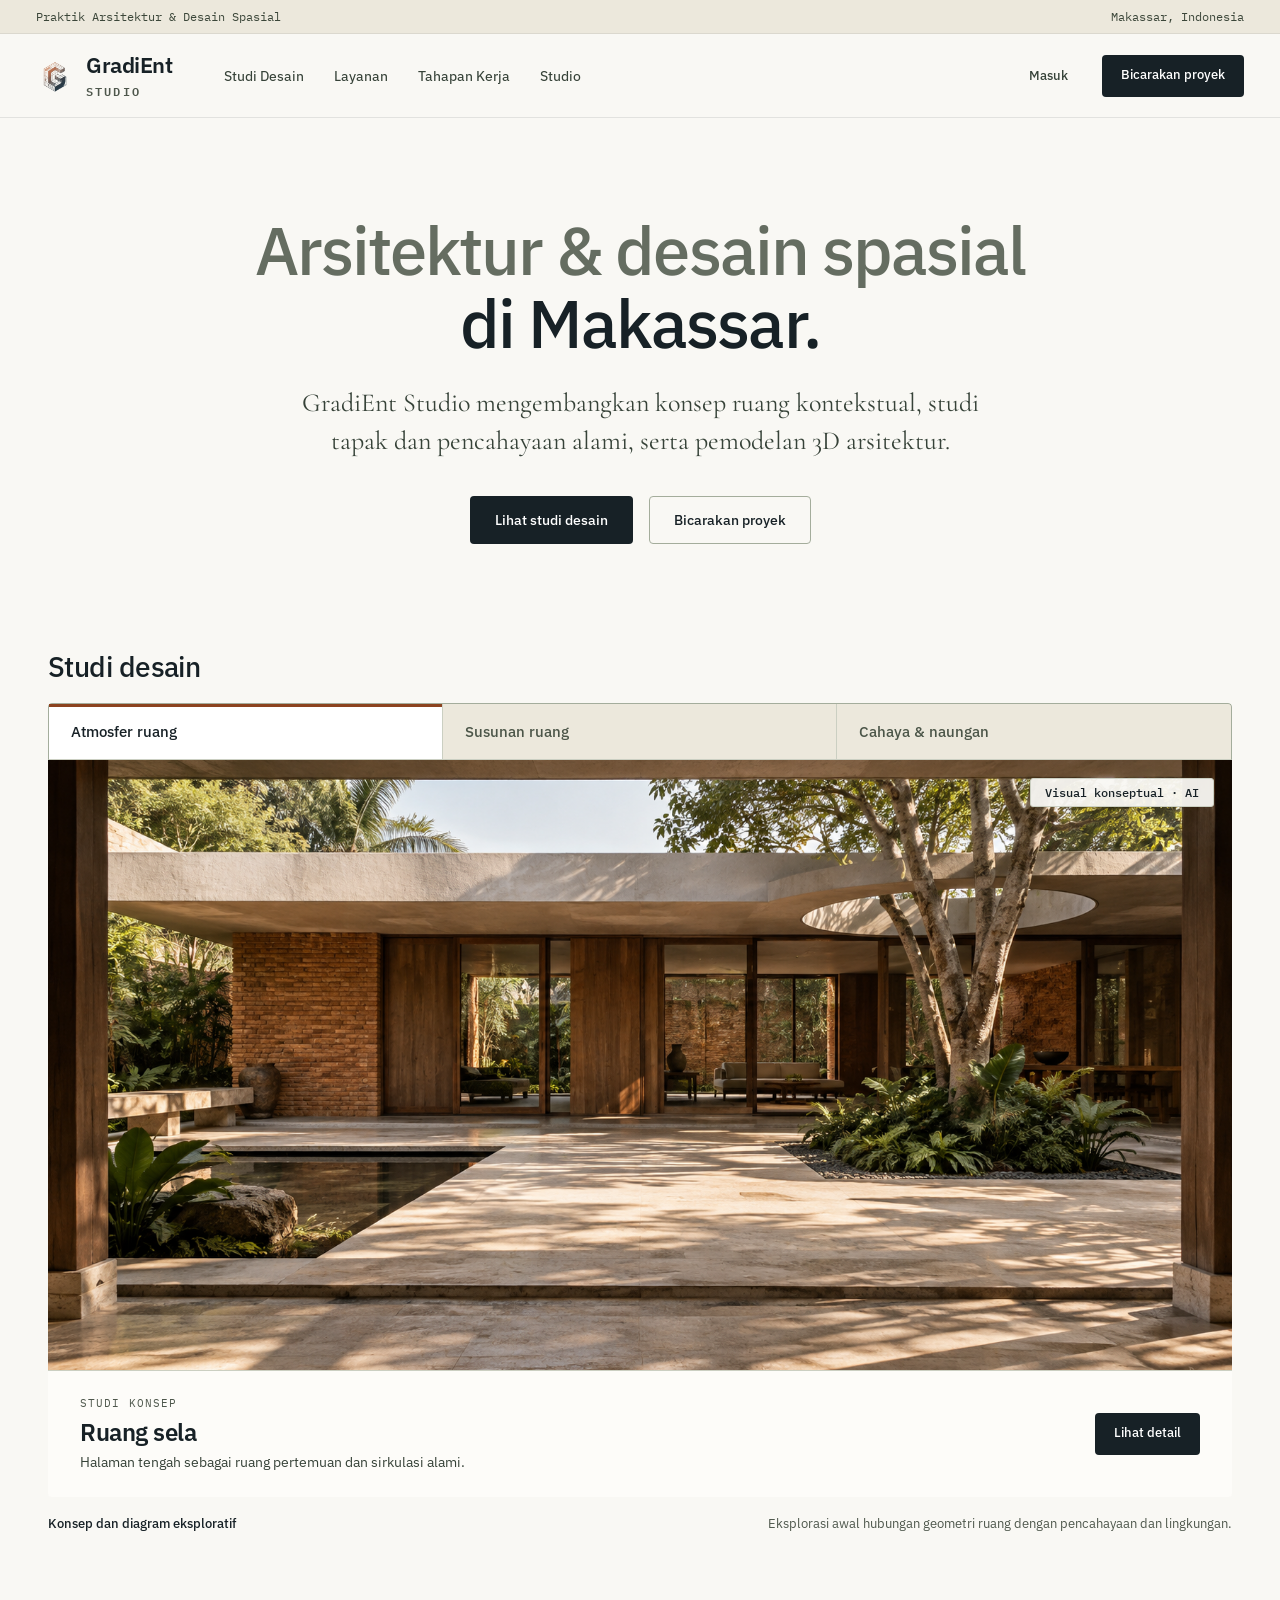
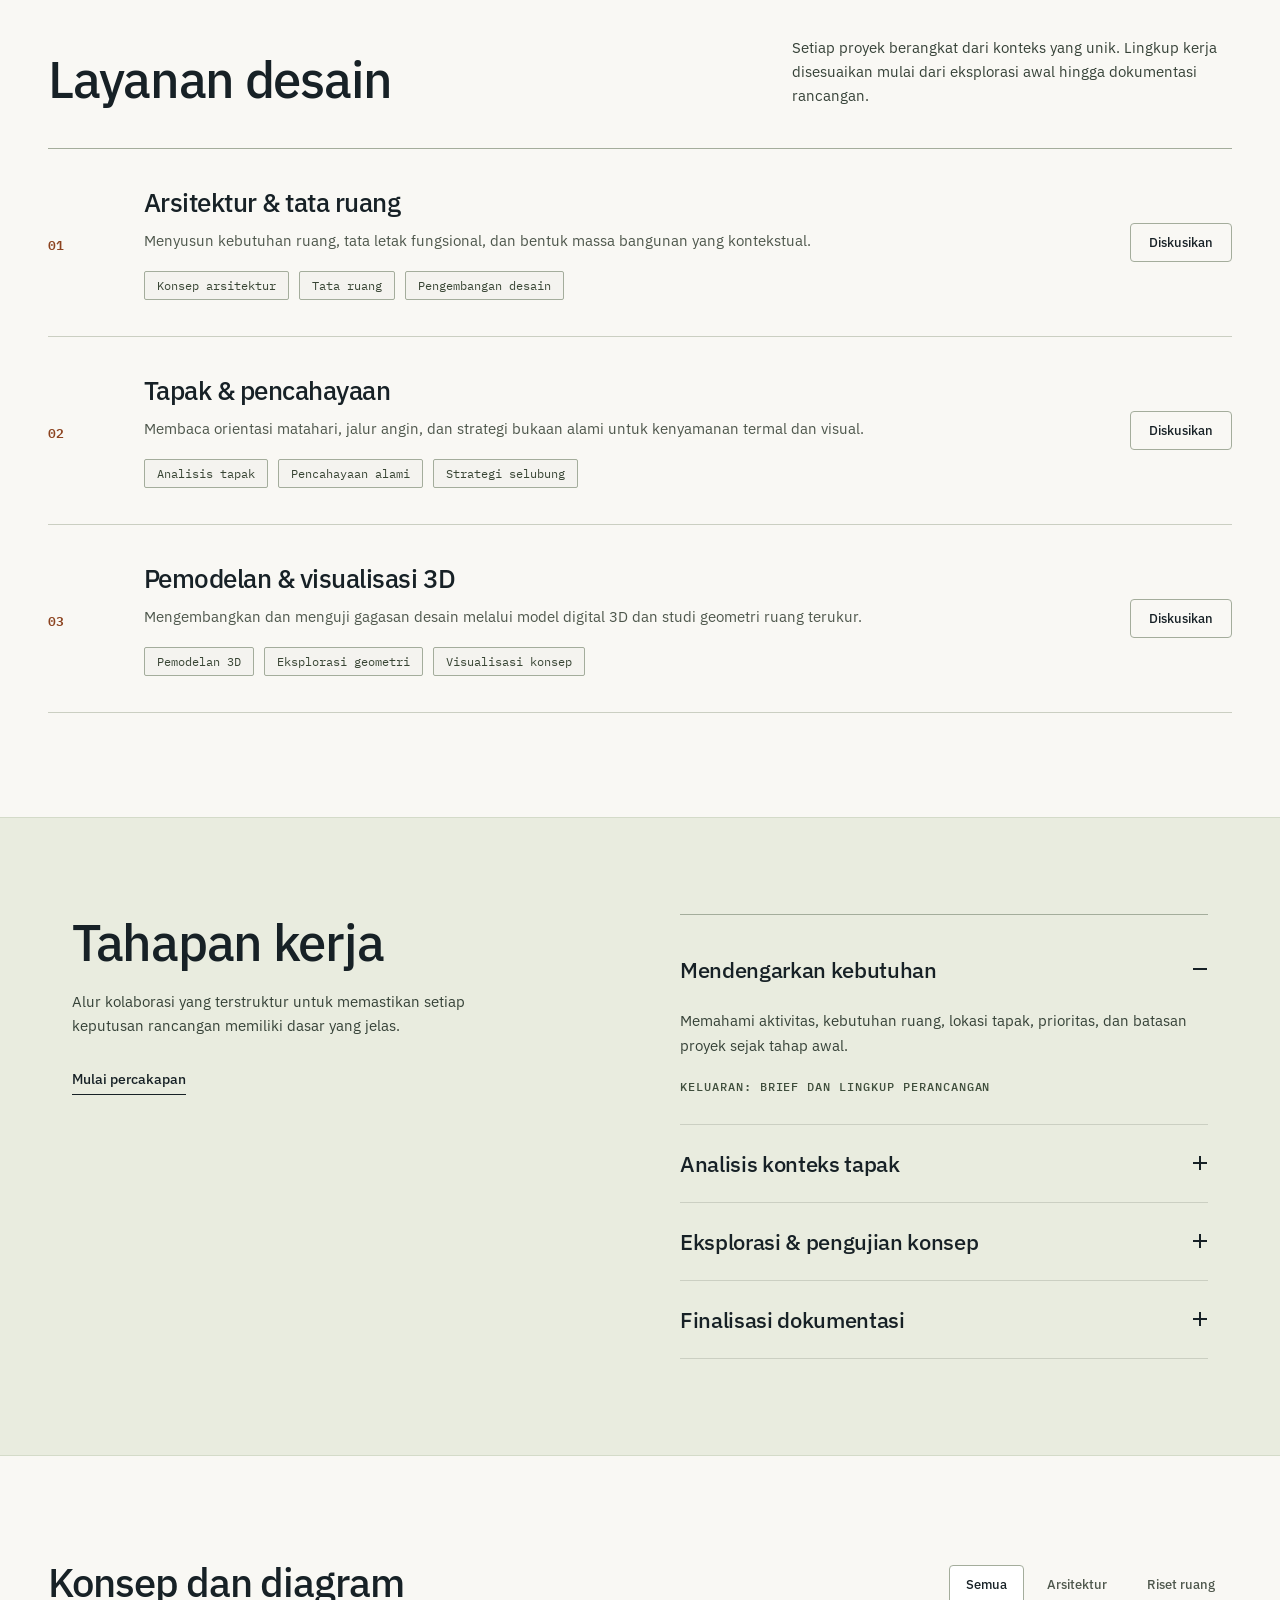
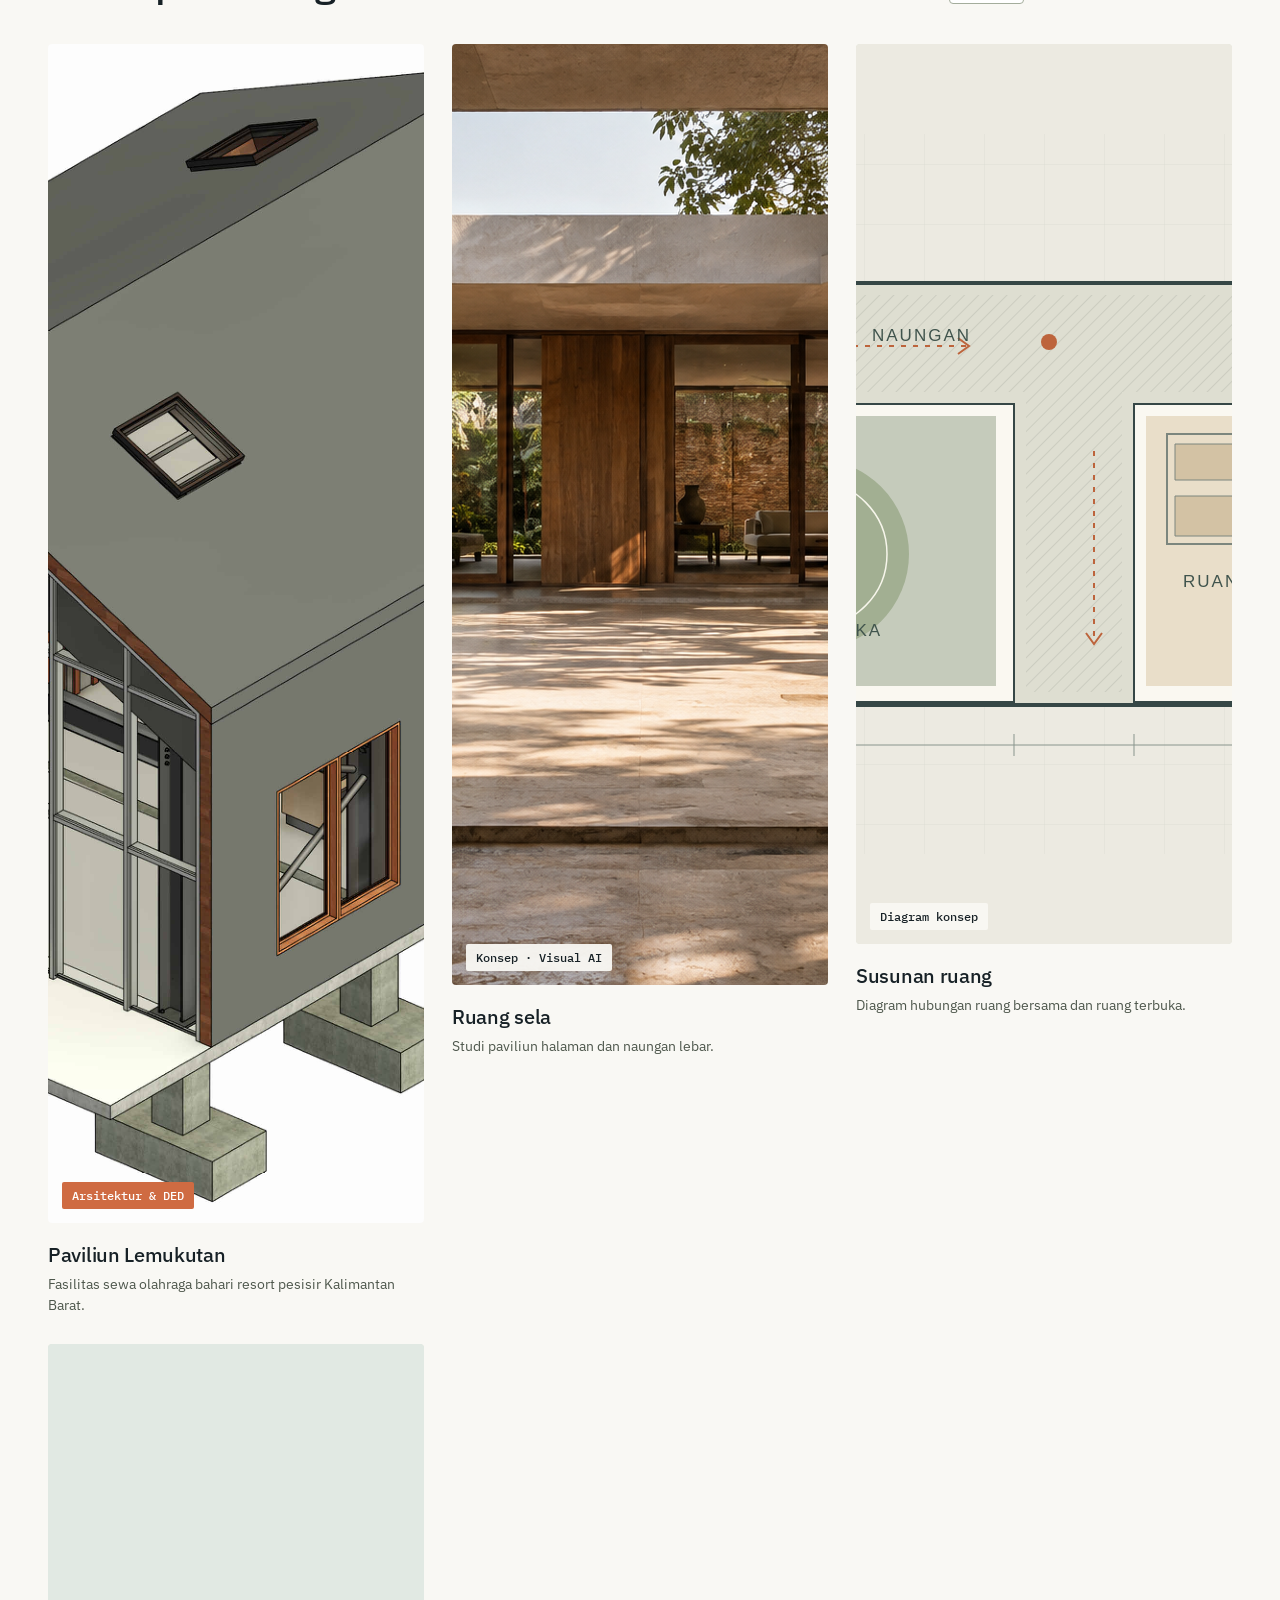
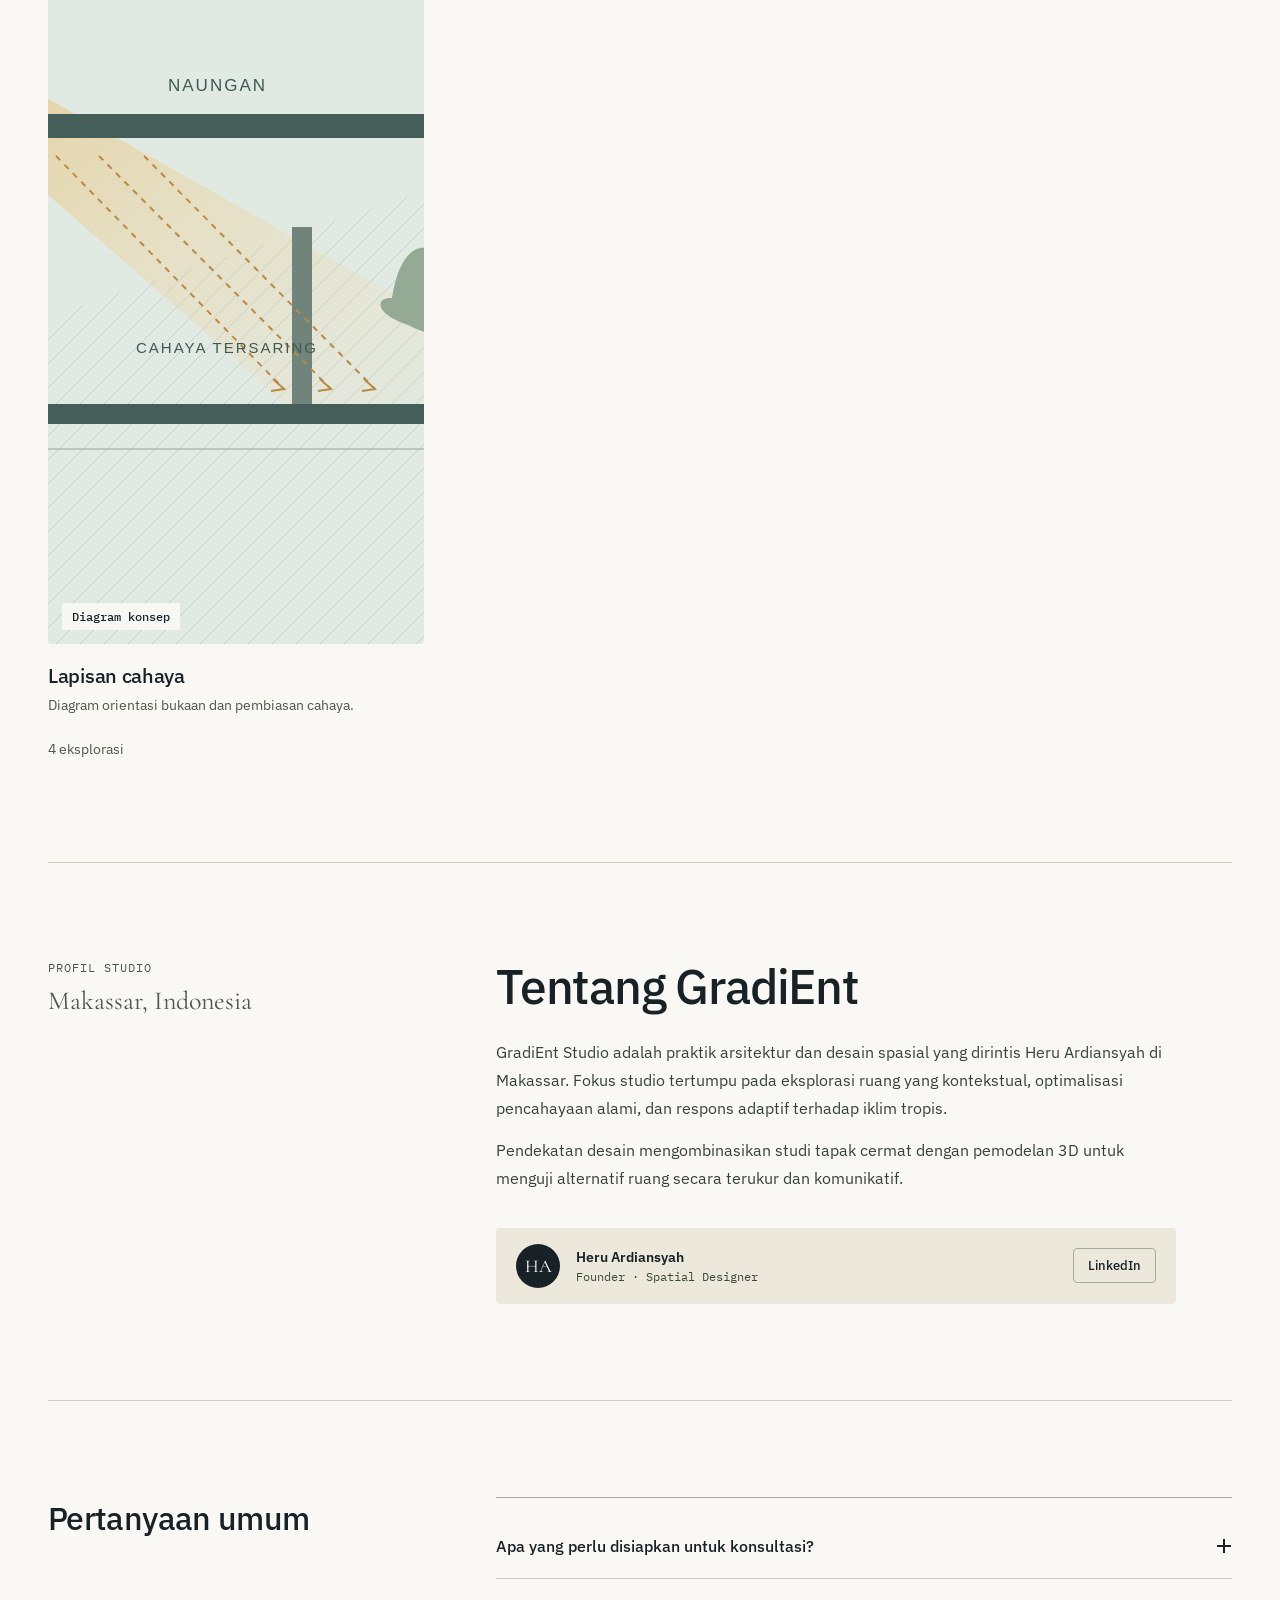
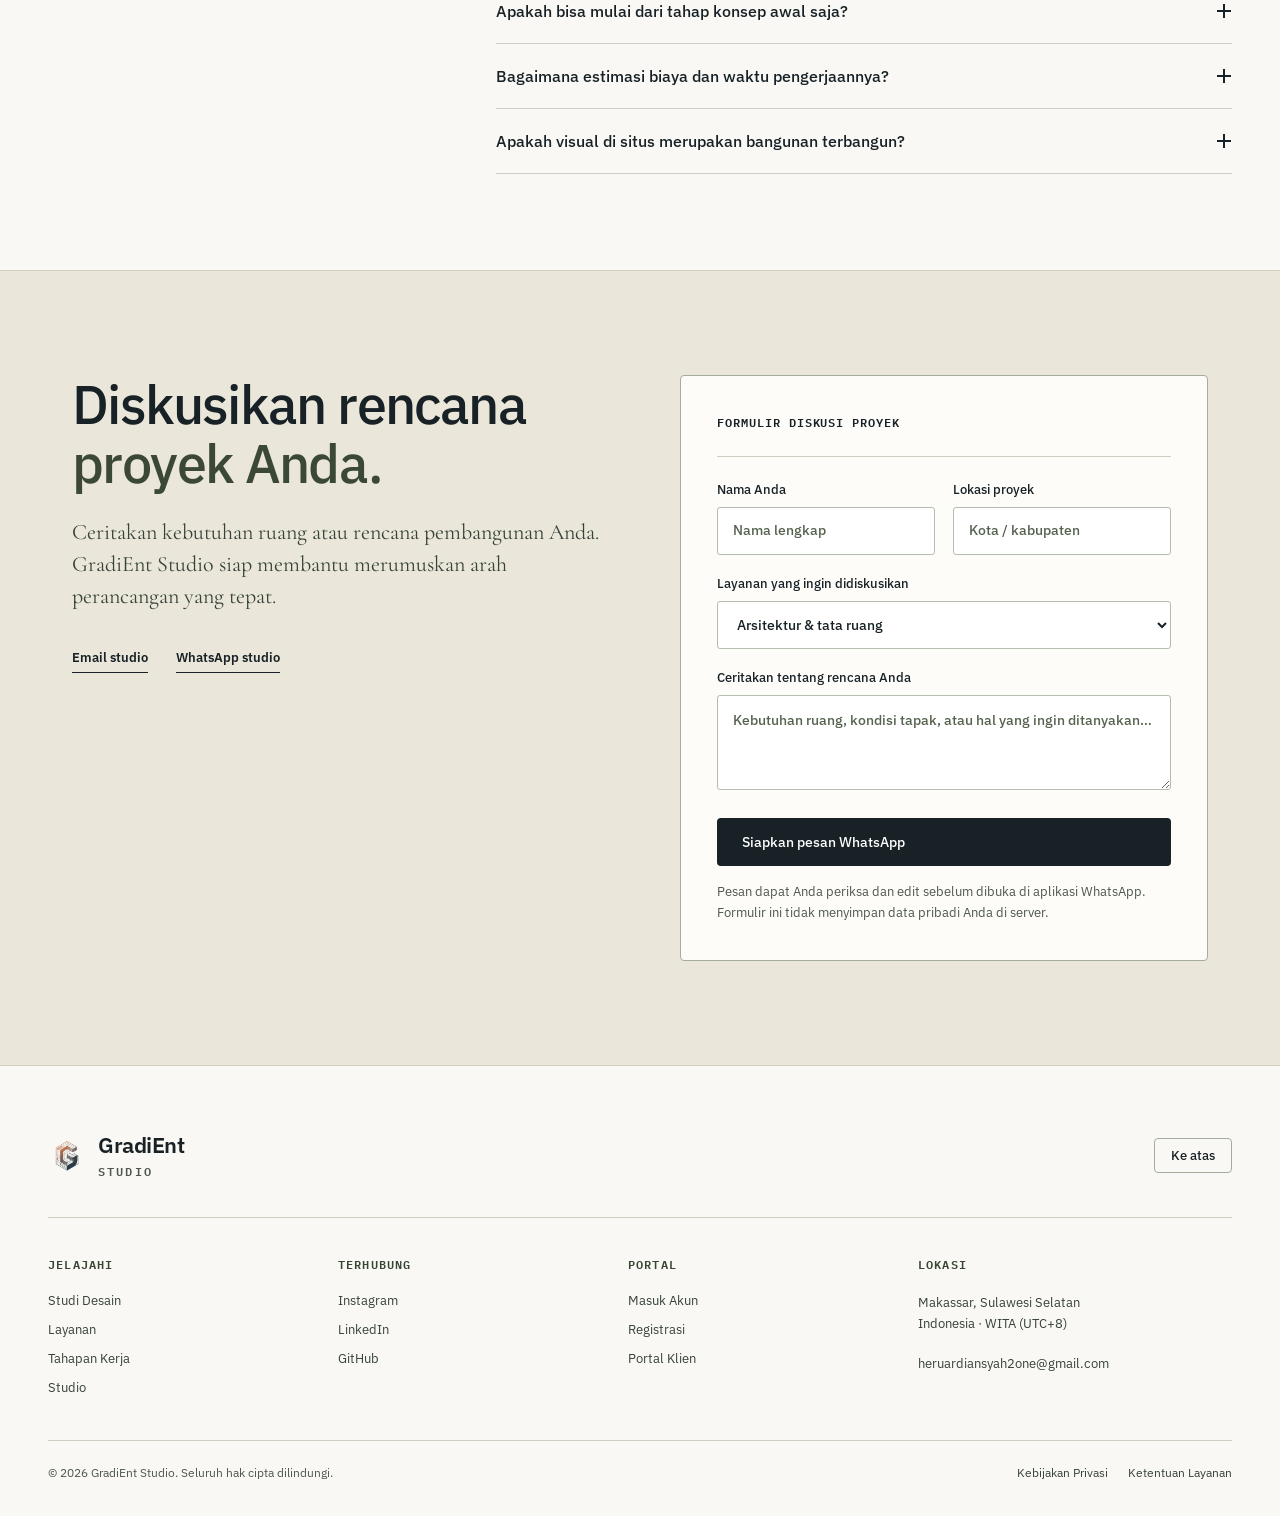
==== commit 5bc30a69: "feat(portfolio): add Lemukutan Coastal Sport Resort curated DED showcase and assets" ====
--- a/index.html
+++ b/index.html
@@ -122,10 +122,11 @@
 
 <section class="section wrap studies" aria-labelledby="studies-title"><div class="section-heading compact-heading"><div><h2 id="studies-title">Konsep dan diagram</h2></div><div class="filters" role="group" aria-label="Filter eksplorasi"><button class="active" data-filter="all" aria-pressed="true">Semua</button><button data-filter="architecture" aria-pressed="false">Arsitektur</button><button data-filter="research" aria-pressed="false">Riset ruang</button></div></div>
 <div class="study-grid" id="study-grid">
+<article class="study-card" data-category="architecture"><button class="study-image" data-project="lemukutan" aria-label="Buka Paviliun Lemukutan"><img src="assets/lemukutan-hero-crop.png" alt="Paviliun Sewa Olahraga Pulau Lemukutan Kalimantan Barat" loading="lazy" width="1667" height="1179"><span class="study-badge" style="background:#cf6b42;color:#fff;">Arsitektur & DED</span></button><div class="study-info"><div><h3><button class="title-button" data-project="lemukutan">Paviliun Lemukutan</button></h3><p>Fasilitas sewa olahraga bahari resort pesisir Kalimantan Barat.</p></div></div></article>
 <article class="study-card" data-category="architecture"><button class="study-image" data-project="courtyard" aria-label="Buka Ruang sela"><img src="assets/courtyard-concept.png" alt="Paviliun tropis konseptual di sekitar halaman" loading="lazy" width="1672" height="941"><span class="study-badge">Konsep · Visual AI</span></button><div class="study-info"><div><h3><button class="title-button" data-project="courtyard">Ruang sela</button></h3><p>Studi paviliun halaman dan naungan lebar.</p></div></div></article>
 <article class="study-card" data-category="research"><button class="study-image" data-project="space" aria-label="Buka Susunan ruang"><img src="assets/space-study.svg?v=3" alt="Studi denah ruang bersama dan halaman" loading="lazy" width="1440" height="900"><span class="study-badge">Diagram konsep</span></button><div class="study-info"><div><h3><button class="title-button" data-project="space">Susunan ruang</button></h3><p>Diagram hubungan ruang bersama dan ruang terbuka.</p></div></div></article>
 <article class="study-card" data-category="research"><button class="study-image" data-project="light" aria-label="Buka Lapisan cahaya"><img src="assets/light-study.svg?v=3" alt="Diagram konseptual cahaya dan naungan" loading="lazy" width="1440" height="900"><span class="study-badge">Diagram konsep</span></button><div class="study-info"><div><h3><button class="title-button" data-project="light">Lapisan cahaya</button></h3><p>Diagram orientasi bukaan dan pembiasan cahaya.</p></div></div></article>
-</div><p class="gallery-status" id="gallery-status" aria-live="polite">3 eksplorasi</p></section>
+</div><p class="gallery-status" id="gallery-status" aria-live="polite">4 eksplorasi</p></section>
 
 <section class="studio-section wrap" id="studio" aria-labelledby="studio-title"><div class="studio-label"><span class="micro">PROFIL STUDIO</span><span class="studio-city">Makassar, Indonesia</span></div><div class="studio-copy"><h2 id="studio-title">Tentang GradiEnt</h2><p>GradiEnt Studio adalah praktik arsitektur dan desain spasial yang dirintis Heru Ardiansyah di Makassar. Fokus studio tertumpu pada eksplorasi ruang yang kontekstual, optimalisasi pencahayaan alami, dan respons adaptif terhadap iklim tropis.</p><p>Pendekatan desain mengombinasikan studi tapak cermat dengan pemodelan 3D untuk menguji alternatif ruang secara terukur dan komunikatif.</p><div class="founder"><span class="founder-monogram">HA</span><div><strong>Heru Ardiansyah</strong><span>Founder · Spatial Designer</span></div><a href="https://www.linkedin.com/in/heru-ardiansyah-84a97343a/" target="_blank" rel="noopener noreferrer" class="founder-link">LinkedIn</a></div></div></section>
 
